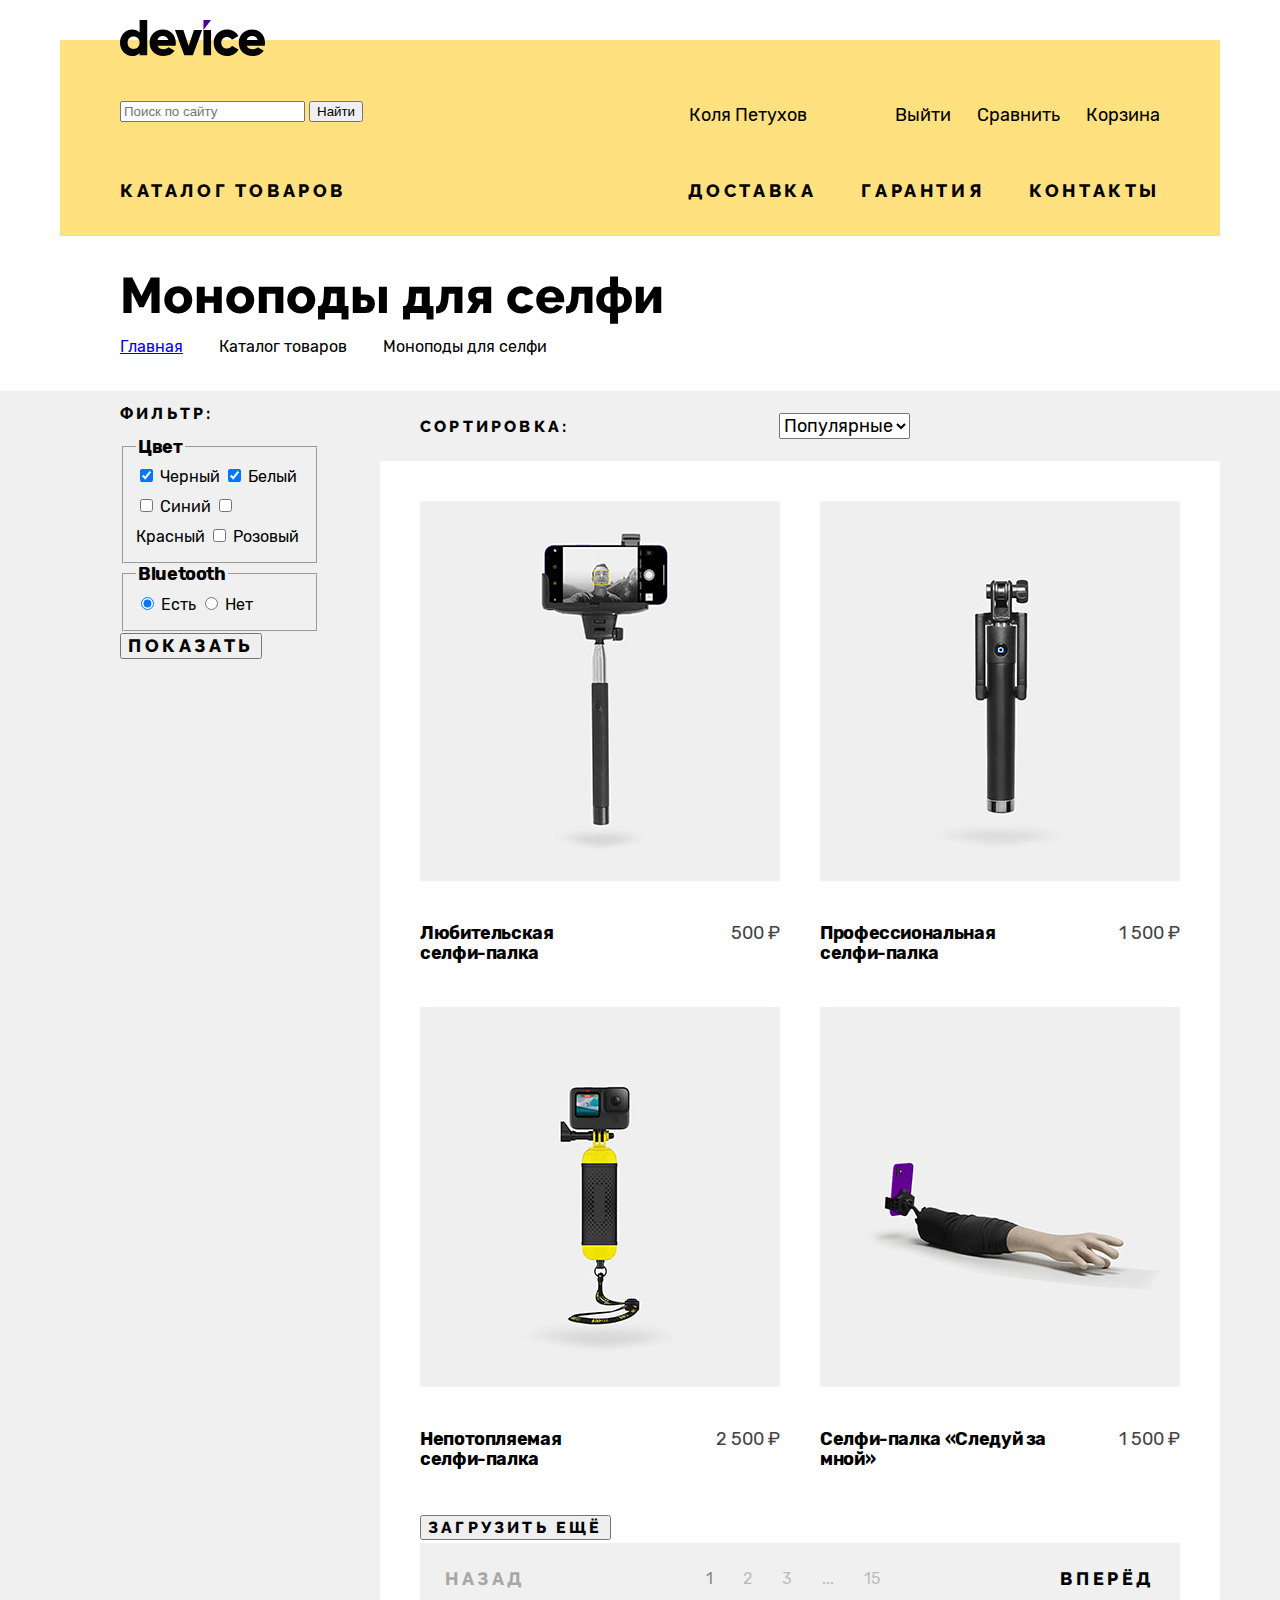
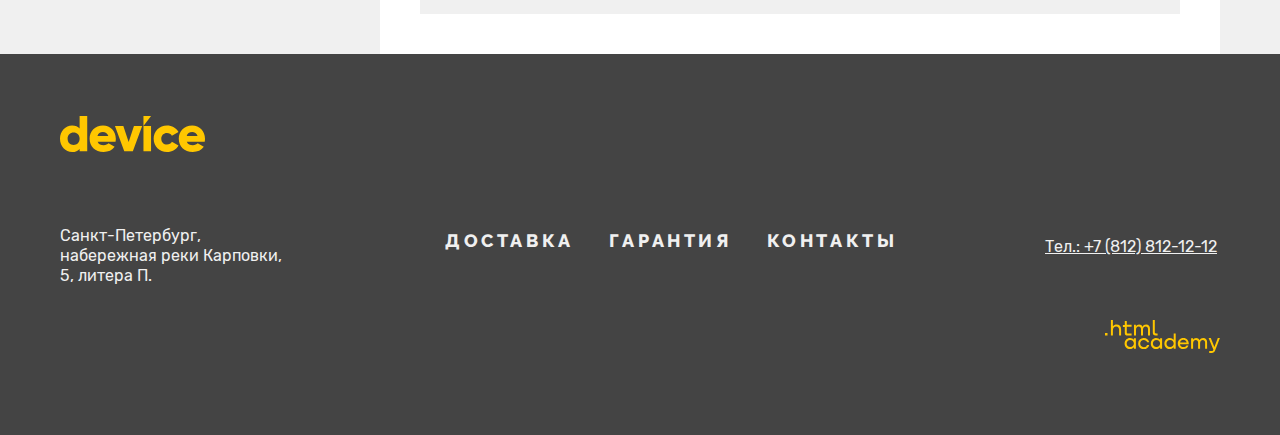
==== catalog.html @ eb932bf7 "Добавляет отступ слева у цены" ====
<!DOCTYPE html>
<html lang="ru">

  <head>
    <meta charset="utf-8">
    <title>Каталог</title>

    <link rel="stylesheet" href="styles/styles.css">
  </head>

  <body>
    <header class="page-header catalog-header">
      <div class="header-container">
        <a class="header-logo" href="index.html">
          <img class="logo" src="images/logo.svg" width="145" height="36" alt="Логотип интернет магазина Девайс.">
        </a>
        <div class="header-top-container">
          <form class="search-form" action="https://echo.htmlacademy.ru/" method="post">
            <input class="search-form-input" type="text" name="find" placeholder="Поиск по сайту">
            <button class="search-form-button" type="submit">Найти</button>
          </form>
          <nav class="navigation">
            <ul class="navigation-user">
              <li class="navigation-user-item position-left">
                <a class="navigation-user-link" href="#">Коля Петухов</a>
              </li>
              <li class="navigation-user-item">
                <a class="navigation-user-link exit-button " href="#">Выйти</a>
              </li>
              <li class="navigation-user-item">
                <a class="navigation-user-link compare-button" href="#">Сравнить</a>
              </li>
              <li class="navigation-user-item">
                <a class="navigation-user-link" href="#">Корзина</a>
              </li>
            </ul>
          </nav>
        </div>
        <nav class="navigation">
          <ul class="navigation-list">
            <li class="navigation-list-item item-left">
              <a class="navigation-list-link" href="catalog.html">Каталог товаров</a>
            </li>
            <li class="navigation-list-item">
              <a class="navigation-list-link" href="#">Доставка</a>
            </li>
            <li class="navigation-list-item">
              <a class="navigation-list-link" href="#">Гарантия</a>
            </li>
            <li class="navigation-list-item">
              <a class="navigation-list-link" href="#">Контакты</a>
            </li>
          </ul>
        </nav>
    </header>
    <main class="main-container main-inner">

      <header class="inner-header">
        <div class="inner-header-container">
          <div class="inner-header-align">
            <h1 class="catalog-title title">Моноподы для селфи</h1>
            <ul class="breadcrumbs">
              <li class="breadcrumbs-item">
                <a class="breadcrumbs-link" href="index.html">Главная</a>
              </li>
              <li class="breadcrumbs-item">
                <a class="breadcrumbs-link">Каталог товаров</a>
              </li>
              <li class="breadcrumbs-item">
                <a class="breadcrumbs-link">Моноподы для селфи</a>
              </li>
            </ul>
          </div>
        </div>
      </header>
      <div class="page-container">
        <section class="catalog-products">
          <div class="catalog-filter-container">
            <h2 class="catalog-adjustment-heading">Фильтр:</h2>
            <form class="catalog-filter" action="https://echo.htmlacademy.ru/" method="get">
              <fieldset class="catalog-filter-group">
                <legend class="catalog-filter-title">Цвет</legend>
                <label class="control">
                  <input class="control-input" type="checkbox" name="black" checked>
                  Черный
                </label>
                <label class="control">
                  <input class="control-input" type="checkbox" name="white" checked>
                  Белый
                </label>
                <label class="control">
                  <input class="control-input" type="checkbox" name="blue">
                  Синий
                </label>
                <label class="control">
                  <input class="control-input" type="checkbox" name="red">
                  Красный
                </label>
                <label class="control">
                  <input class="control-input" type="checkbox" name="pink">
                  Розовый
                </label>
              </fieldset>
              <fieldset class="catalog-filter-group">
                <legend class="catalog-filter-title">Bluetooth</legend>
                <label class="control">
                  <input class="control-input" type="radio" name="product-group" checked>
                  Есть
                </label>
                <label class="control">
                  <input class="control-input" type="radio" name="product-group">
                  Нет
                </label>
              </fieldset>
              <button class="filter-button button" type="submit">Показать</button>
            </form>
          </div>
          <div class="catalog-right-column">
            <div class="sort-order-container">
              <h2 class="catalog-adjustment-heading sort-filter">Cортировка:</h2>
              <select class="select-control">
                <option value="popular">Популярные</option>
                <option value="price">Цена</option>
              </select>
              <ul class="sort-order">
                <li class="sort-order-item">
                  <a class="sort-order-link" href="#">
                    <span class="visually-hidden">По-убыванию</span>
                  </a>
                </li>
                <li class="sort-order-item"><a class="sort-order-link" href="#">
                    <span class="visually-hidden">По-возрастанию</span>
                  </a>
                </li>
              </ul>
            </div>

            <div class="products-column">
              <ul class="product-list">
                <li class="product-card">
                  <a class="product-card-image-link" href="product.html">
                    <img class="product-card-image" src="images/catalog/product-2.jpg" width="360" height="380" alt="Любительская
              селфи-палка.">
                  </a>
                  <a class="product-card-title-link title-left" href="">
                    <h3 class="product-card-title">Любительская <br>
                      селфи-палка</h3>
                  </a>
                  <b class="product-card-price">500 ₽</b>
                </li>
                <li class="product-card">
                  <a class="product-card-image-link" href="product.html">
                    <img class="product-card-image" src="images/catalog/product-2-1.jpg" width="360" height="380"
                      alt="Профессиональная селфи-палка.">
                  </a>
                  <a class="product-card-title-link title-left" href="">
                    <h3 class="product-card-title">Профессиональная <br> селфи-палка </h3>
                  </a>
                  <b class="product-card-price">1 500 ₽</b>
                </li>
                <li class="product-card">
                  <a class="product-card-image-link" href="product.html">
                    <img class="product-card-image" src="images/catalog/product-2-2.jpg" width="360" height="380" alt="Непотопляемая
              селфи-палка.">
                  </a>
                  <a class="product-card-title-link title-left" href="">
                    <h3 class="product-card-title">Непотопляемая <br>
                      селфи-палка</h3>
                  </a>
                  <b class="product-card-price">2 500 ₽</b>
                </li>
                <li class="product-card">
                  <a class="product-card-image-link" href="product.html">
                    <img class="product-card-image" src="images/catalog/product-2-3.jpg" width="360" height="380"
                      alt="Селфи-палка «Следуй за мной».">
                  </a>
                  <a class="product-card-title-link title-left" href="">
                    <h3 class="product-card-title">Селфи-палка «Следуй за мной»</h3>
                  </a>
                  <b class="product-card-price">1 500 ₽</b>
                </li>
              </ul>

              <button class="catalog-adjustment-heading show-more" type="button">Загрузить ещё</button>

              <ul class="pagination">
                <li class="pagination-item pagination-prev">
                  <a class="pagination-link-button pagination-disabled">Назад</a>
                </li>
                <li class="pagination-item">
                  <a class="pagination-link pagination-current">1</a>
                </li>
                <li class="pagination-item">
                  <a class="pagination-link" href="#">2</a>
                </li>
                <li class="pagination-item">
                  <a class="pagination-link" href="#">3</a>
                </li>
                <li class="pagination-item">
                  <a class="pagination-link" href="#">...</a>
                </li>
                <li class="pagination-item">
                  <a class="pagination-link" href="#">15</a>
                </li>
                <li class="pagination-item pagination-next">
                  <a class="pagination-link-button" href="#">Вперёд</a>
                </li>
              </ul>
            </div>
          </div>
        </section>
      </div>
      </div>
    </main>
    <footer class="page-footer">
      <div class="footer-container">
        <div class="footer-logo-wrapper">
          <a class="footer-logo" href="index.html">
            <img class="logo" src="images/footer-logo.svg" width="145" height="36"
              alt="Логотип интернет магазина Девайс.">
          </a>
        </div>
        <div class="footer-elements-wrapper">
          <div class="footer-left-column">
            <address class="footer-contacts">
              <p class="footer-contacts-address">Санкт-Петербург, набережная реки Карповки, 5, литера П. </p>
            </address>
          </div>
          <div class="footer-center-column">
            <nav class="footer-navigation">
              <ul class="footer-navigation-list">
                <li class="footer-navigation-list-item">
                  <a class="footer-navigation-list-link" href="#">Доставка</a>
                </li>
                <li class="footer-navigation-list-item">
                  <a class="footer-navigation-list-link" href="#">Гарантия</a>
                </li>
                <li class="footer-navigation-list-item">
                  <a class="footer-navigation-list-link" href="#">Контакты</a>
                </li>
              </ul>
            </nav>
            <section class="footer-social">
              <h2 class="visually-hidden">Ссылки на социальные сети</h2>
              <ul class="footer-social-list">
                <li class="footer-social-item">
                  <a class="social-button" href="https://t.me/htmlacademy">
                    <span class="visually-hidden">Телеграм</span>
                  </a>
                </li>
                <li class="footer-social-item">
                  <a class="social-button" href="https://www.youtube.com/user/htmlacademyru">
                    <span class="visually-hidden">Youtube</span>
                  </a>
                </li>
                <li class="footer-social-item">
                  <a class="social-button" href="https://twitter.com/htmlacademy_ru">
                    <span class="visually-hidden">Твиттер</span>
                  </a>
                </li>
              </ul>
            </section>
          </div>
          <div class="footer-right-column">
            <address class="footer-contacts">
              <a class="footer-contacts-phone" href="tel:+78128121212">Тел.: +7 (812) 812-12-12</a>
            </address>

            <a class="htmlacademy-link" href="https://htmlacademy.ru/">
              <img class="htmlacademy-logo" src="images/html-academy-logo.svg" width="115" height="33"
                alt="Логотип html-academy.">
              <span class="visually-hidden">Ссылка на html-academy</span>
            </a>
          </div>
        </div>

      </div>

    </footer>


  </body>

</html>
---- styles/styles.css ----
@font-face {

  font-family: Rubik;
  font-style: normal;
  font-weight: 400;
  src: url("../fonts/rubik/rubik-400.woff2") format("woff2");

  font-display: swap;
}

@font-face {

  font-family: Rubik;
  font-style: normal;
  font-weight: 700;
  src: url("../fonts/rubik/rubik-700.woff2") format("woff2");

  font-display: swap;
}

@font-face {

  font-family: Raleway;
  font-style: normal;
  font-weight: 800;
  src: url("../fonts/raleway/raleway-800.woff2") format("woff2");

  font-display: swap;
}

html {
  height: 100%;
}

body {
  margin: 0;
  margin-top: 40px;
  display: flex;
  flex-direction: column;
  min-height: 100%;
  font-family: "Rubik", sans-serif;
  font-size: 18px;
  line-height: 30px;
  color: #444444;
  background-color: #FFFFFF;
}

.visually-hidden {
  position: absolute;
  width: 1px;
  height: 1px;
  margin: -1px;
  border: 0;
  padding: 0;
  white-space: nowrap;
  clip-path: inset(100%);
  clip: rect(0 0 0 0);
  overflow: hidden;
}

.title {
  font-family: 'Raleway', sans-serif;
  font-weight: 800;
  font-size: 50px;
  line-height: 50px;
  color: #000000;
}

.button {
  font-family: "Raleway", sans-serif;
  font-size: 18px;
  line-height: 20px;
  letter-spacing: 0.2em;
  font-weight: 800;
  text-align: center;
  text-transform: uppercase;
  color: #000000;
  text-decoration: none;
}

.page-header {
  display: flex;
  flex-direction: column;
  width: 1160px;
  margin: 0 auto;
  padding: 0 60px 134px;
  box-sizing: border-box;
  color: #000000;
  background-color: #FFE17F;
}

.header-container {
  margin-top: -20px;
}

.logo {
  margin-bottom: 30px;
}


.header-top-container{
  display: flex;
  flex-wrap: wrap;
  margin-bottom: 30px;
}

.search-form {
  width: 517px;
  margin-right: 26px;
}

.navigation-user {
  display: flex;
  flex-wrap: wrap;
  width: 497px;
  list-style-type: none;
  margin: 0;
  padding: 0;
}



.navigation-user-link {
  display: block;
  padding: 5px 0;
  font-weight: 400;
  color: inherit;
  background-color: inherit;
  text-decoration: none;
}

.position-left {
  margin: 0;
  margin-right: auto;
}

.navigation-user-item {
  margin-left: 26px;
}


.navigation-list {
  display: flex;
  list-style-type: none;
  padding: 0;
  margin: 0;
  font-family: "Raleway", sans-serif;
  line-height: 21px;
  letter-spacing: 0.2em;
  font-weight: 800;

}

.navigation-list-item {
  margin-right: 45px;
}

.navigation-list  li:last-child {
  margin-right: 0;
}

.navigation-list-link {
  display: block;
  padding-top: 15px;
  padding-bottom: 15px;
  color: inherit;
  background-color: inherit;
  text-decoration: none;
  text-transform: uppercase;
}

.item-left {
  margin-right: auto;
}

.main-container {
  flex-grow: 1;
}

.page-container {
  width: 1160px;
  margin: 0 auto;
}

.slider-container {
  margin-bottom: 70px;
}

.main-page-promo-slider {
  display: flex;
  flex-wrap: wrap;
  justify-content: space-between;
}

.slider-image-container {
  width: 560px;
}

.slider-img-text {
  width: 560px;
  margin-bottom: 38px;
}

.slider-number-wrapper {
  text-align: right;
  margin-right: 49px;
}

.slider-number-decoration {
  font-size: 180px;
  font-weight: 700;
  text-align: right;
  color: #FFFFFF
}

.slider-promo-title {
  margin: 0;
  margin-bottom: 29px;
}

.slider-promo-description {
  margin: 0;
  margin-bottom: 50px;
}

.slider-promo-link {
  display: block;
  padding: 10px 5px;
  margin-bottom: 50px;
  width: 220px;
  box-sizing: border-box;
}

.product-features-table {
  display: grid;
  grid-template-columns: auto auto;
  grid-template-areas:
    "price price-2"
    "name name-2";
  gap:12px 20px;
  width: 307px;
  margin: 0;
}

.product-features-description {
  margin: 0;
}

.left-column {
  grid-area: name;
}

.left-column-price {
  grid-area: price;
}

.right-column {
  grid-area: name-2;
}

.right-column-price {
  grid-area: price-2;
}

.product-features-name {
  font-size: 16px;
}


.product-features-description b {
  font-size: 36px;
  font-weight: 400;
  color: #000000;
}

.slider-pagination {
  display: flex;
  margin: 0 auto;
  padding: 0;
  list-style-type: none;
}


.main-page-popular-categories {
  margin-bottom: 70px;
}

.popular-categories-list {
  display: flex;
  justify-content: space-between;
  flex-wrap: wrap;
  margin: 0;
  padding: 0;
  list-style-type: none;
  font-family: 'Raleway';
  font-weight: 800;
  font-size: 18px;
  line-height: 24px;
  letter-spacing: -0.02em;
}

.popular-categories-item {
  width: 160px;
}

.popular-category-link {
  display: block;
  color: #000000;
  text-decoration: none;
}

.image-wrapper {
  margin-bottom: 33px;
  height: 160px;
  background-color:#FFE17F;
}

.popular-categories-list span {
  display: block;
  min-height: 60px;
}

.main-page-servises {
  background-color: #F0F0F0;
  margin-bottom: 70px;
}

.servises-container {
  display: flex;
  width: 1160px;
  margin: 0 auto;
  padding-right: 63px;
  box-sizing: border-box;
}

.services-buttons-wrapper {
  margin: 64px 0 65px;
  padding: 0;
  list-style-type: none;
  width: 287px;
  margin-right: 116px;
  box-sizing: border-box;
}

.buttons-wrapper-item {
  margin-bottom: 35px;
}

.services-controls-button {
  padding-top: 10px;
  padding-bottom: 10px;
  min-height: 40px;
  width: 160px;
  box-sizing: border-box;
  border: 0;
}

.button-current {
  width: 280px;
  text-align: center;
  padding-right: 120px;
  padding-top: 9px;
  padding-bottom: 11px;
  box-sizing:border-box;
}

.services-buttons-wrapper li:last-child {
  margin-bottom: 0;
}

.services-description-list {
  margin: 0;
  margin-top:auto;
  margin-bottom:auto;
  padding: 0;
  width: 452px;
  box-sizing: border-box;
}

.services-description-title {
  margin-bottom: 34px;
}

.services-description {
  margin: 0;
}

.main-page-delivery-order {
  background-color: #F0F0F0;
  width: 1160px;
}

.delivery-link {
  display: block;
  margin-bottom: 70px;
  padding-top: 40px;
  padding-bottom: 40px;
}


.delivery-text {
  margin: 0;
  font-size: 20px;
}


.index-column {
  display: flex;
  justify-content: space-between;
  margin-bottom: 70px;
  padding-top: 47px;
}

.company-section-title {
  margin: 0;
  margin-bottom: 47px;
}

.main-page-about-company {
  width: 520px;
  padding-right: 23px;
  box-sizing: border-box;
}

.about-company {
  margin: 0;
  margin-bottom: 30px;
}

.contacts {
  width: 532px;
  box-sizing: border-box;
}

.about-company-list {
  margin: 0;
  margin-bottom: 30px;
  padding: 0;
  padding-left: 34px;
  line-height: 20px;
  letter-spacing: -0.02em;
  font-weight: 700;
  color: #000000;
}

.about-company-list-item {
  margin-bottom: 19px;
}

.about-company-list li:last-child {
  margin-bottom: 0;
}

.about-company-link {
  display: block;
  padding-top: 10px;
  padding-bottom: 10px;
  width: 270px;
  box-sizing: border-box;

}

.contacts-title {
  margin: 0 0 48px;
  color: #000000;
}

.contacts-text {
  margin: 0 0 30px;
}

.contacts-subtitle {
  margin: 0 0 15px;
}

.contacts-address {
  margin-bottom: 30px;
  font-style: normal;
}

.contacts-address-text {
  margin: 0;
}

.contacts-subtitle {
  font-size: 24px;
  font-weight: 700;
}

.contacts-phone {
  text-decoration-line: underline;
  color: #444444;
}

.contacts-schedule {
  margin: 0;
  margin-bottom: 30px;
  padding: 0;
  list-style-type: none;
}

.contacts-link {
  display: block;
  width: 259px;
  padding-top: 10px;
  padding-bottom: 10px;
}

.subscription-form {
  background-color: #F0F0F0;
}

.subscription-container {
  display: flex;
  flex-wrap: wrap;
  width: 1160px;
  margin: 0 auto;
}

.subscription-title {
  margin: 64px 252px 144px 0;
  width: 348px;
}

.subscription-top-text {
  margin: 0;
  margin-top: 74px;
  width: 560px;
}

.subscription-bottom-wrapper {
  display: flex;
  margin-bottom: 56px;
  box-sizing: border-box;
}

.subscription-bottom-text {
  margin: 0;
}

.page-footer {
  background-color: #444444;
  color: #F0F0F0;
}

.footer-container {
  margin: 0 auto;
  padding-top: 62px;
  padding-bottom: 62px;
  width: 1160px;
}

.footer-logo-wrapper {
  width: 100%;
  margin-bottom: 35px;
}

.footer-elements-wrapper {
  display: flex;
  justify-content: space-between;
}

.footer-left-column {
  width: 239px;
}

.footer-contacts {
  font-size: 16px;
  line-height: 20px;
  font-style: normal;
}

.footer-contacts-address {
  margin: 0;
}

.footer-center-column {
  width: 454px;
}

.footer-navigation-list {
  display: flex;
  flex-wrap: wrap;
  list-style-type: none;
  margin: 0;
  margin-bottom: 62px;
  padding: 0;
}

.footer-navigation-list-item {
  margin-right: 35px;
}

.footer-navigation-list li:nth-child(3n) {
  margin-right: 0;
}

.footer-navigation-list-link {
  font-family: "Raleway", sans-serif;
  line-height: 21px;
  font-weight: 800;
  text-align: center;
  letter-spacing: 0.2em;
  color: inherit;
  background-color: inherit;
  text-decoration: none;
  text-transform: uppercase;
}

.footer-social-list {
  display: flex;
  flex-wrap: wrap;
  justify-content: flex-start;
  margin: 0 auto;
  padding: 0;
  width: 150px;
  list-style-type: none;
}

.footer-social-item {
  min-width: 40px;
  min-height: 40px;
  margin-right: 15px;
  margin-bottom: 15px;
}

.footer-social-list li:nth-child(3n) {
  margin-right: 0;
}

.footer-right-column {
  width: 175px;
  align-self: center;
}

.footer-contacts-phone {
  display: block;
  margin-bottom: 63px;
  color: inherit;
  text-decoration-line: underline;
}

.htmlacademy-link {
  display: block;
  text-align: right;
}


/* Каталог */

.catalog-header {
  padding-bottom: 20px;
}

.user-name {
  margin-right: 28px;
}

/* Main каталога */

.main-inner {
  font-size: 16px;
  background-color: #F0F0F0;
}

.inner-header {
  background-color: #FFFFFF;
}

.inner-header-container{
  width: 1160px;
  margin: 0 auto;

}

.inner-header-align{
  padding: 35px 60px 34px;
}

.catalog-title {
  margin: 0;
  margin-bottom: 16px;
}

.breadcrumbs {
  display: flex;
  margin: 0;
  padding: 0;
  list-style-type: none;
  line-height: 20px;
  color: #000000;
}

.breadcrumbs-item {
  margin-right: 36px;
}

.catalog-products {
  display: flex;
}

.catalog-filter-container{
  width: 320px;
  padding-left: 60px;
  padding-right: 60px;
  box-sizing: border-box;
}

.catalog-adjustment-heading {
  font-family: "Raleway", sans-serif;
  font-weight: 800;
  font-size: 16px;
  line-height: 19px;
  letter-spacing: 0.2em;
  text-transform: uppercase;
  color: #000000;
}

.catalog-filter-title {
  font-size: 18px;
  line-height: 20px;
  font-weight: 700;
  letter-spacing: -0.02em;
  color: #000000;
}

.catalog-right-column {
  width: 840px;
}

.sort-order-container {
  display: flex;
  justify-content: space-between;
  align-items: center;
  padding: 20px 40px;
}

.sort-filter {
  margin: 0;
}

.sort-order {
  display: flex;
  margin: 0;
  padding: 0;
  list-style-type: none;
}

.sort-order-link {
  display: block;
  min-width: 30px;
  min-height: 30px;
}

.products-column {
  padding: 40px;
  box-sizing: border-box;
  background-color: #FFFFFF;
}

.control {
  color: #000000;
}

.select-control {
  font-family: "Rubik", sans-serif;
  font-style: normal;
  font-weight: 400;
  font-size: 18px;
  line-height: 30px;
}

.catalog-column {
  background-color: #FFFFFF;
}


.product-list {
  display: grid;
  grid-template-columns: 360px 360px;
  gap: 44px 40px;
  margin: 0;
  margin-bottom: 44px;
  padding: 0;
  list-style-type: none;

}

.product-card {
  display: grid;
  grid-template-columns: auto auto;
  grid-template-rows: auto auto;
  row-gap: 32px;
}

.product-card-image {
  object-fit: contain;
}

.product-card-image-link {
  grid-column: 1/ -1;
}

.product-card-title-link {
  grid-column: 1/ 2;
  text-decoration: none;
  color: #000000;
}

.product-card-title {
  margin: 0;
  font-size: 18px;
  line-height: 20px;
  letter-spacing: -0.02em;
  font-weight: 700;
}

.product-card-price {
  margin-left: 20px;
  font-size: 18px;
  line-height: 21px;
  font-weight: 400;
  text-align: right;
  color: #444444;
}

.show-more {
  text-align: center;
}


.pagination {
  display: flex;
  align-items: center;
  margin: 0;
  padding: 0;
  list-style-type: none;
  background-color: #F0F0F0;
}

.pagination-prev {
  margin-right: auto;
}

.pagination-next {
  margin-left: auto;
}

.pagination-link {
  /* min-width: 40px; */
  display: block;
  padding: 10px 15px;
 /*  min-height: 40px; */
  line-height: 20px;
  text-align: center;
  color: #444444;
  text-decoration: none;
  opacity: 0.3;
}

.pagination-disabled {
  color: #444444;
  opacity: 0.3;
}

.pagination-current {
  color: #444444;
  opacity: 0.6;
}

.pagination-link-button {
  display: block;
  padding: 25px;
  font-family: 'Raleway';
  font-weight: 800;
  font-size: 18px;
  line-height: 21px;
  letter-spacing: 0.2em;
  color: #000000;
  text-transform: uppercase;
  text-decoration: none;
}
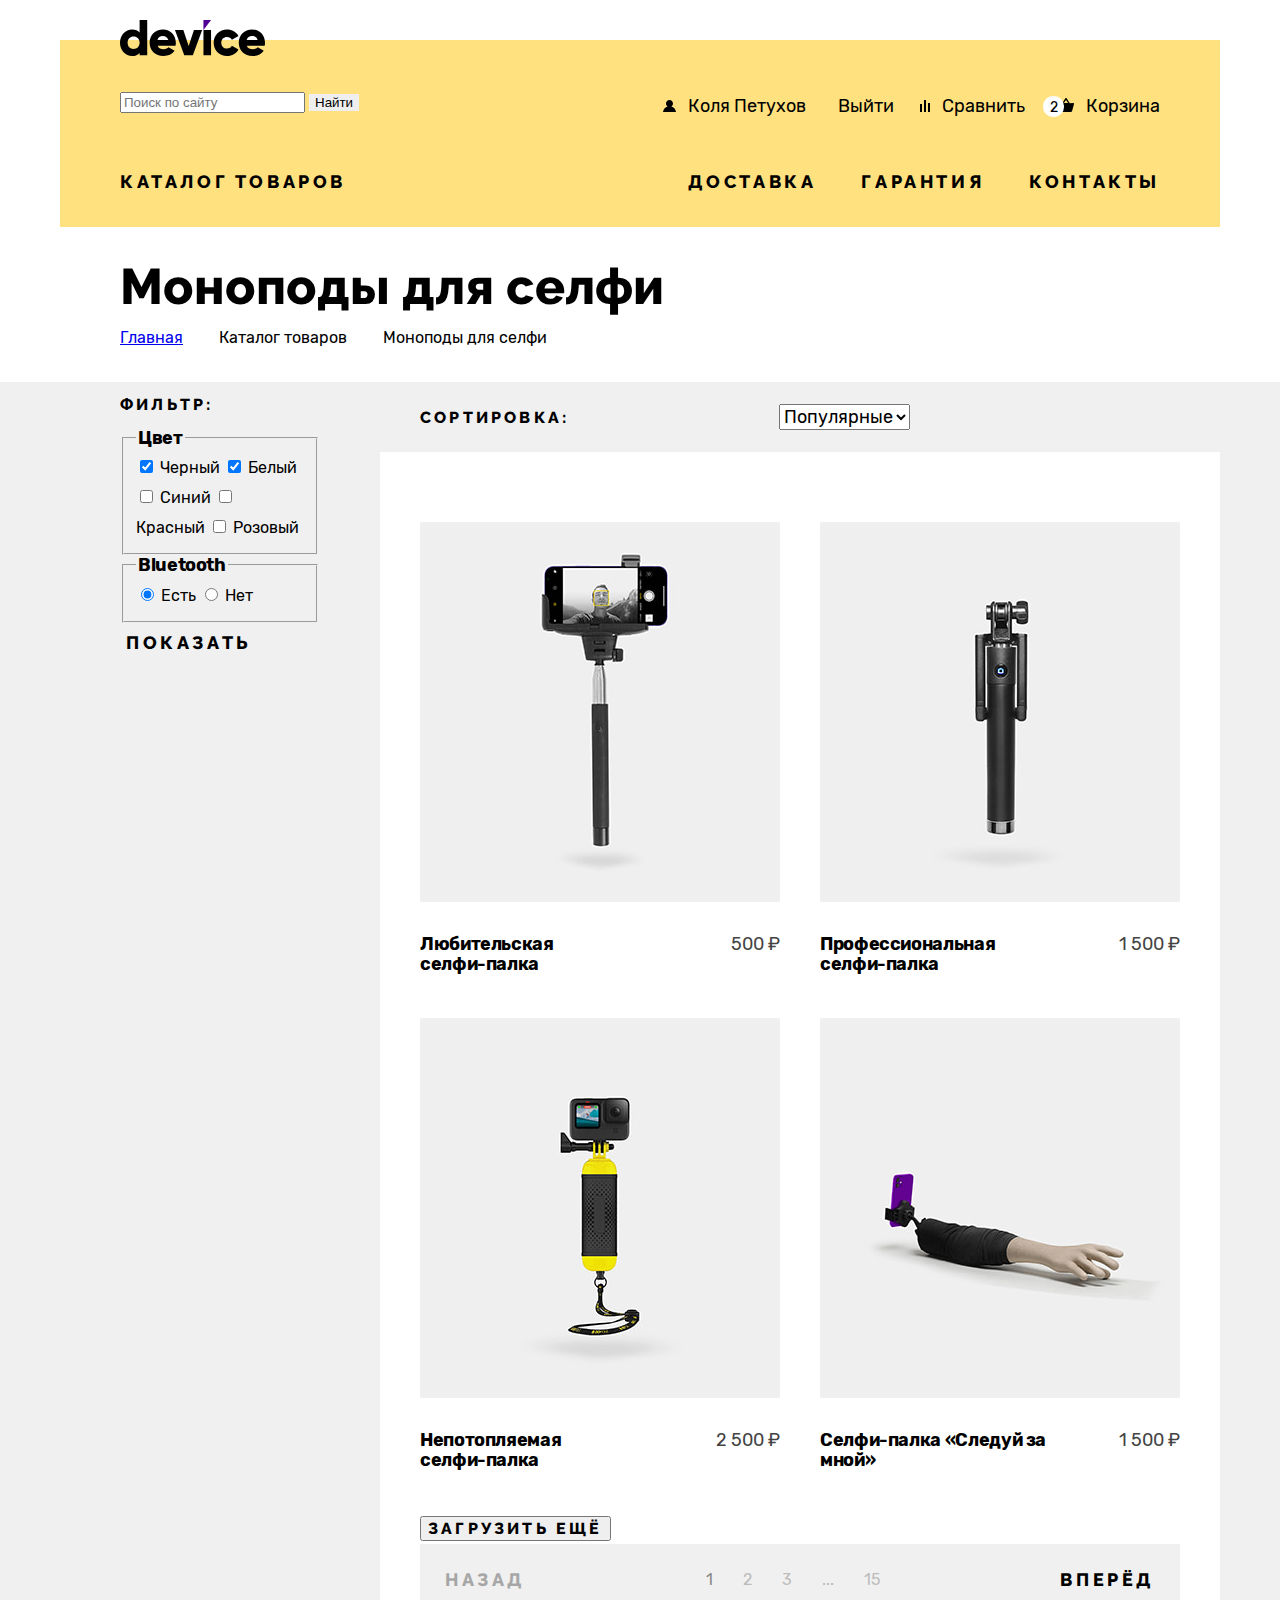
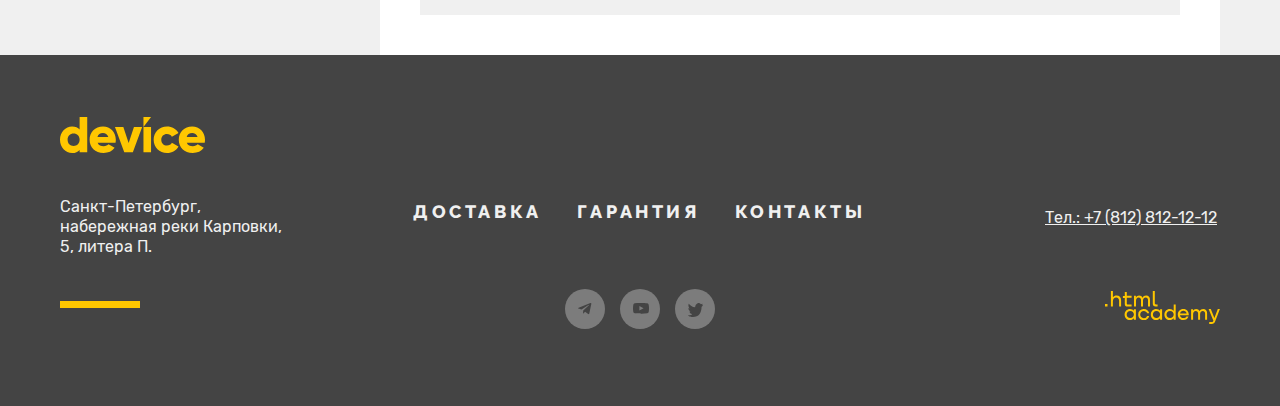
==== commit d2a1bb2c: "Иконки главная страница" ====
--- a/catalog.html
+++ b/catalog.html
@@ -12,7 +12,11 @@
     <header class="page-header catalog-header">
       <div class="header-container">
         <a class="header-logo" href="index.html">
-          <img class="logo" src="images/logo.svg" width="145" height="36" alt="Логотип интернет магазина Девайс.">
+          <svg class="logo" aria-hidden="true" focusable="false" xmlns="http://www.w3.org/2000/svg" width="145"
+            height="36" fill="none" viewBox="0 0 145 36">
+            <path fill="#000"
+              d="M27.22 0v35.3h-7.6v-2.4c-1.7 1.9-4.1 3.1-7.51 3.1C5.5 36 0 30.2 0 22.7 0 15.2 5.5 9.4 12.1 9.4c3.41 0 5.91 1.2 7.51 3.1V0h7.6Zm-7.6 22.7c0-3.8-2.5-6.2-6.01-6.2-3.5 0-6 2.4-6 6.2 0 3.8 2.5 6.2 6 6.2 3.5-.1 6-2.4 6-6.2ZM43.73 29.2c2.1 0 3.8-.8 4.8-1.9l6.1 3.5c-2.5 3.4-6.2 5.2-11 5.2-8.6 0-14.01-5.8-14.01-13.3 0-7.5 5.4-13.3 13.4-13.3 7.41 0 12.82 5.7 12.82 13.3 0 1.1-.1 2.1-.3 3H37.63c1 2.6 3.3 3.5 6.1 3.5Zm4.6-9.1c-.8-2.9-3.1-4-5.4-4-2.9 0-4.8 1.4-5.5 4h10.9ZM82.16 10.1l-9.31 25.2h-8.6l-9.31-25.2h8.4l5.3 16 5.31-16h8.2ZM83.46 10.1h7.6v25.2h-7.6V10.1ZM93.67 22.7c0-7.5 5.7-13.3 13.4-13.3 4.9 0 9.21 2.6 11.41 6.5l-6.6 3.8c-.9-1.8-2.7-2.8-4.9-2.8-3.3 0-5.71 2.4-5.71 5.8 0 3.5 2.4 5.8 5.7 5.8 2.2 0 4.1-1.1 4.9-2.8l6.61 3.8c-2.1 3.9-6.4 6.5-11.4 6.5-7.71 0-13.41-5.8-13.41-13.3ZM132.9 29.2c2.1 0 3.8-.8 4.8-1.9l6.1 3.5c-2.5 3.4-6.2 5.2-11 5.2-8.61 0-14.02-5.8-14.02-13.3 0-7.5 5.5-13.3 13.41-13.3 7.4 0 12.81 5.7 12.81 13.3 0 1.1-.1 2.1-.3 3h-17.91c1 2.6 3.3 3.5 6.1 3.5Zm4.7-9.1c-.8-2.9-3.1-4-5.4-4-2.91 0-4.81 1.4-5.51 4h10.9Z" />
+            <path fill="#510094" d="M83.46 0v10.1L91.06 0h-7.6Z" /></svg>
         </a>
         <div class="header-top-container">
           <form class="search-form" action="https://echo.htmlacademy.ru/" method="post">
@@ -22,16 +26,32 @@
           <nav class="navigation">
             <ul class="navigation-user">
               <li class="navigation-user-item position-left">
-                <a class="navigation-user-link" href="#">Коля Петухов</a>
+                <a class="navigation-user-link" href="#">
+                  <svg class="navigation-icon" aria-hidden="true" focusable="false" xmlns="http://www.w3.org/2000/svg"
+                    width="13" height="12" viewBox="0 0 13 12" fill="currentColor">
+                    <path
+                      d="M0 12h13c-.2-2.6-2.1-4.8-4.7-5.5 1-.6 1.7-1.7 1.7-3C10 1.6 8.4 0 6.5 0S3 1.6 3 3.5c0 1.3.7 2.4 1.7 3C2.1 7.2.2 9.4 0 12Z" />
+                  </svg>
+                  Коля Петухов</a>
               </li>
               <li class="navigation-user-item">
                 <a class="navigation-user-link exit-button " href="#">Выйти</a>
               </li>
               <li class="navigation-user-item">
-                <a class="navigation-user-link compare-button" href="#">Сравнить</a>
-              </li>
-              <li class="navigation-user-item">
-                <a class="navigation-user-link" href="#">Корзина</a>
+                <a class="navigation-user-link compare-button" href="#">
+                  <svg class="navigation-icon" aria-hidden="true" focusable="false" xmlns="http://www.w3.org/2000/svg"
+                    aria-hidden="true" focusable="false" width="10" height="12" viewBox="0 0 10 12" fill="currentColor">
+                    <path d="M6 0H4v12h2V0ZM2 4H0v8h2V4ZM10 3H8v9h2V3Z" /></svg>
+                  Сравнить</a>
+              </li>
+              <li class="navigation-user-item basket-link">
+                <a class="navigation-user-link" href="#"><span class="basket-counter">2</span>
+                  <svg class="navigation-icon" aria-hidden="true" focusable="false" xmlns="http://www.w3.org/2000/svg"
+                    width="16" height="14" viewBox="0 0 16 14" fill="currentColor">
+                    <path
+                      d="m15.3 5-3.5.2L8.6.3C8.5.1 8.2 0 8 0c-.2 0-.5.1-.6.3L4.2 5.2H.7c-.4 0-.7.3-.7.7v.2l1.9 6.8c.2.7.7 1.1 1.4 1.1h9.4c.7 0 1.2-.4 1.4-1.1L16 6v-.2c0-.4-.3-.8-.7-.8ZM8 1.9l2.2 3.2H5.9L8 1.9Z" />
+                  </svg>
+                  Корзина</a>
               </li>
             </ul>
           </nav>
@@ -60,11 +80,11 @@
           <div class="inner-header-align">
             <h1 class="catalog-title title">Моноподы для селфи</h1>
             <ul class="breadcrumbs">
-              <li class="breadcrumbs-item">
+              <li class="breadcrumbs-item breadcrumbs-icon">
                 <a class="breadcrumbs-link" href="index.html">Главная</a>
               </li>
-              <li class="breadcrumbs-item">
-                <a class="breadcrumbs-link">Каталог товаров</a>
+              <li class="breadcrumbs-item breadcrumbs-icon">
+                <a class="breadcrumbs-link breadcrumbs-icon">Каталог товаров</a>
               </li>
               <li class="breadcrumbs-item">
                 <a class="breadcrumbs-link">Моноподы для селфи</a>
@@ -141,12 +161,16 @@
                   <a class="product-card-image-link" href="product.html">
                     <img class="product-card-image" src="images/catalog/product-2.jpg" width="360" height="380" alt="Любительская
               селфи-палка.">
+                    <div class="product-description-link-wrapper">
+                      <a href="#" class="product-description-link button">Подробнее</a>
+                    </div>
                   </a>
                   <a class="product-card-title-link title-left" href="">
                     <h3 class="product-card-title">Любительская <br>
                       селфи-палка</h3>
                   </a>
                   <b class="product-card-price">500 ₽</b>
+
                 </li>
                 <li class="product-card">
                   <a class="product-card-image-link" href="product.html">
@@ -215,17 +239,16 @@
     <footer class="page-footer">
       <div class="footer-container">
         <div class="footer-logo-wrapper">
-          <a class="footer-logo" href="index.html">
-            <img class="logo" src="images/footer-logo.svg" width="145" height="36"
-              alt="Логотип интернет магазина Девайс.">
-          </a>
+          <svg class="footer-logo" aria-hidden="true" focusable="false" xmlns="http://www.w3.org/2000/svg" width="145"
+            height="36" fill="none" viewBox="0 0 145 36">
+            <path fill="#FFC700"
+              d="M27.22 0v35.3h-7.6v-2.4c-1.7 1.9-4.1 3.1-7.51 3.1C5.5 36 0 30.2 0 22.7 0 15.2 5.5 9.4 12.1 9.4c3.41 0 5.91 1.2 7.51 3.1V0h7.6Zm-7.6 22.7c0-3.8-2.5-6.2-6.01-6.2-3.5 0-6 2.4-6 6.2 0 3.8 2.5 6.2 6 6.2 3.5-.1 6-2.4 6-6.2ZM43.73 29.2c2.1 0 3.8-.8 4.8-1.9l6.1 3.5c-2.5 3.4-6.2 5.2-11 5.2-8.6 0-14.01-5.8-14.01-13.3 0-7.5 5.4-13.3 13.41-13.3 7.4 0 12.8 5.7 12.8 13.3 0 1.1-.1 2.1-.3 3h-17.9c1 2.6 3.3 3.5 6.1 3.5Zm4.6-9.1c-.8-2.9-3.1-4-5.4-4-2.9 0-4.8 1.4-5.5 4h10.9ZM82.16 10.1l-9.31 25.2h-8.6l-9.31-25.2h8.4l5.3 16 5.31-16h8.2ZM83.46 10.1h7.6v25.2h-7.6V10.1ZM93.66 22.7c0-7.5 5.7-13.3 13.41-13.3 4.9 0 9.21 2.6 11.41 6.5l-6.6 3.8c-.9-1.8-2.7-2.8-4.9-2.8-3.3 0-5.71 2.4-5.71 5.8 0 3.5 2.4 5.8 5.7 5.8 2.2 0 4.1-1.1 4.9-2.8l6.61 3.8c-2.1 3.9-6.4 6.5-11.4 6.5-7.71 0-13.42-5.8-13.42-13.3ZM132.9 29.2c2.1 0 3.8-.8 4.8-1.9l6.1 3.5c-2.5 3.4-6.2 5.2-11 5.2-8.61 0-14.02-5.8-14.02-13.3 0-7.5 5.5-13.3 13.41-13.3 7.4 0 12.81 5.7 12.81 13.3 0 1.1-.1 2.1-.3 3h-17.91c1 2.6 3.3 3.5 6.1 3.5Zm4.7-9.1c-.8-2.9-3.1-4-5.4-4-2.91 0-4.81 1.4-5.51 4h10.9ZM83.46 0v10.1L91.06 0h-7.6Z" />
+          </svg>
         </div>
         <div class="footer-elements-wrapper">
-          <div class="footer-left-column">
-            <address class="footer-contacts">
-              <p class="footer-contacts-address">Санкт-Петербург, набережная реки Карповки, 5, литера П. </p>
-            </address>
-          </div>
+          <address class="footer-contacts footer-yellow-line">
+            <p class="footer-contacts-address">Санкт-Петербург, набережная реки Карповки, 5, литера П. </p>
+          </address>
           <div class="footer-center-column">
             <nav class="footer-navigation">
               <ul class="footer-navigation-list">
@@ -245,16 +268,32 @@
               <ul class="footer-social-list">
                 <li class="footer-social-item">
                   <a class="social-button" href="https://t.me/htmlacademy">
+                    <svg class="social-button-icon" aria-hidden="true" focusable="false"
+                      xmlns="http://www.w3.org/2000/svg" width="14" height="12" viewBox="0 0 14 12" fill="currentColor">
+                      <path
+                        d="M12.44.07.62 4.63c-.8.33-.8.78-.14.98l3.03.94 7.02-4.43c.33-.2.64-.09.39.13l-5.7 5.13-.2 3.13c.3 0 .44-.14.61-.3l1.48-1.44 3.06 2.27c.57.31.97.15 1.12-.53l2-9.48c.21-.83-.3-1.2-.85-.96Z" />
+                    </svg>
                     <span class="visually-hidden">Телеграм</span>
                   </a>
                 </li>
                 <li class="footer-social-item">
                   <a class="social-button" href="https://www.youtube.com/user/htmlacademyru">
+                    <svg xmlns="http://www.w3.org/2000/svg" width="16" height="11" viewBox="0 0 16 11"
+                      fill="currentColor">
+                      <path
+                        d="M15.67 1.67c-.1-.32-.27-.61-.51-.84-.25-.24-.56-.41-.9-.5C13.01 0 8 0 8 0 5.9-.02 3.8.08 1.74.32 1.4.4 1.1.58.84.82c-.24.24-.42.53-.51.85A19.4 19.4 0 0 0 0 5.34C0 6.56.1 7.79.33 9c.09.32.27.61.51.85.25.23.56.4.9.5 1.27.32 6.26.32 6.26.32 2.09.02 4.18-.08 6.26-.31.34-.09.65-.26.9-.5.24-.23.42-.52.5-.84.24-1.21.35-2.44.34-3.67.02-1.23-.1-2.46-.33-3.68ZM6.4 7.62V3.05l4.18 2.29L6.4 7.62Z" />
+                    </svg>
+
                     <span class="visually-hidden">Youtube</span>
                   </a>
                 </li>
                 <li class="footer-social-item">
                   <a class="social-button" href="https://twitter.com/htmlacademy_ru">
+                    <svg xmlns="http://www.w3.org/2000/svg" width="15" height="15" viewBox="0 0 15 15"
+                      fill="currentColor">
+                      <path
+                        d="M9.7.16c1.5-.5 2.6.3 3.2 1.1.5-.2 1.1-.4 1.7-.6 0 .8-.5 1.4-.8 1.6.7.2 1.2-.4 1.2-.4-.1.9-.9 1.7-1.4 1.9-.2 6.3-2.8 10.4-8.9 10.3h-.4c-.3 0-3.7-.4-4.3-1.8 2 .2 3.4-.4 4.1-1.1-.8-.3-2.4-.4-2.6-2.8.3.2.5.3 1.1.2-1.1-.8-2.3-1.5-2.2-3.5.3.3.9.5 1.2.4C1 5.26-.2 2.36.8.86c1.6 1.7 3.3 3.4 6.3 3.5.2-2.1 1-3.5 2.6-4.2Z" />
+                    </svg>
                     <span class="visually-hidden">Твиттер</span>
                   </a>
                 </li>
--- a/styles/styles.css
+++ b/styles/styles.css
@@ -42,7 +42,6 @@
   font-size: 18px;
   line-height: 30px;
   color: #444444;
-  background-color: #FFFFFF;
 }
 
 .visually-hidden {
@@ -74,8 +73,24 @@
   font-weight: 800;
   text-align: center;
   text-transform: uppercase;
+  padding-top: 10px;
+  padding-bottom: 10px;
   color: #000000;
   text-decoration: none;
+  border: none;
+  cursor: pointer;
+  position: relative;
+}
+
+.button::before {
+  content: "";
+  position: absolute;
+  top: 15px;
+  right: 0;
+  z-index: -1;
+  width: 100%;
+  height: 8px;
+  background-color:#FFE17F;
 }
 
 .page-header {
@@ -95,6 +110,7 @@
 
 .logo {
   margin-bottom: 30px;
+  display: block;
 }
 
 
@@ -107,6 +123,11 @@
 .search-form {
   width: 517px;
   margin-right: 26px;
+}
+
+.search-form-button {
+  cursor: pointer;
+  border: none;
 }
 
 .navigation-user {
@@ -127,17 +148,44 @@
   color: inherit;
   background-color: inherit;
   text-decoration: none;
-}
-
-.position-left {
-  margin: 0;
-  margin-right: auto;
-}
+  position: relative;
+}
+
 
 .navigation-user-item {
   margin-left: 26px;
 }
 
+.position-left {
+  margin: 0;
+  margin-right: auto;
+}
+
+.navigation-icon {
+  margin-right: 8px;
+}
+
+.basket-link {
+  padding-left: 15px;
+  margin-left: 18px;
+}
+
+.basket-counter {
+  display: block;
+  position: absolute;
+  top: 10px;
+  left: -15px;
+  z-index: 1;
+  min-width: 21px;
+  height: 21px;
+  padding: 1px;
+  border-radius: 10px;
+  font-size: 14px;
+  line-height: 21px;
+  text-align: center;
+  background-color: #FFFFFF;
+  box-sizing: border-box;
+}
 
 .navigation-list {
   display: flex;
@@ -148,7 +196,6 @@
   line-height: 21px;
   letter-spacing: 0.2em;
   font-weight: 800;
-
 }
 
 .navigation-list-item {
@@ -182,30 +229,83 @@
   margin: 0 auto;
 }
 
-.slider-container {
-  margin-bottom: 70px;
-}
+  /* Слайдер */
+
+/* .slider-container {
+  position: relative;
+  top: -50px;
+  z-index: 1;
+
+} */
 
 .main-page-promo-slider {
   display: flex;
   flex-wrap: wrap;
+  position: relative;
+  z-index: 1;
+  /* top: -153px; */
   justify-content: space-between;
+  margin-top: -151px;
+  margin-bottom: 10px;
 }
 
 .slider-image-container {
   width: 560px;
 }
 
+.slider-image {
+  display: block;
+  object-fit: contain;
+}
+
+.slider-button-wrapper {
+  position: relative;
+  left: 30px;
+  bottom: 349px;
+  display: flex;
+  justify-content: space-between;
+  width: 530px;
+}
+
+.slider-button {
+  width: 20px;
+  height: 60px;
+  cursor: pointer;
+  border: none;
+  background-color: #FFFFFF;
+}
+
+.slider-button-prev {
+  background-image: url("../images/sliger-image/slider-button-prev.svg");
+  background-repeat: no-repeat;
+  background-size: 20px 60px;
+}
+
+.slider-button-next {
+  background-image: url("../images/sliger-image/slider-button-next.svg");
+  background-repeat: no-repeat;
+  background-size: 20px 60px;
+}
+
 .slider-img-text {
   width: 560px;
-  margin-bottom: 38px;
+  margin-bottom: 90px;
+  align-self: flex-end;
 }
 
 .slider-number-wrapper {
+  position: relative;
+  z-index: -1;
+  top: 43px;
   text-align: right;
   margin-right: 49px;
 }
 
+/* .promo-text-wrapper {
+  position: relative;
+  z-index: 1;
+}
+ */
 .slider-number-decoration {
   font-size: 180px;
   font-weight: 700;
@@ -276,13 +376,37 @@
 .slider-pagination {
   display: flex;
   margin: 0 auto;
-  padding: 0;
-  list-style-type: none;
+  margin-top: -87px;
+  padding: 0;
+  list-style-type: none;
+}
+
+.slider-pagination-item {
+  margin-right: 20px;
+}
+
+.slider-pagination li:last-child {
+  margin-right: 0;
+}
+
+
+.slider-pagination-button {
+  width: 12px;
+  height: 12px;
+  padding: 0;
+  background-color: #FFFFFF;
+  border-radius: 50%;
+  border: 2px solid #000000;
+  cursor: pointer;
+}
+
+.slider-button-current {
+  background-color: #000000;
 }
 
 
 .main-page-popular-categories {
-  margin-bottom: 70px;
+  margin-bottom: 172px;
 }
 
 .popular-categories-list {
@@ -313,6 +437,21 @@
   margin-bottom: 33px;
   height: 160px;
   background-color:#FFE17F;
+  position: relative;
+}
+
+.popular-categories-icon {
+  position: absolute;
+  top: 0;
+  right: 0;
+  bottom: 0;
+  left: 0;
+  margin: auto;
+  fill: #363636;
+}
+
+.monopod-icon {
+  top: 43px;
 }
 
 .popular-categories-list span {
@@ -321,11 +460,21 @@
 }
 
 .main-page-servises {
+  margin-bottom: 7px;
+}
+
+.main-page-servises::before {
+  content: "";
+  position: absolute;
+  z-index: -2;
+  width: 100%;
+  height: 289px;
   background-color: #F0F0F0;
-  margin-bottom: 70px;
 }
 
 .servises-container {
+  position: relative;
+  top: -120px;
   display: flex;
   width: 1160px;
   margin: 0 auto;
@@ -334,34 +483,37 @@
 }
 
 .services-buttons-wrapper {
-  margin: 64px 0 65px;
-  padding: 0;
-  list-style-type: none;
-  width: 287px;
+  padding-left: 0;
+  padding-top: 64px;
+  padding-bottom: 64px;
+  list-style-type: none;
+  width: 280px;
   margin-right: 116px;
-  box-sizing: border-box;
+  border-right: 7px solid #000000;
+  /* outline: 5px solid #ff6347; */
 }
 
 .buttons-wrapper-item {
   margin-bottom: 35px;
 }
 
-.services-controls-button {
-  padding-top: 10px;
-  padding-bottom: 10px;
+.services-control-button {
+  background-color: rgba(240, 240, 240, 0);
   min-height: 40px;
   width: 160px;
   box-sizing: border-box;
-  border: 0;
-}
+}
+
 
 .button-current {
   width: 280px;
+  color :#FFE17F;
   text-align: center;
   padding-right: 120px;
   padding-top: 9px;
   padding-bottom: 11px;
   box-sizing:border-box;
+  background-color: #000000;
 }
 
 .services-buttons-wrapper li:last-child {
@@ -373,8 +525,12 @@
   margin-top:auto;
   margin-bottom:auto;
   padding: 0;
-  width: 452px;
-  box-sizing: border-box;
+  width: 694px;
+  box-sizing: border-box;
+  background-image: url("../images/servises-description-item/delivery.svg");
+  background-repeat: no-repeat;
+  background-size: 136px 167px;
+  background-position: center right;
 }
 
 .services-description-title {
@@ -383,32 +539,69 @@
 
 .services-description {
   margin: 0;
+
 }
 
 .main-page-delivery-order {
   background-color: #F0F0F0;
   width: 1160px;
+  margin-bottom: 70px;
 }
 
 .delivery-link {
   display: block;
-  margin-bottom: 70px;
   padding-top: 40px;
   padding-bottom: 40px;
-}
-
+  position: relative;
+  font-family: 'Raleway', sans-serif;
+  font-weight: 800;
+  font-size: 20px;
+  line-height: 23px;
+  text-align: center;
+  letter-spacing: 0.2em;
+  text-transform: uppercase;
+  color: #000000;
+  text-decoration: none;
+}
+
+.delivery-block-logo-wrapper {
+  position: absolute;
+  top: 0;
+  height: 100%;
+  width: 125px;
+  background-color: #FFE17F;
+}
+
+.delivery-block-logo {
+  position: relative;
+  top: 35px;
+}
 
 .delivery-text {
   margin: 0;
   font-size: 20px;
 }
 
+.i-icon-wrapper {
+  height: 40px;
+  width: 40px;
+  background-color: #DCDCDC80;
+  border-radius: 50%;
+  position: absolute;
+  right: 43px;
+  top: 30px;
+}
+
+.i-icon {
+  position: relative;
+  top: 10px;
+}
 
 .index-column {
   display: flex;
   justify-content: space-between;
   margin-bottom: 70px;
-  padding-top: 47px;
+  padding-top: 43px;
 }
 
 .company-section-title {
@@ -420,6 +613,17 @@
   width: 520px;
   padding-right: 23px;
   box-sizing: border-box;
+  position: relative;
+}
+
+
+.title-decoration-line::before {
+  content: "";
+  width: 84px;
+  height: 7px;
+  background-color: #000000;
+  position: absolute;
+  top: -47px;
 }
 
 .about-company {
@@ -430,6 +634,7 @@
 .contacts {
   width: 532px;
   box-sizing: border-box;
+  position: relative;
 }
 
 .about-company-list {
@@ -441,6 +646,8 @@
   letter-spacing: -0.02em;
   font-weight: 700;
   color: #000000;
+  list-style-type: none;
+  position: relative;
 }
 
 .about-company-list-item {
@@ -449,6 +656,17 @@
 
 .about-company-list li:last-child {
   margin-bottom: 0;
+}
+
+.about-company-list-item::before {
+  content: "";
+  width: 8px;
+  height: 8px;
+  border-radius: 50%;
+  position: absolute;
+  margin-top: 5px;
+  left: 0;
+  background-color:#FFC700;
 }
 
 .about-company-link {
@@ -457,7 +675,6 @@
   padding-bottom: 10px;
   width: 270px;
   box-sizing: border-box;
-
 }
 
 .contacts-title {
@@ -531,11 +748,24 @@
 .subscription-bottom-wrapper {
   display: flex;
   margin-bottom: 56px;
-  box-sizing: border-box;
-}
+  padding-right: 3px;
+  box-sizing: border-box;
+  align-items: center;
+  width: 1160px;
+}
+
 
 .subscription-bottom-text {
   margin: 0;
+  margin-left: auto;
+  position: relative;
+}
+
+.subscription-bottom-text::before {
+  content: url("../images/tick-green.svg");
+  position: absolute;
+  left: -32px;
+  top: 2px;
 }
 
 .page-footer {
@@ -558,11 +788,9 @@
 .footer-elements-wrapper {
   display: flex;
   justify-content: space-between;
-}
-
-.footer-left-column {
-  width: 239px;
-}
+  position: relative;
+}
+
 
 .footer-contacts {
   font-size: 16px;
@@ -570,7 +798,17 @@
   font-style: normal;
 }
 
+.footer-yellow-line::after {
+  content: "";
+  width: 80px;
+  height: 7px;
+  background-color: #FFC700;
+  position: absolute;
+  top: 104px;
+}
+
 .footer-contacts-address {
+  width: 239px;
   margin: 0;
 }
 
@@ -618,10 +856,21 @@
 }
 
 .footer-social-item {
-  min-width: 40px;
-  min-height: 40px;
   margin-right: 15px;
   margin-bottom: 15px;
+}
+
+.social-button {
+  display: block;
+  width: 40px;
+  height: 40px;
+  padding: 14px 13px;
+  background-color: #FFFFFF4D;
+  border-radius: 50px;
+  color: #444444;
+  box-sizing: border-box;
+  font-size: 0;
+  line-height: 0;
 }
 
 .footer-social-list li:nth-child(3n) {
@@ -631,6 +880,7 @@
 .footer-right-column {
   width: 175px;
   align-self: center;
+  margin-left: 64px;
 }
 
 .footer-contacts-phone {
@@ -694,6 +944,11 @@
 .breadcrumbs-item {
   margin-right: 36px;
 }
+
+.breadcrumbs-link {
+  display: block;
+}
+
 
 .catalog-products {
   display: flex;
@@ -724,6 +979,10 @@
   color: #000000;
 }
 
+.filter-button {
+  background-color: rgba(240, 240, 240, 0);
+}
+
 .catalog-right-column {
   width: 840px;
 }
@@ -754,6 +1013,7 @@
 
 .products-column {
   padding: 40px;
+  padding-top: 70px;
   box-sizing: border-box;
   background-color: #FFFFFF;
 }
@@ -789,16 +1049,20 @@
 .product-card {
   display: grid;
   grid-template-columns: auto auto;
-  grid-template-rows: auto auto;
+  grid-template-rows: min-content auto;
   row-gap: 32px;
-}
+  position: relative;
+}
+
 
 .product-card-image {
+  display: block;
   object-fit: contain;
 }
 
 .product-card-image-link {
   grid-column: 1/ -1;
+  position: relative;
 }
 
 .product-card-title-link {
@@ -824,8 +1088,28 @@
   color: #444444;
 }
 
+.product-description-link-wrapper {
+  visibility: hidden;
+  position: absolute;
+  /* z-index: -1; */
+  width: 360px;
+  height: 380px;
+  background-color:  rgba(240, 240, 240, 0.8);
+}
+
+.product-description-link {
+position: absolute;
+left: 75px;
+top: 180px;
+}
+
+.product-card-image-link:hover.product-description-link-wrapper {
+  visibility: visible;
+}
+
 .show-more {
   text-align: center;
+  cursor: pointer;
 }
 
 
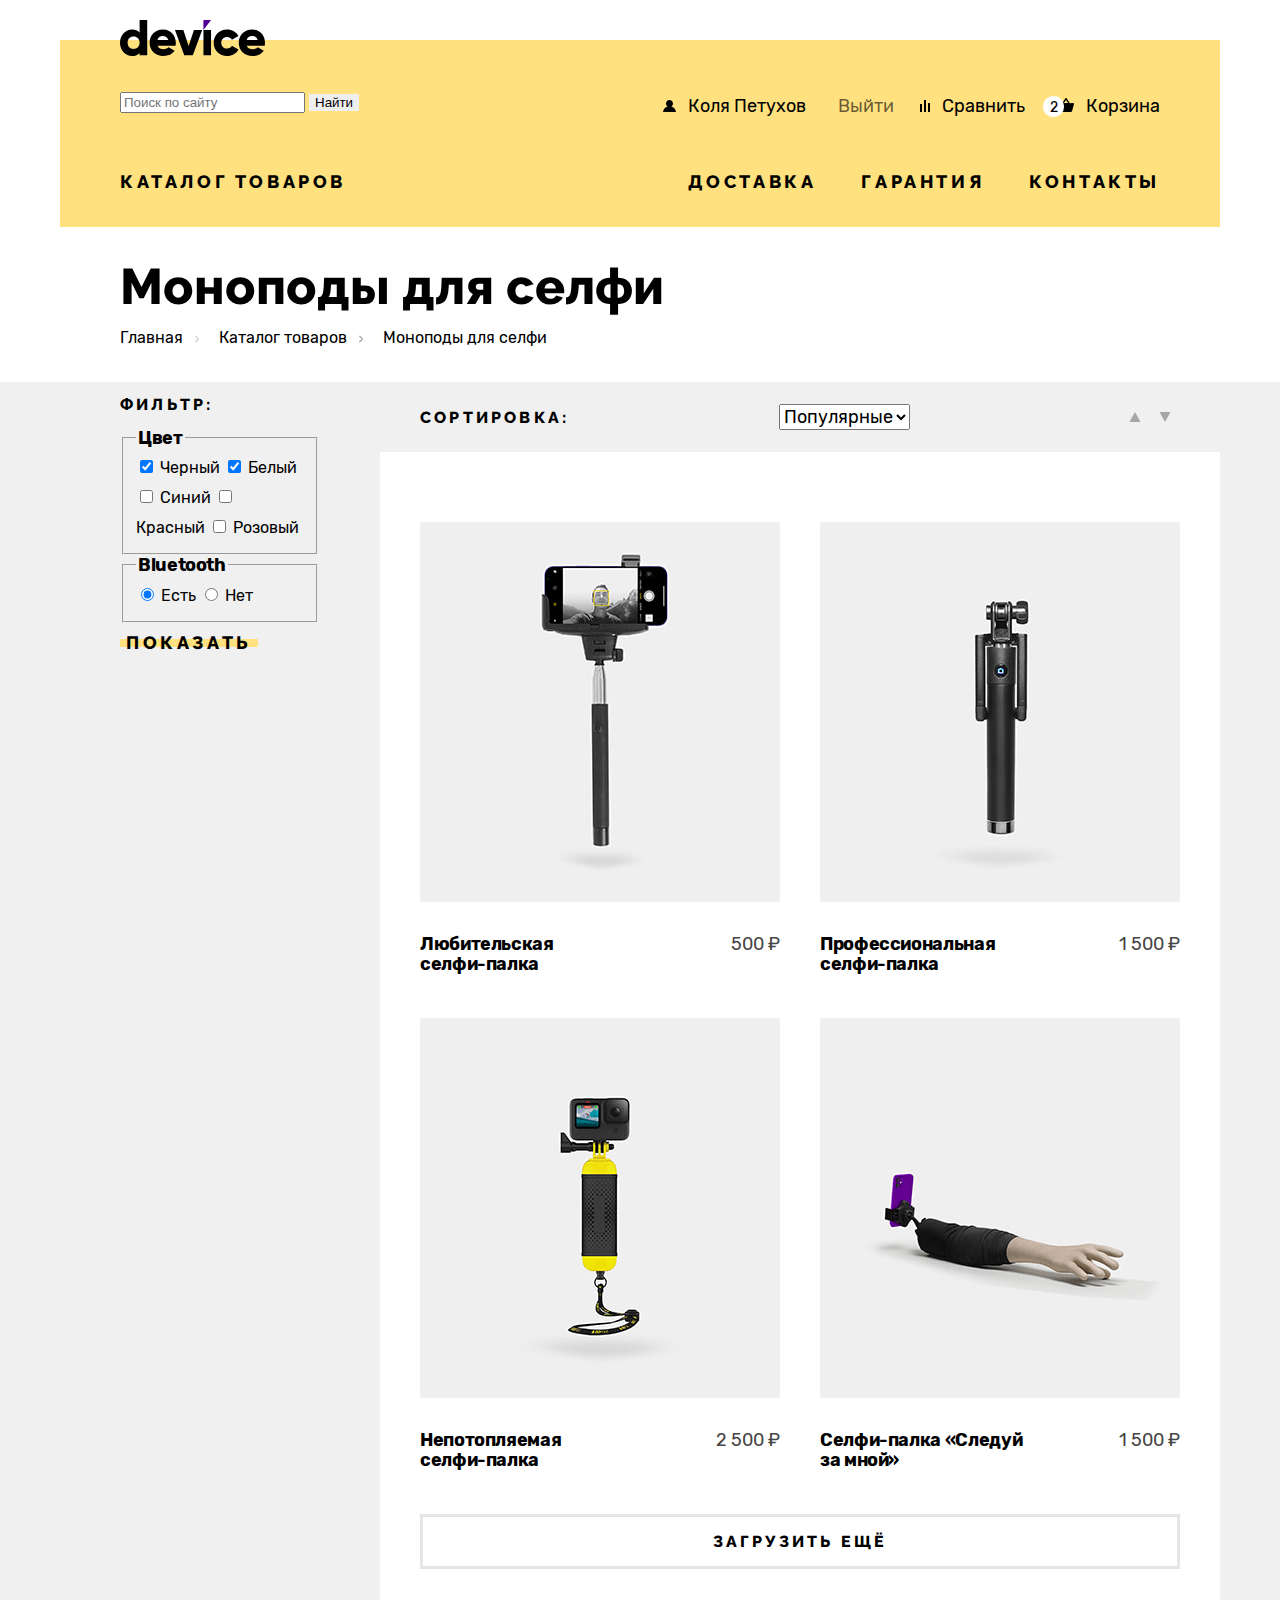
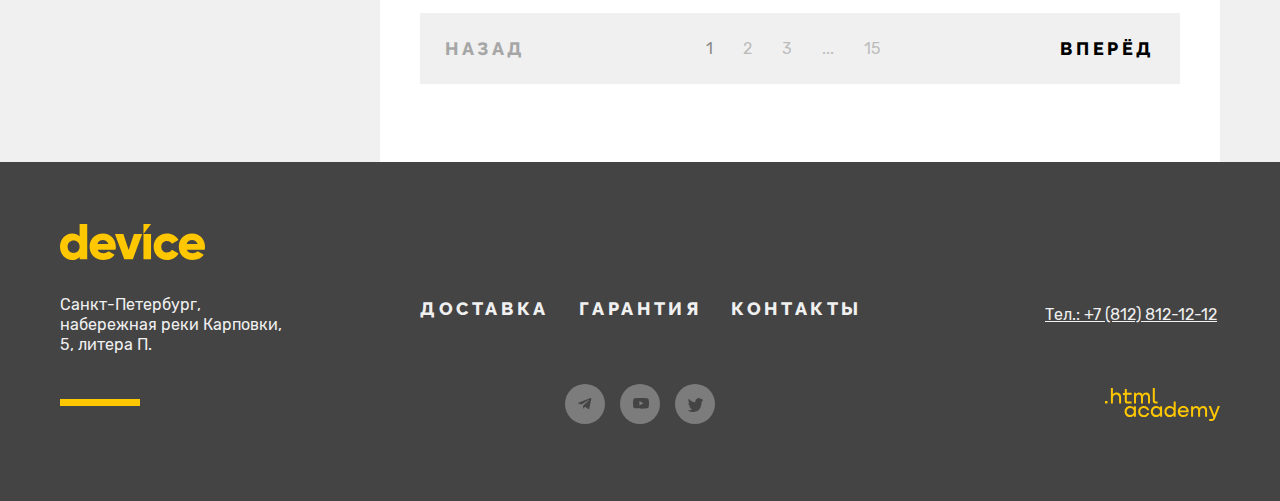
==== commit 24fe201a: "Иконки кнопки и их состояния" ====
--- a/catalog.html
+++ b/catalog.html
@@ -44,8 +44,8 @@
                     <path d="M6 0H4v12h2V0ZM2 4H0v8h2V4ZM10 3H8v9h2V3Z" /></svg>
                   Сравнить</a>
               </li>
-              <li class="navigation-user-item basket-link">
-                <a class="navigation-user-link" href="#"><span class="basket-counter">2</span>
+              <li class="navigation-user-item basket-item">
+                <a class="navigation-user-link basket-link" href="#"><span class="basket-counter">2</span>
                   <svg class="navigation-icon" aria-hidden="true" focusable="false" xmlns="http://www.w3.org/2000/svg"
                     width="16" height="14" viewBox="0 0 16 14" fill="currentColor">
                     <path
@@ -84,10 +84,10 @@
                 <a class="breadcrumbs-link" href="index.html">Главная</a>
               </li>
               <li class="breadcrumbs-item breadcrumbs-icon">
-                <a class="breadcrumbs-link breadcrumbs-icon">Каталог товаров</a>
+                <a class="breadcrumbs-link breadcrumbs-icon" href="#">Каталог товаров</a>
               </li>
               <li class="breadcrumbs-item">
-                <a class="breadcrumbs-link">Моноподы для селфи</a>
+                <a class="breadcrumbs-link" href="#">Моноподы для селфи</a>
               </li>
             </ul>
           </div>
@@ -132,7 +132,7 @@
                   Нет
                 </label>
               </fieldset>
-              <button class="filter-button button" type="submit">Показать</button>
+              <button class="filter-button button button-yellow" type="submit">Показать</button>
             </form>
           </div>
           <div class="catalog-right-column">
@@ -145,10 +145,13 @@
               <ul class="sort-order">
                 <li class="sort-order-item">
                   <a class="sort-order-link" href="#">
+                    <svg class="sort-order-icon" aria-hidden="true" focusable="false" xmlns="http://www.w3.org/2000/svg" width="12" height="10" viewBox="0 0 12 10" fill="currentColor">
+                      <path d="m6 0 5.5 10H.5" /></svg>
                     <span class="visually-hidden">По-убыванию</span>
                   </a>
                 </li>
                 <li class="sort-order-item"><a class="sort-order-link" href="#">
+                  <svg class="sort-order-icon" aria-hidden="true" focusable="false" xmlns="http://www.w3.org/2000/svg" width="12" height="10" viewBox="0 0 12 10" fill="currentColor"><path d="M6 10 .5 0h11"/></svg>
                     <span class="visually-hidden">По-возрастанию</span>
                   </a>
                 </li>
@@ -161,9 +164,9 @@
                   <a class="product-card-image-link" href="product.html">
                     <img class="product-card-image" src="images/catalog/product-2.jpg" width="360" height="380" alt="Любительская
               селфи-палка.">
-                    <div class="product-description-link-wrapper">
+                   <!--  <div class="product-description-link-wrapper">
                       <a href="#" class="product-description-link button">Подробнее</a>
-                    </div>
+                    </div> -->
                   </a>
                   <a class="product-card-title-link title-left" href="">
                     <h3 class="product-card-title">Любительская <br>
@@ -199,13 +202,13 @@
                       alt="Селфи-палка «Следуй за мной».">
                   </a>
                   <a class="product-card-title-link title-left" href="">
-                    <h3 class="product-card-title">Селфи-палка «Следуй за мной»</h3>
+                    <h3 class="product-card-title">Селфи-палка «Следуй <br> за  мной»</h3>
                   </a>
                   <b class="product-card-price">1 500 ₽</b>
                 </li>
               </ul>
 
-              <button class="catalog-adjustment-heading show-more" type="button">Загрузить ещё</button>
+              <button class="show-more button button-grey-border" type="button">Загрузить ещё</button>
 
               <ul class="pagination">
                 <li class="pagination-item pagination-prev">
@@ -239,11 +242,13 @@
     <footer class="page-footer">
       <div class="footer-container">
         <div class="footer-logo-wrapper">
+          <a class="footer-logo-link" href="index.html">
           <svg class="footer-logo" aria-hidden="true" focusable="false" xmlns="http://www.w3.org/2000/svg" width="145"
             height="36" fill="none" viewBox="0 0 145 36">
             <path fill="#FFC700"
               d="M27.22 0v35.3h-7.6v-2.4c-1.7 1.9-4.1 3.1-7.51 3.1C5.5 36 0 30.2 0 22.7 0 15.2 5.5 9.4 12.1 9.4c3.41 0 5.91 1.2 7.51 3.1V0h7.6Zm-7.6 22.7c0-3.8-2.5-6.2-6.01-6.2-3.5 0-6 2.4-6 6.2 0 3.8 2.5 6.2 6 6.2 3.5-.1 6-2.4 6-6.2ZM43.73 29.2c2.1 0 3.8-.8 4.8-1.9l6.1 3.5c-2.5 3.4-6.2 5.2-11 5.2-8.6 0-14.01-5.8-14.01-13.3 0-7.5 5.4-13.3 13.41-13.3 7.4 0 12.8 5.7 12.8 13.3 0 1.1-.1 2.1-.3 3h-17.9c1 2.6 3.3 3.5 6.1 3.5Zm4.6-9.1c-.8-2.9-3.1-4-5.4-4-2.9 0-4.8 1.4-5.5 4h10.9ZM82.16 10.1l-9.31 25.2h-8.6l-9.31-25.2h8.4l5.3 16 5.31-16h8.2ZM83.46 10.1h7.6v25.2h-7.6V10.1ZM93.66 22.7c0-7.5 5.7-13.3 13.41-13.3 4.9 0 9.21 2.6 11.41 6.5l-6.6 3.8c-.9-1.8-2.7-2.8-4.9-2.8-3.3 0-5.71 2.4-5.71 5.8 0 3.5 2.4 5.8 5.7 5.8 2.2 0 4.1-1.1 4.9-2.8l6.61 3.8c-2.1 3.9-6.4 6.5-11.4 6.5-7.71 0-13.42-5.8-13.42-13.3ZM132.9 29.2c2.1 0 3.8-.8 4.8-1.9l6.1 3.5c-2.5 3.4-6.2 5.2-11 5.2-8.61 0-14.02-5.8-14.02-13.3 0-7.5 5.5-13.3 13.41-13.3 7.4 0 12.81 5.7 12.81 13.3 0 1.1-.1 2.1-.3 3h-17.91c1 2.6 3.3 3.5 6.1 3.5Zm4.7-9.1c-.8-2.9-3.1-4-5.4-4-2.91 0-4.81 1.4-5.51 4h10.9ZM83.46 0v10.1L91.06 0h-7.6Z" />
           </svg>
+        </a>
         </div>
         <div class="footer-elements-wrapper">
           <address class="footer-contacts footer-yellow-line">
@@ -306,8 +311,10 @@
             </address>
 
             <a class="htmlacademy-link" href="https://htmlacademy.ru/">
-              <img class="htmlacademy-logo" src="images/html-academy-logo.svg" width="115" height="33"
-                alt="Логотип html-academy.">
+              <svg class="htmlacademy-link-icon" aria-hidden="true" focusable="false" xmlns="http://www.w3.org/2000/svg" width="115" height="33" viewBox="0 0 115 33" fill="currentColor">
+                <path
+                  d="M0 12.9v2.6h2.5v-2.6H0ZM11.6 4.5c-1.6 0-2.8.7-3.6 1.7h-.1V0h-2v15.5h2v-5.3c0-2.1 1.3-3.6 3.3-3.6 1.8 0 2.9 1.4 2.9 3.2v5.7h2V9.4c.1-3-1.8-4.9-4.5-4.9ZM26.6 4.8h-4.8V1.1h-2v3.8h-1.9v2h1.9v6c0 1.7 1 2.7 2.7 2.7h4.1v-2h-3.7c-.7 0-1.1-.4-1.1-1.1V6.8h4.8v-2ZM41.1 4.6c-1.6 0-2.9.8-3.5 2.1h-.1c-.6-1.2-1.8-2.1-3.4-2.1-1.4 0-2.5.8-3.1 1.8h-.1V4.8H29v10.6h2V10c0-2 1-3.5 2.6-3.5 1.5 0 2.4 1 2.4 2.6v6.3h2V9.8c0-2.4 1.4-3.3 2.6-3.3 1.5 0 2.4 1 2.4 2.6v6.3h2V8.9c.1-2.5-1.4-4.3-3.9-4.3ZM47.8 12.7c0 1.7 1 2.7 2.8 2.7h2v-2h-1.7c-.7 0-1.1-.4-1.1-1.1V0h-2v12.7ZM28.9 19.7c-.9-1.1-2.2-1.8-3.9-1.8-3.1 0-5.4 2.3-5.4 5.6s2.3 5.6 5.4 5.6c1.8 0 3-.8 3.8-1.9h.1v1.6h2V18.2h-2v1.5Zm-3.6 7.4c-2.2 0-3.6-1.6-3.6-3.6s1.4-3.6 3.6-3.6 3.6 1.6 3.6 3.6c0 1.9-1.4 3.6-3.6 3.6ZM44.2 22c-.5-2.4-2.6-4.1-5.4-4.1a5.4 5.4 0 0 0-5.6 5.6c0 3.1 2.2 5.6 5.6 5.6 2.8 0 4.9-1.8 5.4-4.2h-2.1a3.4 3.4 0 0 1-3.3 2.3c-2.2 0-3.6-1.6-3.6-3.6s1.4-3.6 3.6-3.6c1.6 0 2.8 1 3.3 2.2h2.1V22ZM55.1 19.7c-.9-1.1-2.2-1.8-3.9-1.8-3.1 0-5.4 2.3-5.4 5.6s2.3 5.6 5.4 5.6c1.8 0 3-.8 3.8-1.9h.1v1.6h2V18.2h-2v1.5Zm-3.6 7.4c-2.2 0-3.6-1.6-3.6-3.6s1.4-3.6 3.6-3.6 3.6 1.6 3.6 3.6c0 1.9-1.5 3.6-3.6 3.6ZM68.7 19.8c-.9-1.1-2.2-1.9-3.9-1.9-3.1 0-5.4 2.3-5.4 5.6s2.2 5.6 5.4 5.6c1.7 0 3-.8 3.8-1.8h.1v1.5h2V13.4h-2v6.4Zm-3.6 7.3c-2.2 0-3.6-1.6-3.6-3.6s1.4-3.6 3.6-3.6 3.6 1.6 3.6 3.6c-.1 2-1.5 3.6-3.6 3.6ZM78.3 17.9c-3.3 0-5.5 2.5-5.5 5.6 0 3 2.1 5.6 5.5 5.6 2.5 0 4.5-1.3 5.2-3.6h-2.1c-.5 1-1.6 1.6-3 1.6-1.9 0-3.3-1.3-3.4-2.9h8.8c.2-3.6-2-6.3-5.5-6.3Zm0 1.9c1.7 0 3 1 3.3 2.6h-6.5c.3-1.5 1.5-2.6 3.2-2.6ZM98.2 17.9c-1.6 0-2.9.8-3.6 2h-.1c-.6-1.2-1.8-2-3.4-2-1.4 0-2.5.7-3.1 1.8v-1.5h-1.9v10.6h2v-5.4c0-2 1-3.4 2.6-3.5 1.5 0 2.4 1 2.4 2.6v6.3h2v-5.6c0-2.4 1.4-3.3 2.6-3.3 1.5 0 2.4 1 2.4 2.6v6.3h2v-6.5c.1-2.6-1.4-4.4-3.9-4.4ZM109.4 27l-3.6-8.9h-2.2l4.8 11.6c-.3.9-.7 1.2-1.7 1.2h-2.5v2h2.5c1.8 0 2.8-.8 3.5-2.6l4.7-12.2h-2.1l-3.4 8.9Z" />
+                </svg>
               <span class="visually-hidden">Ссылка на html-academy</span>
             </a>
           </div>
--- a/styles/styles.css
+++ b/styles/styles.css
@@ -80,17 +80,58 @@
   border: none;
   cursor: pointer;
   position: relative;
-}
-
-.button::before {
-  content: "";
-  position: absolute;
-  top: 15px;
-  right: 0;
-  z-index: -1;
-  width: 100%;
-  height: 8px;
-  background-color:#FFE17F;
+  z-index: 2;
+}
+
+
+.button-yellow {
+  background-image: url(../images/yellow-block.svg);
+  background-repeat: repeat-x;
+  background-position: center;
+}
+
+.button-yellow:hover {
+  background-color: #FFE17F;
+}
+
+
+.button-yellow:active {
+  background-color: #FFCC33;
+  background-image: none;
+}
+
+.button:focus {
+  outline: 2px solid #AF4FFF;
+}
+
+@supports selector(:focus-visible) {
+
+  .button:focus {
+    outline: none;
+  }
+
+  .button:focus-visible {
+    outline: 2px solid #AF4FFF;
+  }
+}
+
+.button-yellow:disabled {
+  opacity: 0.3;
+}
+
+.button-grey-border {
+  font-family: "Raleway", sans-serif;
+  font-size: 18px;
+  line-height: 20px;
+  letter-spacing: 0.2em;
+  font-weight: 800;
+  text-align: center;
+  text-transform: uppercase;
+  background-color: #FFFFFF;
+  border: 3px solid #E5E5E5;
+  padding-top: 15px;
+  padding-bottom: 15px;
+  cursor: pointer;
 }
 
 .page-header {
@@ -139,11 +180,8 @@
   padding: 0;
 }
 
-
-
 .navigation-user-link {
   display: block;
-  padding: 5px 0;
   font-weight: 400;
   color: inherit;
   background-color: inherit;
@@ -151,9 +189,32 @@
   position: relative;
 }
 
+.navigation-user-link:hover {
+  opacity: 0.8;
+}
+
+.navigation-user-link:active {
+  opacity: 0.3;
+}
+
+.navigation-user-link:focus {
+  outline: 2px solid #AF4FFF;
+}
+
+@supports selector(:focus-visible) {
+
+  .navigation-user-link:focus {
+    outline: none;
+  }
+
+  .navigation-user-link:focus-visible {
+    outline: 2px solid #AF4FFF;
+  }
+}
 
 .navigation-user-item {
   margin-left: 26px;
+  padding: 5px 0;
 }
 
 .position-left {
@@ -165,16 +226,22 @@
   margin-right: 8px;
 }
 
+.basket-item {
+  margin-left: 18px;
+}
+
 .basket-link {
   padding-left: 15px;
-  margin-left: 18px;
+  position: relative;
 }
 
 .basket-counter {
   display: block;
   position: absolute;
-  top: 10px;
-  left: -15px;
+  top: 0;
+  bottom: 0;
+  margin: auto;
+  left: 0;
   z-index: 1;
   min-width: 21px;
   height: 21px;
@@ -216,6 +283,29 @@
   text-transform: uppercase;
 }
 
+.navigation-list-link:hover {
+  opacity: 0.8;
+}
+
+.navigation-list-link:active {
+  opacity: 0.3;
+}
+
+.navigation-list-link:focus {
+  outline: 2px solid #AF4FFF;
+}
+
+@supports selector(:focus-visible) {
+
+  .navigation-list-link:focus {
+    outline: none;
+  }
+
+  .navigation-list-link:focus-visible {
+    outline: 2px solid #AF4FFF;
+  }
+}
+
 .item-left {
   margin-right: auto;
 }
@@ -287,30 +377,51 @@
   background-size: 20px 60px;
 }
 
+.slider-button:hover {
+  opacity: 0.6;
+}
+
+.slider-button:active {
+  opacity: 0.3;
+}
+
+.slider-buttonfocus {
+  outline: 2px solid #AF4FFF;
+}
+
+@supports selector(:focus-visible) {
+
+  .slider-button:focus {
+    outline: none;
+  }
+
+  .slider-button:focus-visible {
+    outline: 2px solid #AF4FFF;
+  }
+}
+
+.slider-button:disabled {
+  opacity: 0.1;
+}
+
 .slider-img-text {
   width: 560px;
+  margin-top: 121px;
   margin-bottom: 90px;
-  align-self: flex-end;
-}
-
-.slider-number-wrapper {
-  position: relative;
-  z-index: -1;
-  top: 43px;
-  text-align: right;
-  margin-right: 49px;
-}
-
-/* .promo-text-wrapper {
-  position: relative;
-  z-index: 1;
-}
- */
+  position: relative;
+}
+
+
+
 .slider-number-decoration {
   font-size: 180px;
   font-weight: 700;
   text-align: right;
-  color: #FFFFFF
+  color: #FFFFFF;
+  position: absolute;
+  z-index: -1;
+  right: 49px;
+  top: -37px;
 }
 
 .slider-promo-title {
@@ -330,6 +441,11 @@
   width: 220px;
   box-sizing: border-box;
 }
+
+
+
+
+
 
 .product-features-table {
   display: grid;
@@ -344,6 +460,7 @@
 
 .product-features-description {
   margin: 0;
+  height: 30px;
 }
 
 .left-column {
@@ -400,8 +517,46 @@
   cursor: pointer;
 }
 
+.slider-pagination-button:hover {
+  border: 2px solid rgba(0, 0, 0, 0.6);
+}
+
+.slider-pagination-button:active {
+  border: 2px solid rgba(0, 0, 0, 0.3);
+}
+
+.slider-pagination-button:disabled {
+  border: 2px solid rgba(0, 0, 0, 0.1);
+}
+
 .slider-button-current {
   background-color: #000000;
+  border: none;
+}
+
+.slider-button-current:hover {
+  background-color: rgba(0, 0, 0, 0.6);
+  border: none;
+}
+
+.slider-button-current:active {
+  background-color: rgba(0, 0, 0, 0.3);
+  border: none;
+}
+
+.slider-pagination-button:focus {
+  outline: 2px solid #AF4FFF;
+}
+
+@supports selector(:focus-visible) {
+
+  .slider-pagination-button:focus {
+    outline: none;
+  }
+
+  .slider-pagination-button:focus-visible {
+    outline: 2px solid #AF4FFF;
+  }
 }
 
 
@@ -425,12 +580,6 @@
 
 .popular-categories-item {
   width: 160px;
-}
-
-.popular-category-link {
-  display: block;
-  color: #000000;
-  text-decoration: none;
 }
 
 .image-wrapper {
@@ -454,6 +603,35 @@
   top: 43px;
 }
 
+.popular-category-link {
+  display: block;
+  color: #000000;
+  text-decoration: none;
+}
+
+.popular-category-link:hover .image-wrapper {
+  background-color:#FFC700;
+}
+
+.popular-category-link:active {
+  opacity: 0.3;
+}
+
+.popular-category-link:focus {
+  outline: 2px solid #AF4FFF;
+}
+
+@supports selector(:focus-visible) {
+
+  .popular-category-link:focus {
+    outline: none;
+  }
+
+  .popular-category-link:focus-visible {
+    outline: 2px solid #AF4FFF;
+  }
+}
+
 .popular-categories-list span {
   display: block;
   min-height: 60px;
@@ -466,7 +644,7 @@
 .main-page-servises::before {
   content: "";
   position: absolute;
-  z-index: -2;
+  z-index: -1;
   width: 100%;
   height: 289px;
   background-color: #F0F0F0;
@@ -498,7 +676,6 @@
 }
 
 .services-control-button {
-  background-color: rgba(240, 240, 240, 0);
   min-height: 40px;
   width: 160px;
   box-sizing: border-box;
@@ -516,6 +693,32 @@
   background-color: #000000;
 }
 
+.button-current:hover {
+  padding-right: 102px;
+  padding-left: 35px;
+}
+
+.button-current:active {
+  padding-right: 102px;
+  padding-left: 35px;
+}
+
+.button-current:focus {
+  outline: 2px solid #AF4FFF;
+}
+
+@supports selector(:focus-visible) {
+
+  .button-current:focus {
+    outline: none;
+  }
+
+  .button-current:focus-visible {
+    outline: 2px solid #AF4FFF;
+    outline-offset: 3px;
+  }
+}
+
 .services-buttons-wrapper li:last-child {
   margin-bottom: 0;
 }
@@ -564,6 +767,7 @@
   text-decoration: none;
 }
 
+
 .delivery-block-logo-wrapper {
   position: absolute;
   top: 0;
@@ -573,8 +777,12 @@
 }
 
 .delivery-block-logo {
-  position: relative;
-  top: 35px;
+  position: absolute;
+  top: 0;
+  bottom: 0;
+  right: 0;
+  left: 0;
+  margin: auto;
 }
 
 .delivery-text {
@@ -589,12 +797,45 @@
   border-radius: 50%;
   position: absolute;
   right: 43px;
-  top: 30px;
+  top: 50%;
+  transform: translateY(-50%);
 }
 
 .i-icon {
-  position: relative;
-  top: 10px;
+  position: absolute;
+  top: 0;
+  bottom: 0;
+  right: 0;
+  left: 0;
+  margin: auto;
+  fill: rgba(0, 0, 0, 0.3);
+}
+
+.delivery-link:hover .delivery-block-logo-wrapper {
+  background-color: #FFC700;
+}
+
+.delivery-link:hover .i-icon {
+  fill: rgba(0, 0, 0, 1);
+}
+
+.delivery-link:active {
+  opacity: 0.3;
+}
+
+.delivery-link:focus {
+  outline: 2px solid #AF4FFF;
+}
+
+@supports selector(:focus-visible) {
+
+  .delivery-link:focus {
+    outline: none;
+  }
+
+  .delivery-link:focus-visible {
+    outline: 2px solid #AF4FFF;
+  }
 }
 
 .index-column {
@@ -709,6 +950,21 @@
   color: #444444;
 }
 
+.contacts-phone:focus {
+  outline: 2px solid #AF4FFF;
+}
+
+@supports selector(:focus-visible) {
+
+  .contacts-phone:focus {
+    outline: none;
+  }
+
+  .contacts-phone:focus-visible {
+    outline: 2px solid #AF4FFF;
+  }
+}
+
 .contacts-schedule {
   margin: 0;
   margin-bottom: 30px;
@@ -743,6 +999,10 @@
   margin: 0;
   margin-top: 74px;
   width: 560px;
+}
+
+.subscription-button {
+  background-color: #F0F0F0;
 }
 
 .subscription-bottom-wrapper {
@@ -783,6 +1043,10 @@
 .footer-logo-wrapper {
   width: 100%;
   margin-bottom: 35px;
+}
+
+.footer-logo {
+  display: block;
 }
 
 .footer-elements-wrapper {
@@ -813,11 +1077,14 @@
 }
 
 .footer-center-column {
-  width: 454px;
-}
+  width: 444px;
+}
+
+
 
 .footer-navigation-list {
   display: flex;
+  justify-content: space-between;
   flex-wrap: wrap;
   list-style-type: none;
   margin: 0;
@@ -825,12 +1092,13 @@
   padding: 0;
 }
 
-.footer-navigation-list-item {
-  margin-right: 35px;
-}
 
 .footer-navigation-list li:nth-child(3n) {
   margin-right: 0;
+}
+
+.footer-navigation-list-item {
+  padding-top: 3px;
 }
 
 .footer-navigation-list-link {
@@ -843,6 +1111,37 @@
   background-color: inherit;
   text-decoration: none;
   text-transform: uppercase;
+  display: block;
+  padding-bottom: 3px;
+  padding-left: 2px;
+}
+
+.footer-navigation-list-link:hover{
+  color: #FFC700;
+  border-bottom: 3px solid #FFC700;
+  padding-bottom: 0;
+}
+
+.footer-navigation-list-link:active {
+  color: #FFC700;
+  border-bottom: 3px solid #FFC700;
+  opacity: 0.3;
+  padding-bottom: 0;
+}
+
+.footer-navigation-list-link:focus {
+  outline: 2px solid #AF4FFF;
+}
+
+@supports selector(:focus-visible) {
+
+  .footer-navigation-list-link:focus {
+    outline: none;
+  }
+
+  .footer-navigation-list-link:focus-visible {
+    outline: 2px solid #AF4FFF;
+  }
 }
 
 .footer-social-list {
@@ -871,16 +1170,53 @@
   box-sizing: border-box;
   font-size: 0;
   line-height: 0;
+  position: relative;
+}
+
+.social-button-icon {
+  position: absolute;
+  top: 0;
+  bottom: 0;
+  right: 0;
+  left: 0;
+  margin: auto;
 }
 
 .footer-social-list li:nth-child(3n) {
   margin-right: 0;
 }
 
+.social-button:hover {
+  background-color: #FFC700;
+}
+
+.social-button:active {
+  background-color: #FFC700;
+}
+
+.social-button:active svg {
+  opacity: 0.3;
+}
+
+.social-button:focus {
+  outline: 2px solid #AF4FFF;
+}
+
+@supports selector(:focus-visible) {
+
+  .social-button:focus {
+    outline: none;
+  }
+
+  .social-button:focus-visible {
+    outline: 2px solid #AF4FFF;
+  }
+}
+
 .footer-right-column {
   width: 175px;
+  margin-left: 64px;
   align-self: center;
-  margin-left: 64px;
 }
 
 .footer-contacts-phone {
@@ -890,11 +1226,61 @@
   text-decoration-line: underline;
 }
 
+.footer-contacts-phone:hover {
+  color: #FFC700;
+}
+
+.footer-contacts-phone:active {
+  opacity: 0.3;
+}
+
+.footer-contacts-phone:focus {
+  outline: 2px solid #AF4FFF;
+}
+
+@supports selector(:focus-visible) {
+
+  .footer-contacts-phone:focus {
+    outline: none;
+  }
+
+  .footer-contacts-phone:focus-visible {
+    outline: 2px solid #AF4FFF;
+  }
+}
+
 .htmlacademy-link {
   display: block;
   text-align: right;
 }
 
+.htmlacademy-link-icon {
+  fill: #FFC700;
+}
+
+.htmlacademy-link:hover svg {
+  fill: #FFFFFF;
+}
+
+.htmlacademy-link:active svg {
+  fill: #FFFFFF;
+  opacity: 0.3;
+}
+
+.htmlacademy-link:focus {
+  outline: 2px solid #AF4FFF;
+}
+
+@supports selector(:focus-visible) {
+
+  .htmlacademy-link:focus {
+    outline: none;
+  }
+
+  .htmlacademy-link:focus-visible {
+    outline: 2px solid #AF4FFF;
+  }
+}
 
 /* Каталог */
 
@@ -902,8 +1288,35 @@
   padding-bottom: 20px;
 }
 
+.header-logo:hover svg {
+  opacity: 0.8;
+}
+
+.header-logo:active svg {
+  opacity: 0.3;
+}
+
+.header-logo:focus {
+  outline: 2px solid #AF4FFF;
+}
+
+@supports selector(:focus-visible) {
+
+  .header-logo:focus {
+    outline: none;
+  }
+
+  .header-logo:focus-visible {
+    outline: 2px solid #AF4FFF;
+  }
+}
+
 .user-name {
   margin-right: 28px;
+}
+
+.exit-button {
+  color: rgba(0, 0, 0, 0.6);
 }
 
 /* Main каталога */
@@ -943,12 +1356,46 @@
 
 .breadcrumbs-item {
   margin-right: 36px;
+  position: relative;
+}
+
+.breadcrumbs-icon::after {
+  content: url("../images/breadcrumbs.svg");
+  position: absolute;
+  right: -16px;
+  top: 0;
+  bottom: 0;
+  margin: auto;
 }
 
 .breadcrumbs-link {
   display: block;
-}
-
+  color: #000000;
+  text-decoration: none;
+}
+
+.breadcrumbs-link:hover {
+  opacity: 0.8;
+}
+
+.breadcrumbs-link:active {
+  opacity: 0.3;
+}
+
+.breadcrumbs-link:focus {
+  outline: 2px solid #AF4FFF;
+}
+
+@supports selector(:focus-visible) {
+
+  .breadcrumbs-link:focus {
+    outline: none;
+  }
+
+  .breadcrumbs-link:focus-visible {
+    outline: 2px solid #AF4FFF;
+  }
+}
 
 .catalog-products {
   display: flex;
@@ -1009,11 +1456,45 @@
   display: block;
   min-width: 30px;
   min-height: 30px;
+  position: relative;
+}
+
+.sort-order-icon {
+  position: absolute;
+  top: 0;
+  right: 0;
+  bottom: 0;
+  left: 0;
+  margin: auto;
+  fill: #000000;
+  opacity: 0.3;
+}
+
+.sort-order-link:hover svg {
+  opacity: 0.6;
+}
+
+.sort-order-link:active svg {
+  opacity: 1;
+}
+
+.sort-order-link:focus {
+  outline: 2px solid #AF4FFF;
+}
+
+@supports selector(:focus-visible) {
+
+  .sort-order-link:focus {
+    outline: none;
+  }
+
+  .sort-order-link:focus-visible {
+    outline: 2px solid #AF4FFF;
+  }
 }
 
 .products-column {
-  padding: 40px;
-  padding-top: 70px;
+  padding: 70px 40px;
   box-sizing: border-box;
   background-color: #FFFFFF;
 }
@@ -1088,35 +1569,70 @@
   color: #444444;
 }
 
-.product-description-link-wrapper {
-  visibility: hidden;
+/* .product-description-link-wrapper {
+  display: none;
   position: absolute;
-  /* z-index: -1; */
+  z-index: 1;
   width: 360px;
   height: 380px;
   background-color:  rgba(240, 240, 240, 0.8);
 }
 
 .product-description-link {
-position: absolute;
-left: 75px;
-top: 180px;
-}
-
-.product-card-image-link:hover.product-description-link-wrapper {
-  visibility: visible;
-}
+  display: block;
+  position: relative;
+  width: 220px;
+  top: 175px;
+  left: 75px;
+  background-image: url(../images/yellow-block.svg);
+  background-repeat: repeat-x;
+  background-position: center;
+  margin: 0;
+} */
+
+
+
 
 .show-more {
+  font-size: 16px;
+  line-height: 19px;
   text-align: center;
-  cursor: pointer;
-}
+  width: 760px;
+  margin-bottom: 44px;
+}
+
+.show-more:hover {
+  border: 3px solid #000000;
+}
+
+.show-more:active {
+  border: 3px solid rgba(0, 0, 0, 0.6);
+  color: rgba(0, 0, 0, 0.6);
+}
+
+.show-more:focus {
+  outline: 2px solid #AF4FFF;
+}
+
+@supports selector(:focus-visible) {
+
+  .show-more:focus {
+    outline: none;
+  }
+
+  .show-more:focus-visible {
+    outline: 2px solid #AF4FFF;
+    outline-offset: 3px;
+  }
+}
+
 
 
 .pagination {
   display: flex;
   align-items: center;
   margin: 0;
+  margin-bottom: 8px;
   padding: 0;
   list-style-type: none;
   background-color: #F0F0F0;
@@ -1131,15 +1647,36 @@
 }
 
 .pagination-link {
-  /* min-width: 40px; */
   display: block;
   padding: 10px 15px;
- /*  min-height: 40px; */
   line-height: 20px;
   text-align: center;
   color: #444444;
   text-decoration: none;
   opacity: 0.3;
+}
+
+.pagination-link:hover {
+  opacity: 0.8;
+}
+
+.pagination-link:active {
+  opacity: 0.1;
+}
+
+.pagination-link:focus {
+  outline: 2px solid #AF4FFF;
+}
+
+@supports selector(:focus-visible) {
+
+  .pagination-link:focus {
+    outline: none;
+  }
+
+  .pagination-link:focus-visible {
+    outline: 2px solid #AF4FFF;
+  }
 }
 
 .pagination-disabled {
@@ -1164,3 +1701,53 @@
   text-transform: uppercase;
   text-decoration: none;
 }
+
+
+.pagination-link-button:hover {
+  background-color: #DCDCDC;
+}
+
+
+.pagination-link-button:active {
+  background-color: #DCDCDC;
+  color: rgba(0, 0, 0, 0.6);
+}
+
+.pagination-link-button:focus {
+  outline: 2px solid #AF4FFF;
+}
+
+@supports selector(:focus-visible) {
+
+  .pagination-link-button:focus {
+    outline: none;
+  }
+
+  .pagination-link-button:focus-visible {
+    outline: 2px solid #AF4FFF;
+  }
+}
+
+
+.footer-logo-link:hover svg {
+  opacity: 0.8;
+}
+
+.footer-logo-link:active svg {
+  opacity: 0.3;
+}
+
+.footer-logo-link:focus {
+  outline: 2px solid #AF4FFF;
+}
+
+@supports selector(:focus-visible) {
+
+  .footer-logo-link:focus {
+    outline: none;
+  }
+
+  .footer-logo-link:focus-visible {
+    outline: 2px solid #AF4FFF;
+  }
+}
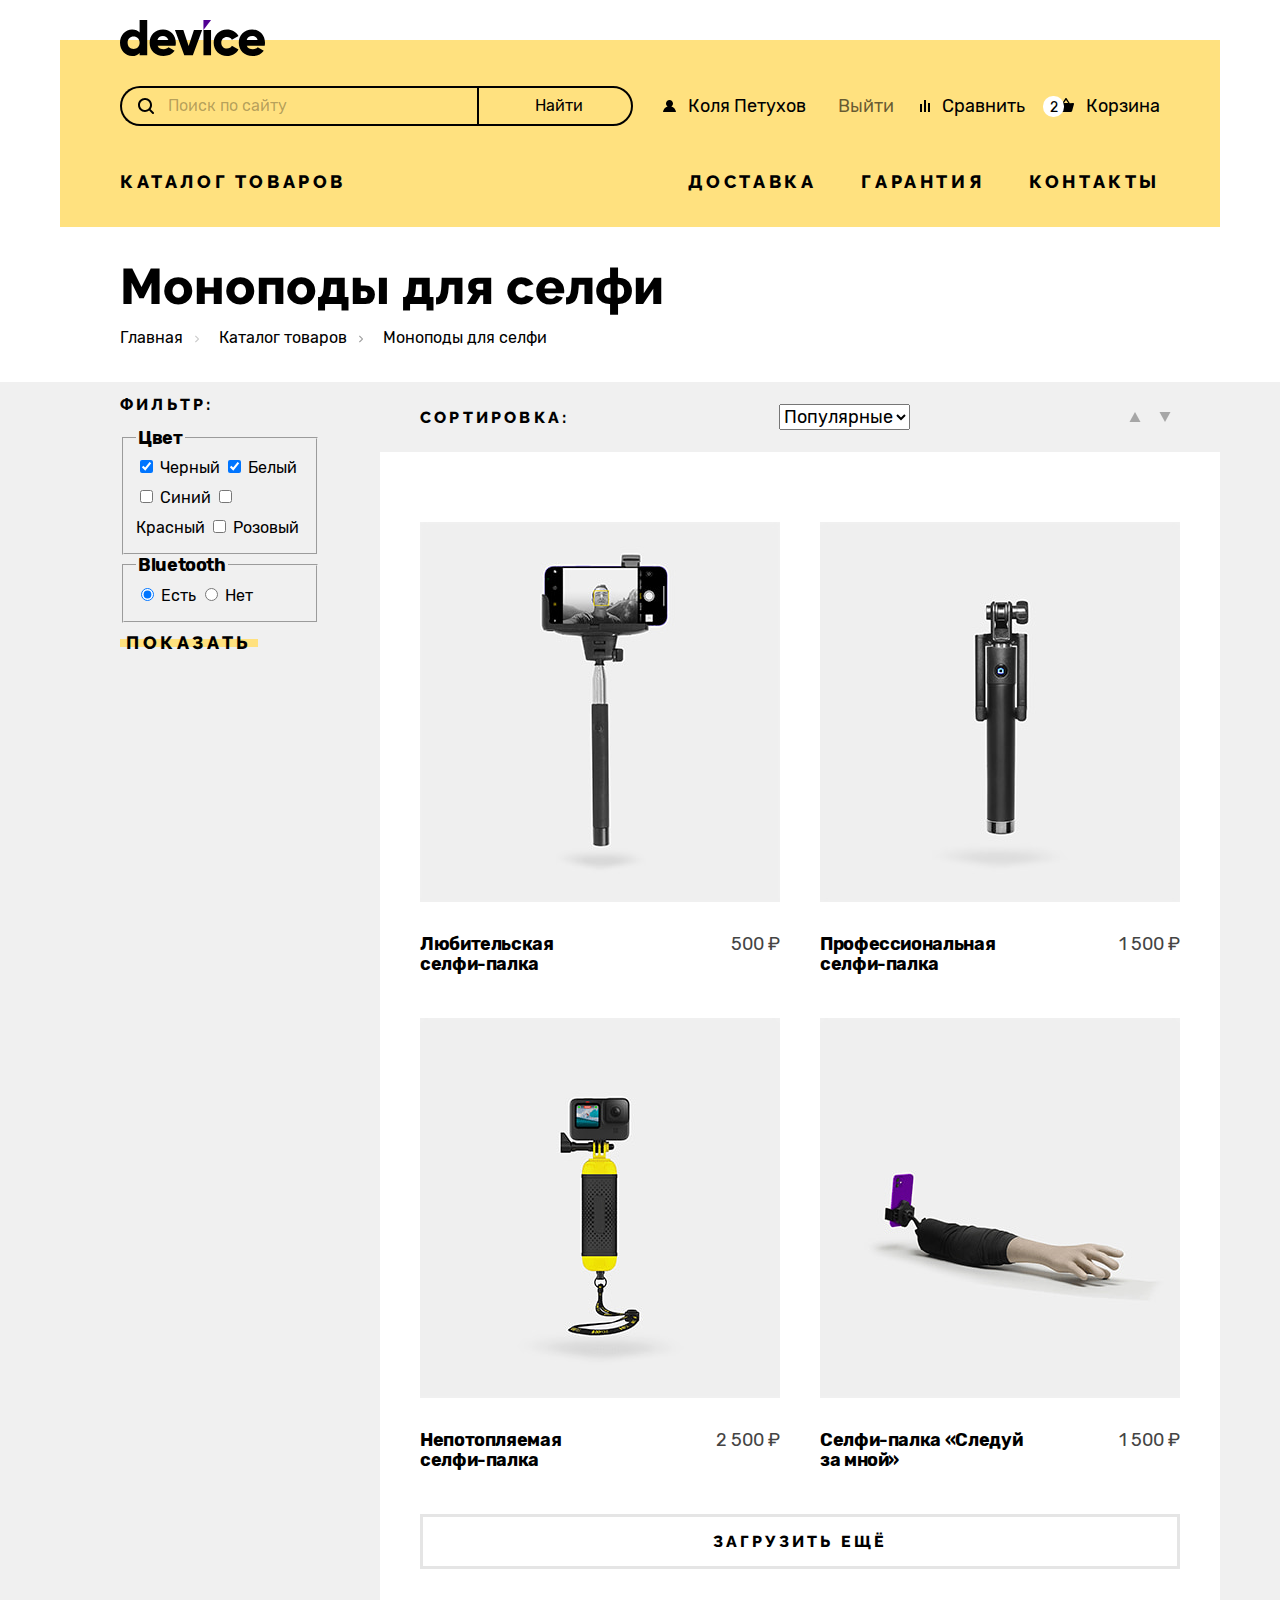
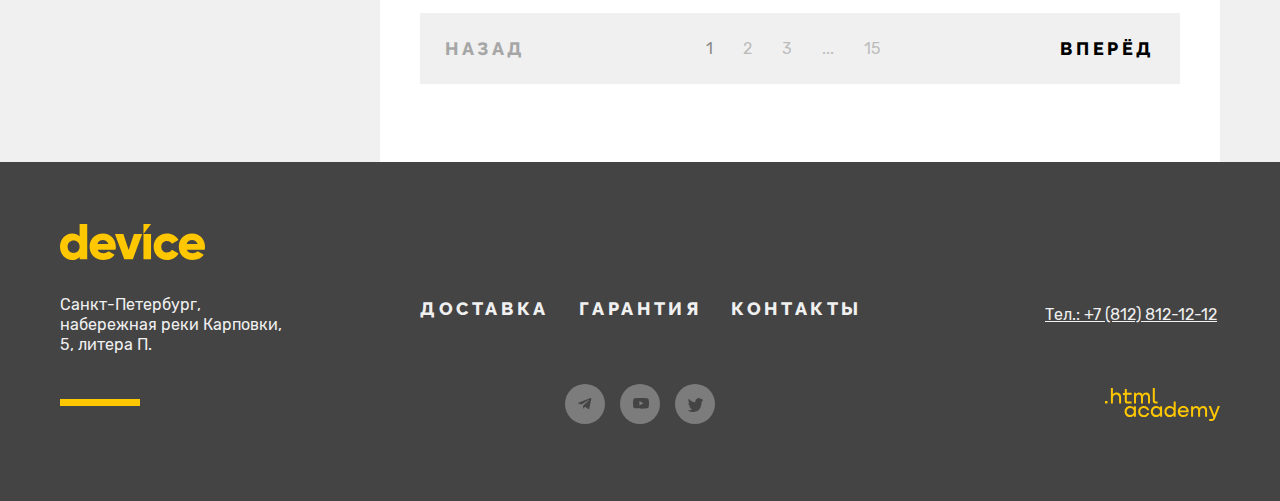
==== commit 6d9514ac: "Merge pull request #9 from TamaraGeddert/master" ====
--- a/catalog.html
+++ b/catalog.html
@@ -20,6 +20,7 @@
         </a>
         <div class="header-top-container">
           <form class="search-form" action="https://echo.htmlacademy.ru/" method="post">
+            <label class="visually-hidden" for="search">Поиск по сайту</label>
             <input class="search-form-input" type="text" name="find" placeholder="Поиск по сайту">
             <button class="search-form-button" type="submit">Найти</button>
           </form>
--- a/styles/styles.css
+++ b/styles/styles.css
@@ -164,11 +164,99 @@
 .search-form {
   width: 517px;
   margin-right: 26px;
-}
+  display: flex;
+}
+
+.search-form-input {
+  font-family: 'Rubik', sans-serif;
+  font-style: normal;
+  font-weight: 400;
+  font-size: 16px;
+  line-height: 20px;
+  color: #000000;
+  width: 357px;
+  padding: 8px 10px 8px 46px;
+  box-sizing: border-box;
+  border: 2px solid #000000;
+  border-radius: 50px 0 0 50px;
+  border-right: none;
+  background-color: #FFE17F;
+  background-image: url("../images/search-icon.svg");
+  background-repeat: no-repeat;
+  background-size: 16px 16px;
+  background-position: 16px 10px;
+
+}
+
+
+.search-form-input:focus {
+  outline: 2px solid #AF4FFF;
+}
+
+@supports selector(:focus-visible) {
+
+  .search-form-input:focus {
+    outline: none;
+  }
+
+  .search-form-input:focus-visible {
+    outline: 2px solid #AF4FFF;
+  }
+}
+
+.search-form-input:disabled {
+  opacity: 0.3;
+}
+
+.search-form-input::placeholder {
+  color: rgba(0, 0, 0, 0.3);
+}
+
+.search-form-input:disabled {
+  opacity: 0.3;
+}
+
+
 
 .search-form-button {
+  font-family: 'Rubik';
+  font-style: normal;
+  font-weight: 400;
+  font-size: 16px;
+  line-height: 20px;
+  text-align: center;
+  color: #000000;
   cursor: pointer;
-  border: none;
+  width: 156px;
+  padding: 8px 56px;
+  border: 2px solid #000000;
+  border-radius: 0 50px 50px 0;
+  background-color: #FFE17F;
+}
+
+.search-form-button:hover  {
+  background-color: #000000;
+  color: #FFFFFF;
+}
+
+.search-form-button:active {
+  background-color: #000000;
+  color: rgba(255, 255, 255, 0.3);
+}
+
+.search-form-button:focus {
+  outline: 2px solid #AF4FFF;
+}
+
+@supports selector(:focus-visible) {
+
+  .search-form-button:focus {
+    outline: none;
+  }
+
+  .search-form-button:focus-visible {
+    outline: 2px solid #AF4FFF;
+  }
 }
 
 .navigation-user {
@@ -211,6 +299,7 @@
     outline: 2px solid #AF4FFF;
   }
 }
+
 
 .navigation-user-item {
   margin-left: 26px;
@@ -267,6 +356,8 @@
 
 .navigation-list-item {
   margin-right: 45px;
+  padding-top: 15px;
+  padding-bottom: 15px;
 }
 
 .navigation-list  li:last-child {
@@ -275,8 +366,6 @@
 
 .navigation-list-link {
   display: block;
-  padding-top: 15px;
-  padding-bottom: 15px;
   color: inherit;
   background-color: inherit;
   text-decoration: none;
@@ -320,13 +409,6 @@
 }
 
   /* Слайдер */
-
-/* .slider-container {
-  position: relative;
-  top: -50px;
-  z-index: 1;
-
-} */
 
 .main-page-promo-slider {
   display: flex;
@@ -336,11 +418,12 @@
   /* top: -153px; */
   justify-content: space-between;
   margin-top: -151px;
-  margin-bottom: 10px;
+  margin-bottom: 70px;
 }
 
 .slider-image-container {
   width: 560px;
+  position: relative;
 }
 
 .slider-image {
@@ -349,9 +432,9 @@
 }
 
 .slider-button-wrapper {
-  position: relative;
+  position: absolute;
   left: 30px;
-  bottom: 349px;
+  bottom: 289px;;
   display: flex;
   justify-content: space-between;
   width: 530px;
@@ -363,18 +446,14 @@
   cursor: pointer;
   border: none;
   background-color: #FFFFFF;
-}
-
-.slider-button-prev {
   background-image: url("../images/sliger-image/slider-button-prev.svg");
   background-repeat: no-repeat;
   background-size: 20px 60px;
+  background-position: center;
 }
 
 .slider-button-next {
-  background-image: url("../images/sliger-image/slider-button-next.svg");
-  background-repeat: no-repeat;
-  background-size: 20px 60px;
+  transform: rotate(180deg);
 }
 
 .slider-button:hover {
@@ -407,7 +486,7 @@
 .slider-img-text {
   width: 560px;
   margin-top: 121px;
-  margin-bottom: 90px;
+  margin-bottom: 38px;
   position: relative;
 }
 
@@ -492,8 +571,9 @@
 
 .slider-pagination {
   display: flex;
+  flex-wrap: wrap;
   margin: 0 auto;
-  margin-top: -87px;
+  margin-top: -28px;
   padding: 0;
   list-style-type: none;
 }
@@ -561,7 +641,7 @@
 
 
 .main-page-popular-categories {
-  margin-bottom: 172px;
+  margin-bottom: 185px;
 }
 
 .popular-categories-list {
@@ -632,9 +712,8 @@
   }
 }
 
-.popular-categories-list span {
-  display: block;
-  min-height: 60px;
+.popular-category-link-text {
+  display: block;
 }
 
 .main-page-servises {
@@ -1001,9 +1080,93 @@
   width: 560px;
 }
 
+.subscription-input {
+  font-family: 'Rubik', sans-serif;
+  font-style: normal;
+  font-weight: 400;
+  font-size: 18px;
+  line-height: 30px;
+  color: #000000;
+  width: 557px;
+  padding-top: 11px;
+  padding-left: 16px;
+  padding-bottom: 11px;
+  padding-right: 16px;
+  align-self: flex-end;
+  background-color: #F0F0F0;
+  border: none;
+  border-bottom: 3px solid #C4C4C4;
+}
+
+ .subscription-input:focus {
+  background-color: #DCDCDC;
+  border: none;
+ }
+
+ .subscription-input:focus {
+  outline: none;
+}
+
+@supports selector(:focus-visible) {
+
+  .subscription-input:focus {
+    outline: none;
+  }
+
+  .subscription-input:focus-visible {
+    outline: none;
+  }
+}
+
+
+ .subscription-input:disabled {
+   opacity: 0.1;
+ }
+
+
+ .subscription-input:invalid {
+  border-color: #FF3D3D;
+ }
+
+ .subscription-input::placeholder {
+  color: rgba(68, 68, 68, 0.5);
+ }
+
 .subscription-button {
   background-color: #F0F0F0;
-}
+  border: 3px solid #C4C4C4;
+  line-height: 21px;
+}
+
+.subscription-button:hover {
+  color: #FFFFFF;
+  background-color: #000000;
+  border: 3px solid #000000;
+}
+
+.subscription-button:active {
+  color: rgba(255, 255, 255, 0.3);;
+  background-color: #000000;
+  border: 3px solid #000000;
+}
+
+.subscription-button:focus {
+  outline: 2px solid #AF4FFF;
+}
+
+@supports selector(:focus-visible) {
+
+  .subscription-button:focus {
+    outline: none;
+  }
+
+  .subscription-button:focus-visible {
+    outline: 2px solid #AF4FFF;
+    outline-offset: 3px;
+  }
+}
+
+
 
 .subscription-bottom-wrapper {
   display: flex;
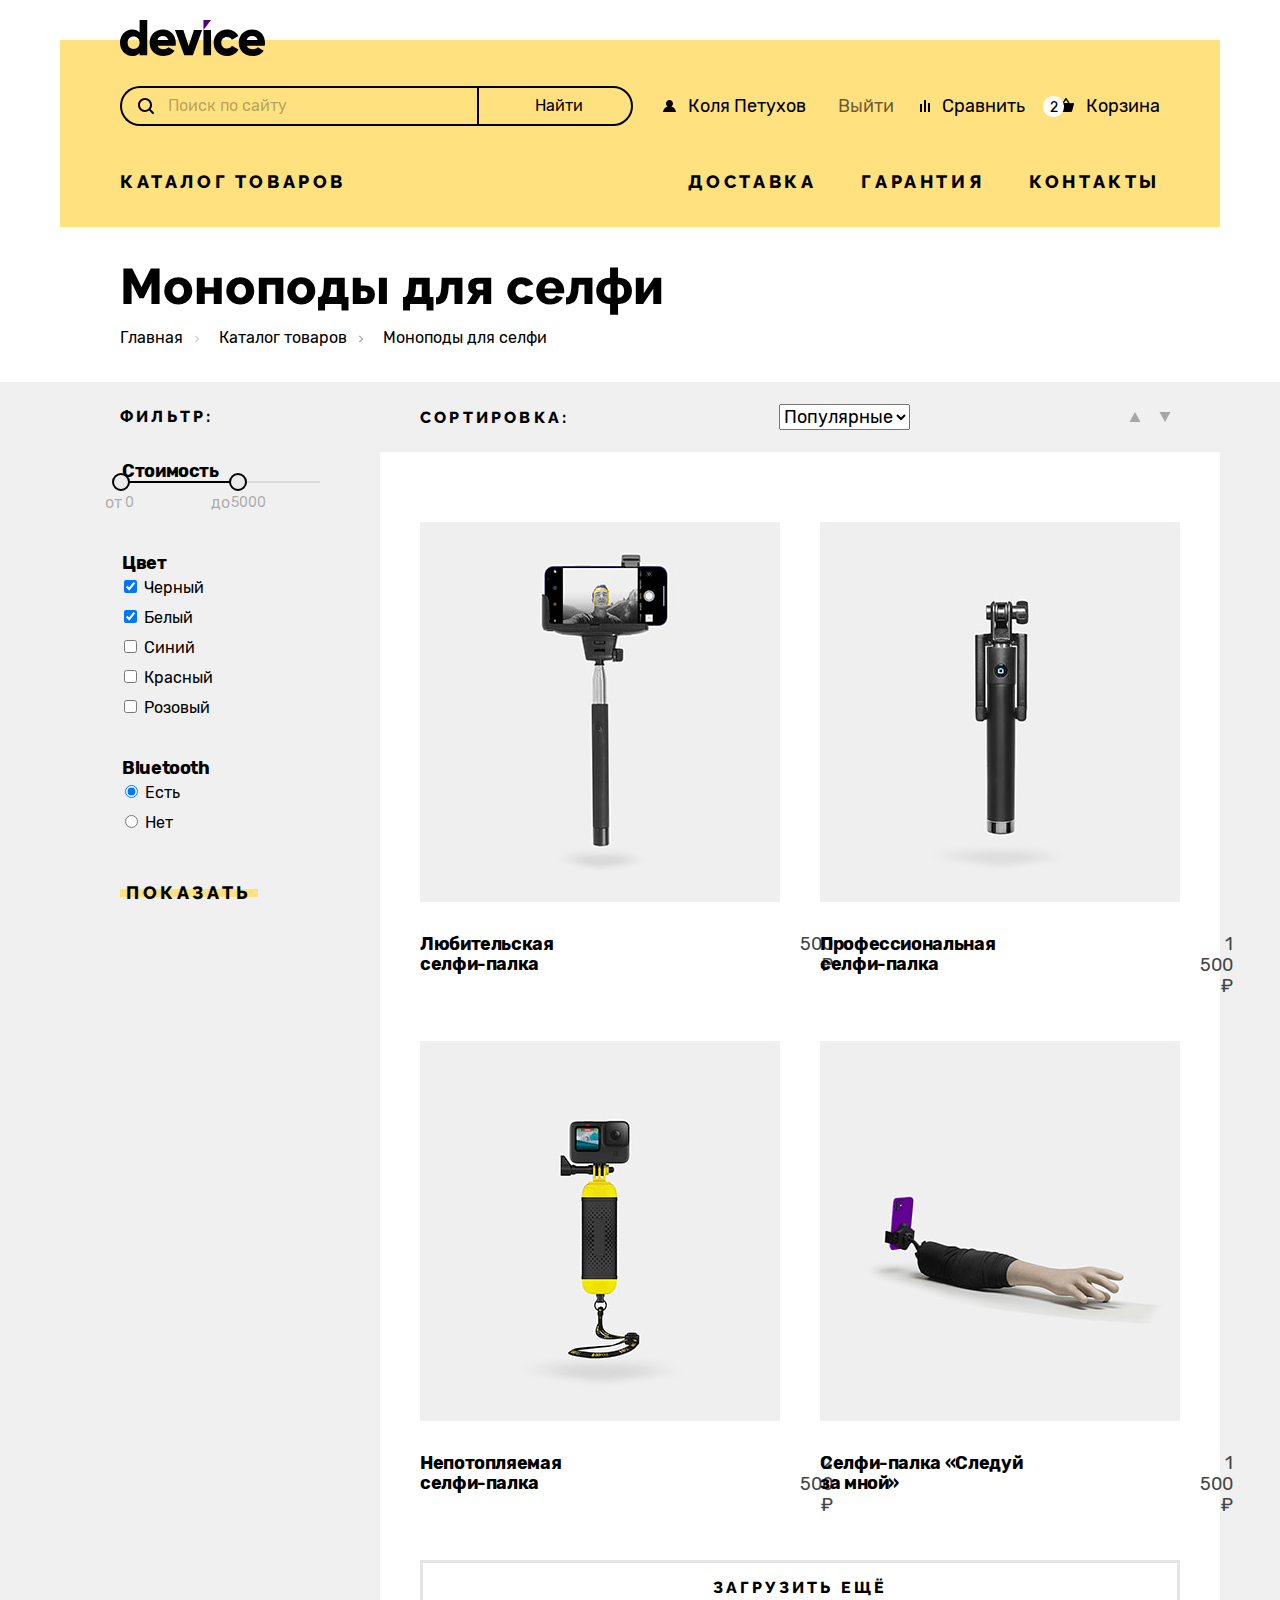
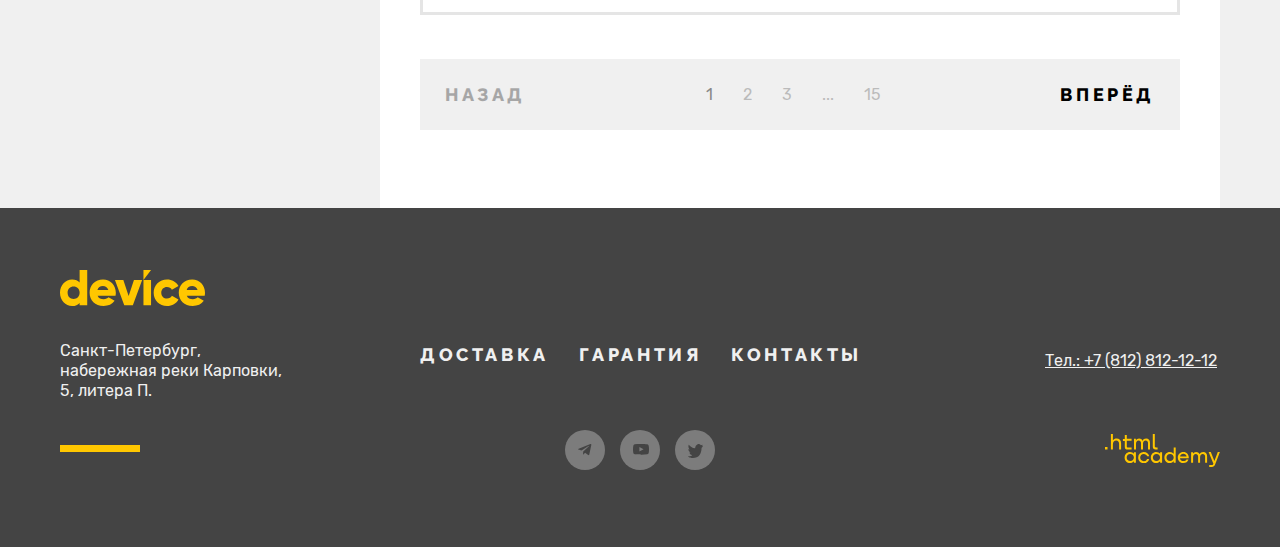
==== commit 08616e9c: "Форма в каталоге" ====
--- a/catalog.html
+++ b/catalog.html
@@ -97,8 +97,35 @@
       <div class="page-container">
         <section class="catalog-products">
           <div class="catalog-filter-container">
-            <h2 class="catalog-adjustment-heading">Фильтр:</h2>
+            <h2 class="catalog-adjustment-heading filter-heading">Фильтр:</h2>
             <form class="catalog-filter" action="https://echo.htmlacademy.ru/" method="get">
+
+              <fieldset class="catalog-filter-group">
+                <legend class="catalog-filter-title price-title">Стоимость</legend>
+
+                <div class="range">
+                  <div class="range-scale">
+                    <div class="range-bar" style="left: 0; width: 119px">
+                      <button class="range-toggle toggle-min">
+                        <span class="visually-hidden">Изменить минимальную цену.</span>
+                      </button>
+                      <button class="range-toggle toggle-max">
+                        <span class="visually-hidden">Изменить максимальную цену.</span>
+                      </button>
+                    </div>
+                  </div>
+
+                  <div class="range-wrapper-inputs">
+                    <label class="catalog-filter-label">
+                      от <input class="range-input" type="number" value="0" name="min-price">
+                    </label>
+                    <label class="catalog-filter-label">
+                      до <input class="range-input" type="number" value="5000" name="max-price" style="width: 37px">
+                    </label>
+                  </div>
+                </div>
+              </fieldset>
+
               <fieldset class="catalog-filter-group">
                 <legend class="catalog-filter-title">Цвет</legend>
                 <label class="control">
@@ -146,13 +173,16 @@
               <ul class="sort-order">
                 <li class="sort-order-item">
                   <a class="sort-order-link" href="#">
-                    <svg class="sort-order-icon" aria-hidden="true" focusable="false" xmlns="http://www.w3.org/2000/svg" width="12" height="10" viewBox="0 0 12 10" fill="currentColor">
+                    <svg class="sort-order-icon" aria-hidden="true" focusable="false" xmlns="http://www.w3.org/2000/svg"
+                      width="12" height="10" viewBox="0 0 12 10" fill="currentColor">
                       <path d="m6 0 5.5 10H.5" /></svg>
                     <span class="visually-hidden">По-убыванию</span>
                   </a>
                 </li>
                 <li class="sort-order-item"><a class="sort-order-link" href="#">
-                  <svg class="sort-order-icon" aria-hidden="true" focusable="false" xmlns="http://www.w3.org/2000/svg" width="12" height="10" viewBox="0 0 12 10" fill="currentColor"><path d="M6 10 .5 0h11"/></svg>
+                    <svg class="sort-order-icon" aria-hidden="true" focusable="false" xmlns="http://www.w3.org/2000/svg"
+                      width="12" height="10" viewBox="0 0 12 10" fill="currentColor">
+                      <path d="M6 10 .5 0h11" /></svg>
                     <span class="visually-hidden">По-возрастанию</span>
                   </a>
                 </li>
@@ -165,7 +195,7 @@
                   <a class="product-card-image-link" href="product.html">
                     <img class="product-card-image" src="images/catalog/product-2.jpg" width="360" height="380" alt="Любительская
               селфи-палка.">
-                   <!--  <div class="product-description-link-wrapper">
+                    <!--  <div class="product-description-link-wrapper">
                       <a href="#" class="product-description-link button">Подробнее</a>
                     </div> -->
                   </a>
@@ -203,7 +233,7 @@
                       alt="Селфи-палка «Следуй за мной».">
                   </a>
                   <a class="product-card-title-link title-left" href="">
-                    <h3 class="product-card-title">Селфи-палка «Следуй <br> за  мной»</h3>
+                    <h3 class="product-card-title">Селфи-палка «Следуй <br> за мной»</h3>
                   </a>
                   <b class="product-card-price">1 500 ₽</b>
                 </li>
@@ -244,12 +274,12 @@
       <div class="footer-container">
         <div class="footer-logo-wrapper">
           <a class="footer-logo-link" href="index.html">
-          <svg class="footer-logo" aria-hidden="true" focusable="false" xmlns="http://www.w3.org/2000/svg" width="145"
-            height="36" fill="none" viewBox="0 0 145 36">
-            <path fill="#FFC700"
-              d="M27.22 0v35.3h-7.6v-2.4c-1.7 1.9-4.1 3.1-7.51 3.1C5.5 36 0 30.2 0 22.7 0 15.2 5.5 9.4 12.1 9.4c3.41 0 5.91 1.2 7.51 3.1V0h7.6Zm-7.6 22.7c0-3.8-2.5-6.2-6.01-6.2-3.5 0-6 2.4-6 6.2 0 3.8 2.5 6.2 6 6.2 3.5-.1 6-2.4 6-6.2ZM43.73 29.2c2.1 0 3.8-.8 4.8-1.9l6.1 3.5c-2.5 3.4-6.2 5.2-11 5.2-8.6 0-14.01-5.8-14.01-13.3 0-7.5 5.4-13.3 13.41-13.3 7.4 0 12.8 5.7 12.8 13.3 0 1.1-.1 2.1-.3 3h-17.9c1 2.6 3.3 3.5 6.1 3.5Zm4.6-9.1c-.8-2.9-3.1-4-5.4-4-2.9 0-4.8 1.4-5.5 4h10.9ZM82.16 10.1l-9.31 25.2h-8.6l-9.31-25.2h8.4l5.3 16 5.31-16h8.2ZM83.46 10.1h7.6v25.2h-7.6V10.1ZM93.66 22.7c0-7.5 5.7-13.3 13.41-13.3 4.9 0 9.21 2.6 11.41 6.5l-6.6 3.8c-.9-1.8-2.7-2.8-4.9-2.8-3.3 0-5.71 2.4-5.71 5.8 0 3.5 2.4 5.8 5.7 5.8 2.2 0 4.1-1.1 4.9-2.8l6.61 3.8c-2.1 3.9-6.4 6.5-11.4 6.5-7.71 0-13.42-5.8-13.42-13.3ZM132.9 29.2c2.1 0 3.8-.8 4.8-1.9l6.1 3.5c-2.5 3.4-6.2 5.2-11 5.2-8.61 0-14.02-5.8-14.02-13.3 0-7.5 5.5-13.3 13.41-13.3 7.4 0 12.81 5.7 12.81 13.3 0 1.1-.1 2.1-.3 3h-17.91c1 2.6 3.3 3.5 6.1 3.5Zm4.7-9.1c-.8-2.9-3.1-4-5.4-4-2.91 0-4.81 1.4-5.51 4h10.9ZM83.46 0v10.1L91.06 0h-7.6Z" />
-          </svg>
-        </a>
+            <svg class="footer-logo" aria-hidden="true" focusable="false" xmlns="http://www.w3.org/2000/svg" width="145"
+              height="36" fill="none" viewBox="0 0 145 36">
+              <path fill="#FFC700"
+                d="M27.22 0v35.3h-7.6v-2.4c-1.7 1.9-4.1 3.1-7.51 3.1C5.5 36 0 30.2 0 22.7 0 15.2 5.5 9.4 12.1 9.4c3.41 0 5.91 1.2 7.51 3.1V0h7.6Zm-7.6 22.7c0-3.8-2.5-6.2-6.01-6.2-3.5 0-6 2.4-6 6.2 0 3.8 2.5 6.2 6 6.2 3.5-.1 6-2.4 6-6.2ZM43.73 29.2c2.1 0 3.8-.8 4.8-1.9l6.1 3.5c-2.5 3.4-6.2 5.2-11 5.2-8.6 0-14.01-5.8-14.01-13.3 0-7.5 5.4-13.3 13.41-13.3 7.4 0 12.8 5.7 12.8 13.3 0 1.1-.1 2.1-.3 3h-17.9c1 2.6 3.3 3.5 6.1 3.5Zm4.6-9.1c-.8-2.9-3.1-4-5.4-4-2.9 0-4.8 1.4-5.5 4h10.9ZM82.16 10.1l-9.31 25.2h-8.6l-9.31-25.2h8.4l5.3 16 5.31-16h8.2ZM83.46 10.1h7.6v25.2h-7.6V10.1ZM93.66 22.7c0-7.5 5.7-13.3 13.41-13.3 4.9 0 9.21 2.6 11.41 6.5l-6.6 3.8c-.9-1.8-2.7-2.8-4.9-2.8-3.3 0-5.71 2.4-5.71 5.8 0 3.5 2.4 5.8 5.7 5.8 2.2 0 4.1-1.1 4.9-2.8l6.61 3.8c-2.1 3.9-6.4 6.5-11.4 6.5-7.71 0-13.42-5.8-13.42-13.3ZM132.9 29.2c2.1 0 3.8-.8 4.8-1.9l6.1 3.5c-2.5 3.4-6.2 5.2-11 5.2-8.61 0-14.02-5.8-14.02-13.3 0-7.5 5.5-13.3 13.41-13.3 7.4 0 12.81 5.7 12.81 13.3 0 1.1-.1 2.1-.3 3h-17.91c1 2.6 3.3 3.5 6.1 3.5Zm4.7-9.1c-.8-2.9-3.1-4-5.4-4-2.91 0-4.81 1.4-5.51 4h10.9ZM83.46 0v10.1L91.06 0h-7.6Z" />
+            </svg>
+          </a>
         </div>
         <div class="footer-elements-wrapper">
           <address class="footer-contacts footer-yellow-line">
@@ -312,10 +342,11 @@
             </address>
 
             <a class="htmlacademy-link" href="https://htmlacademy.ru/">
-              <svg class="htmlacademy-link-icon" aria-hidden="true" focusable="false" xmlns="http://www.w3.org/2000/svg" width="115" height="33" viewBox="0 0 115 33" fill="currentColor">
+              <svg class="htmlacademy-link-icon" aria-hidden="true" focusable="false" xmlns="http://www.w3.org/2000/svg"
+                width="115" height="33" viewBox="0 0 115 33" fill="currentColor">
                 <path
                   d="M0 12.9v2.6h2.5v-2.6H0ZM11.6 4.5c-1.6 0-2.8.7-3.6 1.7h-.1V0h-2v15.5h2v-5.3c0-2.1 1.3-3.6 3.3-3.6 1.8 0 2.9 1.4 2.9 3.2v5.7h2V9.4c.1-3-1.8-4.9-4.5-4.9ZM26.6 4.8h-4.8V1.1h-2v3.8h-1.9v2h1.9v6c0 1.7 1 2.7 2.7 2.7h4.1v-2h-3.7c-.7 0-1.1-.4-1.1-1.1V6.8h4.8v-2ZM41.1 4.6c-1.6 0-2.9.8-3.5 2.1h-.1c-.6-1.2-1.8-2.1-3.4-2.1-1.4 0-2.5.8-3.1 1.8h-.1V4.8H29v10.6h2V10c0-2 1-3.5 2.6-3.5 1.5 0 2.4 1 2.4 2.6v6.3h2V9.8c0-2.4 1.4-3.3 2.6-3.3 1.5 0 2.4 1 2.4 2.6v6.3h2V8.9c.1-2.5-1.4-4.3-3.9-4.3ZM47.8 12.7c0 1.7 1 2.7 2.8 2.7h2v-2h-1.7c-.7 0-1.1-.4-1.1-1.1V0h-2v12.7ZM28.9 19.7c-.9-1.1-2.2-1.8-3.9-1.8-3.1 0-5.4 2.3-5.4 5.6s2.3 5.6 5.4 5.6c1.8 0 3-.8 3.8-1.9h.1v1.6h2V18.2h-2v1.5Zm-3.6 7.4c-2.2 0-3.6-1.6-3.6-3.6s1.4-3.6 3.6-3.6 3.6 1.6 3.6 3.6c0 1.9-1.4 3.6-3.6 3.6ZM44.2 22c-.5-2.4-2.6-4.1-5.4-4.1a5.4 5.4 0 0 0-5.6 5.6c0 3.1 2.2 5.6 5.6 5.6 2.8 0 4.9-1.8 5.4-4.2h-2.1a3.4 3.4 0 0 1-3.3 2.3c-2.2 0-3.6-1.6-3.6-3.6s1.4-3.6 3.6-3.6c1.6 0 2.8 1 3.3 2.2h2.1V22ZM55.1 19.7c-.9-1.1-2.2-1.8-3.9-1.8-3.1 0-5.4 2.3-5.4 5.6s2.3 5.6 5.4 5.6c1.8 0 3-.8 3.8-1.9h.1v1.6h2V18.2h-2v1.5Zm-3.6 7.4c-2.2 0-3.6-1.6-3.6-3.6s1.4-3.6 3.6-3.6 3.6 1.6 3.6 3.6c0 1.9-1.5 3.6-3.6 3.6ZM68.7 19.8c-.9-1.1-2.2-1.9-3.9-1.9-3.1 0-5.4 2.3-5.4 5.6s2.2 5.6 5.4 5.6c1.7 0 3-.8 3.8-1.8h.1v1.5h2V13.4h-2v6.4Zm-3.6 7.3c-2.2 0-3.6-1.6-3.6-3.6s1.4-3.6 3.6-3.6 3.6 1.6 3.6 3.6c-.1 2-1.5 3.6-3.6 3.6ZM78.3 17.9c-3.3 0-5.5 2.5-5.5 5.6 0 3 2.1 5.6 5.5 5.6 2.5 0 4.5-1.3 5.2-3.6h-2.1c-.5 1-1.6 1.6-3 1.6-1.9 0-3.3-1.3-3.4-2.9h8.8c.2-3.6-2-6.3-5.5-6.3Zm0 1.9c1.7 0 3 1 3.3 2.6h-6.5c.3-1.5 1.5-2.6 3.2-2.6ZM98.2 17.9c-1.6 0-2.9.8-3.6 2h-.1c-.6-1.2-1.8-2-3.4-2-1.4 0-2.5.7-3.1 1.8v-1.5h-1.9v10.6h2v-5.4c0-2 1-3.4 2.6-3.5 1.5 0 2.4 1 2.4 2.6v6.3h2v-5.6c0-2.4 1.4-3.3 2.6-3.3 1.5 0 2.4 1 2.4 2.6v6.3h2v-6.5c.1-2.6-1.4-4.4-3.9-4.4ZM109.4 27l-3.6-8.9h-2.2l4.8 11.6c-.3.9-.7 1.2-1.7 1.2h-2.5v2h2.5c1.8 0 2.8-.8 3.5-2.6l4.7-12.2h-2.1l-3.4 8.9Z" />
-                </svg>
+              </svg>
               <span class="visually-hidden">Ссылка на html-academy</span>
             </a>
           </div>
--- a/styles/styles.css
+++ b/styles/styles.css
@@ -256,6 +256,7 @@
 
   .search-form-button:focus-visible {
     outline: 2px solid #AF4FFF;
+
   }
 }
 
@@ -434,7 +435,7 @@
 .slider-button-wrapper {
   position: absolute;
   left: 30px;
-  bottom: 289px;;
+  top: 211px;;
   display: flex;
   justify-content: space-between;
   width: 530px;
@@ -804,15 +805,14 @@
 
 .services-description-list {
   margin: 0;
-  margin-top:auto;
-  margin-bottom:auto;
+  margin-top:90px;
   padding: 0;
   width: 694px;
   box-sizing: border-box;
   background-image: url("../images/servises-description-item/delivery.svg");
   background-repeat: no-repeat;
   background-size: 136px 167px;
-  background-position: center right;
+  background-position: 100% 0;
 }
 
 .services-description-title {
@@ -1100,11 +1100,11 @@
 
  .subscription-input:focus {
   background-color: #DCDCDC;
-  border: none;
+  outline: none;
  }
 
  .subscription-input:focus {
-  outline: none;
+  background-color: #DCDCDC;
 }
 
 @supports selector(:focus-visible) {
@@ -1114,6 +1114,7 @@
   }
 
   .subscription-input:focus-visible {
+    background-color: #DCDCDC;
     outline: none;
   }
 }
@@ -1571,6 +1572,8 @@
   box-sizing: border-box;
 }
 
+
+
 .catalog-adjustment-heading {
   font-family: "Raleway", sans-serif;
   font-weight: 800;
@@ -1579,15 +1582,130 @@
   letter-spacing: 0.2em;
   text-transform: uppercase;
   color: #000000;
+  margin: 0;
+}
+
+.filter-heading{
+  margin-top: 25px;
+  margin-bottom: 35px;
+}
+
+.catalog-filter-group {
+  margin: 0;
+  margin-bottom: 35px;
+  padding: 0;
+  border: none;
+  display: flex;
+  flex-direction: column;
 }
 
 .catalog-filter-title {
+  margin-top: 10px;
   font-size: 18px;
   line-height: 20px;
   font-weight: 700;
   letter-spacing: -0.02em;
   color: #000000;
 }
+
+.price-title {
+  margin-bottom: 0;
+}
+
+.range-scale {
+  position: relative;
+  height: 2px;
+  margin-bottom: 5px;
+  background-color: #DCDCDC;
+}
+
+.range-bar {
+  position: absolute;
+  height: 2px;
+  background-color: #000000;
+}
+
+.range-toggle {
+  position: absolute;
+  width: 18px;
+  height: 18px;
+  background: #EBEBEB;
+  border: 2px solid #000000;
+  border-radius: 50%;
+  cursor: pointer;
+}
+
+.range-toggle:hover {
+  border: 2px solid rgba(0, 0, 0, 0.3);
+}
+
+.range-toggle:active {
+  border: 2px solid #000000;
+  background: #000000;
+}
+
+.range-toggle:focus {
+  outline: 2px solid #AF4FFF;
+}
+
+@supports selector(:focus-visible) {
+
+  .range-toggle:focus {
+    outline: none;
+  }
+
+  .range-toggle:focus-visible {
+    outline: 2px solid #AF4FFF;
+  }
+}
+
+.toggle-min {
+  top: -8px;
+  left: -8px;
+}
+
+.toggle-max {
+  top: -8px;
+  right: -8px;
+}
+
+.range-wrapper-inputs {
+  display: flex;
+  margin-left: -15px;
+  padding-right: 48px;
+  justify-content: space-between;
+  align-items:center;
+}
+
+.catalog-filter-label {
+  display: flex;
+  margin-right: 5px;
+}
+
+.range-input {
+  width: 15px;
+  padding: 0 0;
+  font-family: 'Rubik', sans-serif;
+  font-size: 14px;
+  line-height: 20px;
+  text-align: center;
+  background-color: transparent;
+  border: none;
+  appearance: textfield;
+  color: rgba(0, 0, 0, 0.3);
+}
+
+.catalog-filter-label {
+  color: rgba(0, 0, 0, 0.3);
+}
+
+.range-input::-webkit-outer-spin-button,
+.range-input::-webkit-inner-spin-button {
+  appearance: none;
+  margin: 0;
+}
+
+
 
 .filter-button {
   background-color: rgba(240, 240, 240, 0);
@@ -1702,12 +1820,10 @@
 .product-card-image {
   display: block;
   object-fit: contain;
-}
-
-.product-card-image-link {
   grid-column: 1/ -1;
   position: relative;
 }
+
 
 .product-card-title-link {
   grid-column: 1/ 2;
@@ -1893,7 +2009,7 @@
 
 
 .footer-logo-link:hover svg {
-  opacity: 0.8;
+  opacity: 0.6;
 }
 
 .footer-logo-link:active svg {
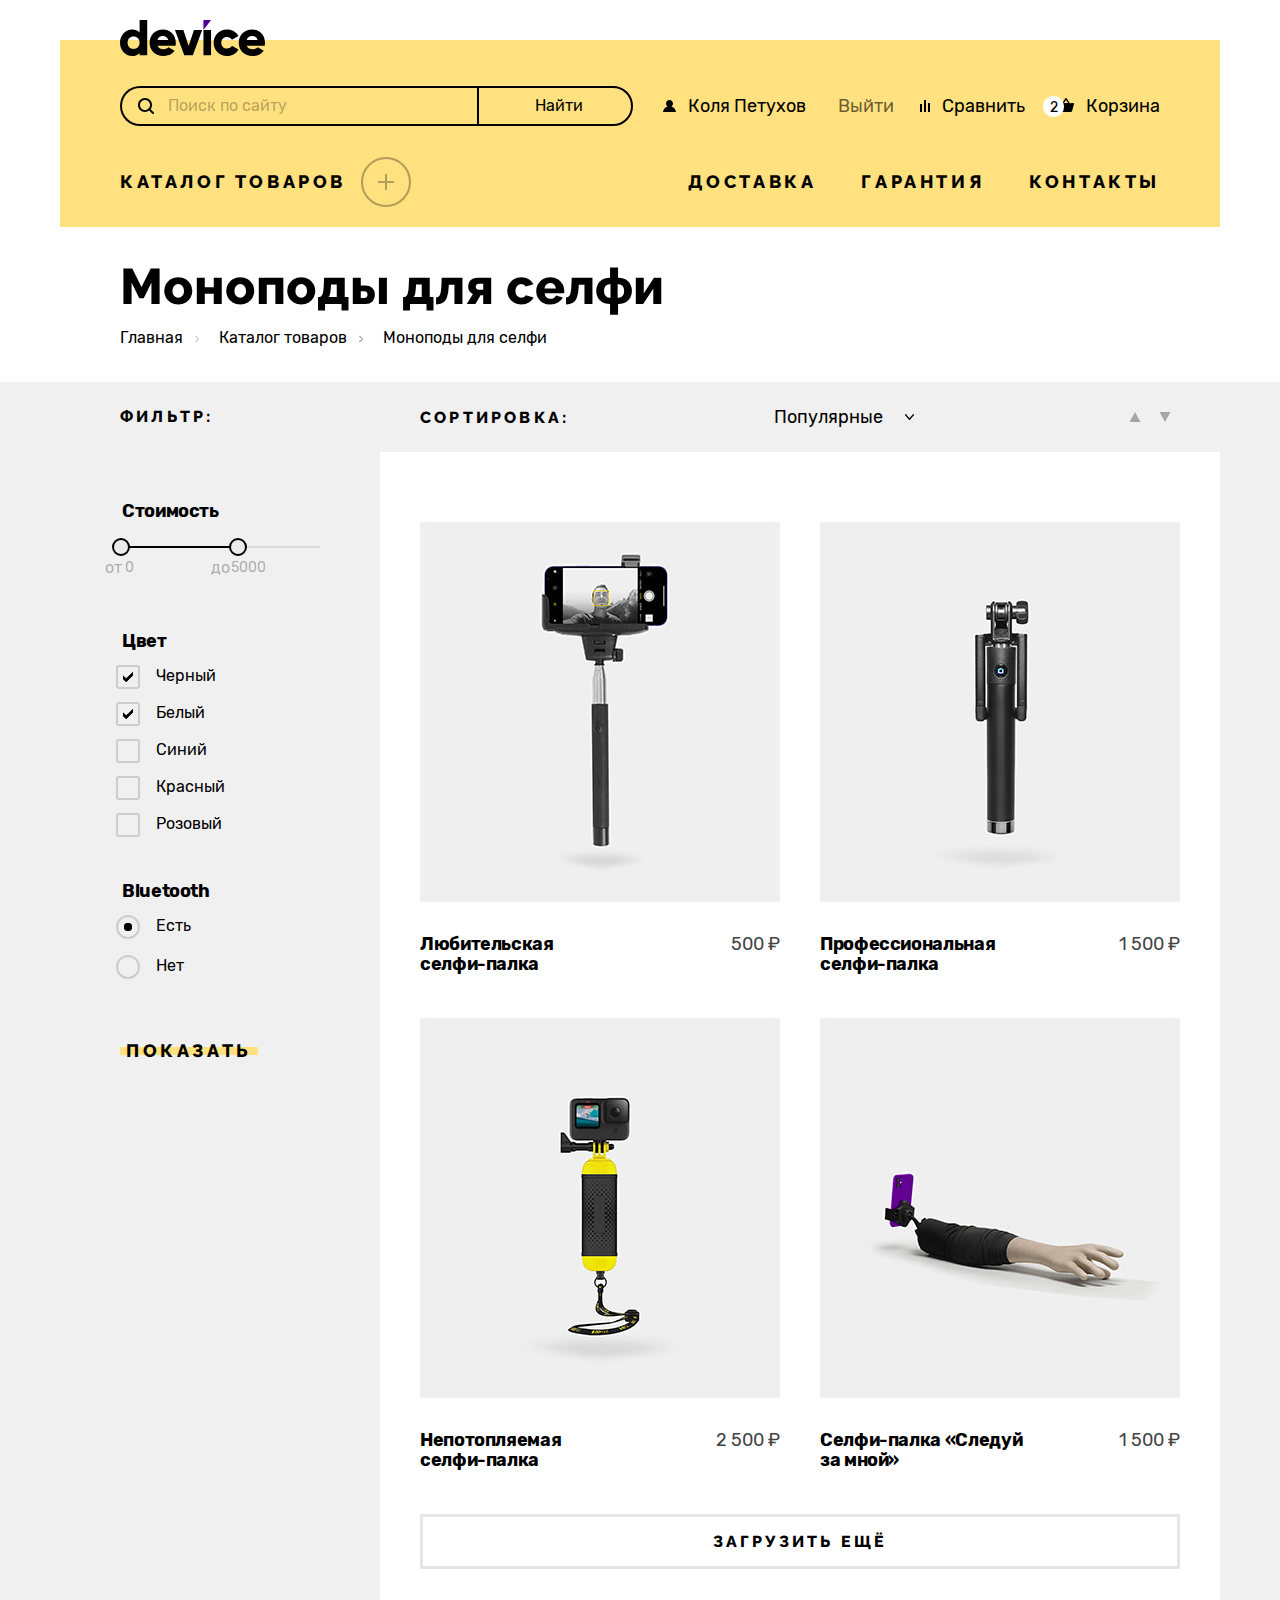
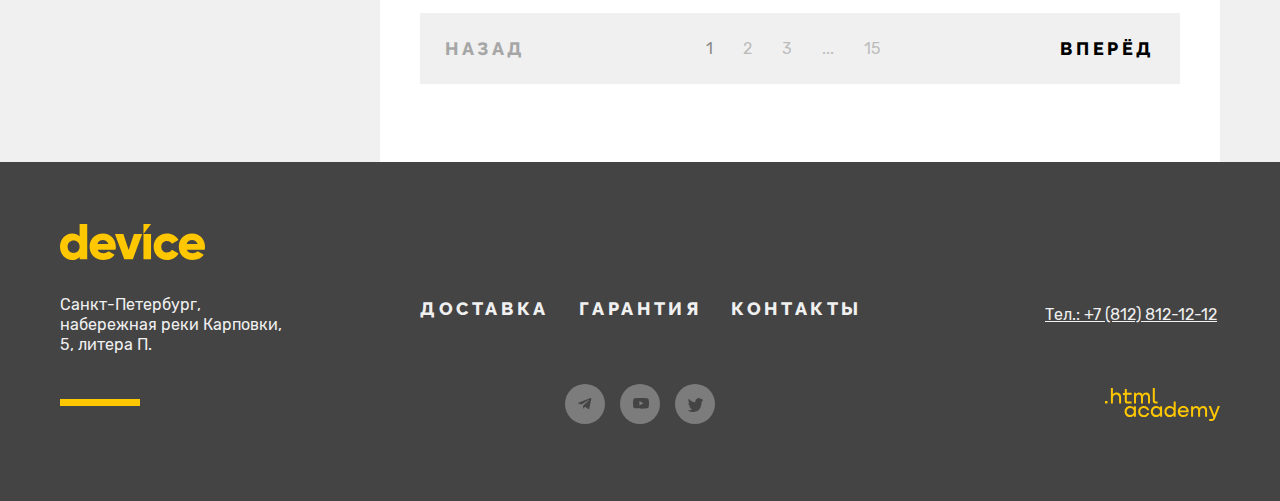
==== commit c869977d: "Merge pull request #10 from TamaraGeddert/master" ====
--- a/catalog.html
+++ b/catalog.html
@@ -60,7 +60,11 @@
         <nav class="navigation">
           <ul class="navigation-list">
             <li class="navigation-list-item item-left">
-              <a class="navigation-list-link" href="catalog.html">Каталог товаров</a>
+              <a class="navigation-list-link " href="catalog.html">Каталог товаров <span class="navigation-list-link-catalog">
+                <svg class="catalog-list-icon" xmlns="http://www.w3.org/2000/svg" width="16" height="16"
+                viewBox="0 0 16 16" fill="currentColor">
+                <path d="M16 7H9V0H7v7H0v2h7v7h2V9h7V7Z" /></svg></span>
+              </a>
             </li>
             <li class="navigation-list-item">
               <a class="navigation-list-link" href="#">Доставка</a>
@@ -88,7 +92,7 @@
                 <a class="breadcrumbs-link breadcrumbs-icon" href="#">Каталог товаров</a>
               </li>
               <li class="breadcrumbs-item">
-                <a class="breadcrumbs-link" href="#">Моноподы для селфи</a>
+                <a class="breadcrumbs-link" aria-current="page" href="catalog.html">Моноподы для селфи</a>
               </li>
             </ul>
           </div>
@@ -100,7 +104,7 @@
             <h2 class="catalog-adjustment-heading filter-heading">Фильтр:</h2>
             <form class="catalog-filter" action="https://echo.htmlacademy.ru/" method="get">
 
-              <fieldset class="catalog-filter-group">
+              <fieldset class="catalog-filter-group range-group">
                 <legend class="catalog-filter-title price-title">Стоимость</legend>
 
                 <div class="range">
@@ -126,38 +130,50 @@
                 </div>
               </fieldset>
 
-              <fieldset class="catalog-filter-group">
+              <fieldset class="catalog-filter-group filter-group-color ">
                 <legend class="catalog-filter-title">Цвет</legend>
-                <label class="control">
-                  <input class="control-input" type="checkbox" name="black" checked>
-                  Черный
-                </label>
-                <label class="control">
-                  <input class="control-input" type="checkbox" name="white" checked>
-                  Белый
-                </label>
-                <label class="control">
-                  <input class="control-input" type="checkbox" name="blue">
-                  Синий
-                </label>
-                <label class="control">
-                  <input class="control-input" type="checkbox" name="red">
-                  Красный
-                </label>
-                <label class="control">
-                  <input class="control-input" type="checkbox" name="pink">
-                  Розовый
+                <label class="control control-color">
+                  <input class="control-input visually-hidden " type="checkbox" name="black" checked>
+                  <span class="control-mark"></span>
+                  <span class="control-label">
+                  Черный</span>
+                </label>
+                <label class="control control-color filter-group-color">
+                  <input class="control-input visually-hidden " type="checkbox" name="white" checked>
+                  <span class="control-mark"></span>
+                  <span class="control-label">
+                  Белый</span>
+                </label>
+                <label class="control control-color filter-group-color">
+                  <input class="control-input visually-hidden " type="checkbox" name="blue">
+                  <span class="control-mark"></span>
+                  <span class="control-label">
+                  Синий</span>
+                </label>
+                <label class="control control-color filter-group-color">
+                  <input class="control-input visually-hidden " type="checkbox" name="red">
+                  <span class="control-mark"></span>
+                  <span class="control-label">
+                  Красный</span>
+                </label>
+                <label class="control control-color filter-group-color">
+                  <input class="control-input visually-hidden" type="checkbox" name="pink">
+                  <span class="control-mark"></span>
+                  <span class="control-label">
+                  Розовый</span>
                 </label>
               </fieldset>
-              <fieldset class="catalog-filter-group">
+              <fieldset class="catalog-filter-group filter-group-bluetooth">
                 <legend class="catalog-filter-title">Bluetooth</legend>
-                <label class="control">
-                  <input class="control-input" type="radio" name="product-group" checked>
-                  Есть
-                </label>
-                <label class="control">
-                  <input class="control-input" type="radio" name="product-group">
-                  Нет
+                <label class="control control-bluetooth">
+                  <input class="control-input visually-hidden" type="radio" name="product-group" checked>
+                  <span class="control-mark-bluetooth"></span>
+                  <span class="control-label-bluetooth">Есть</span>
+                </label>
+                <label class="control control-bluetooth">
+                  <input class="control-input visually-hidden" type="radio" name="product-group">
+                  <span class="control-mark-bluetooth"></span>
+                  <span class="control-label-bluetooth">Нет</span>
                 </label>
               </fieldset>
               <button class="filter-button button button-yellow" type="submit">Показать</button>
@@ -192,81 +208,77 @@
             <div class="products-column">
               <ul class="product-list">
                 <li class="product-card">
-                  <a class="product-card-image-link" href="product.html">
+                  <a class="product-card-link" href="product.html">
                     <img class="product-card-image" src="images/catalog/product-2.jpg" width="360" height="380" alt="Любительская
               селфи-палка.">
-                    <!--  <div class="product-description-link-wrapper">
-                      <a href="#" class="product-description-link button">Подробнее</a>
-                    </div> -->
-                  </a>
-                  <a class="product-card-title-link title-left" href="">
-                    <h3 class="product-card-title">Любительская <br>
-                      селфи-палка</h3>
+                    <div class="product-title-wrapper">
+                      <h3 class="product-card-title">Любительская <br>
+                        селфи-палка</h3>
                   </a>
                   <b class="product-card-price">500 ₽</b>
-
-                </li>
-                <li class="product-card">
-                  <a class="product-card-image-link" href="product.html">
-                    <img class="product-card-image" src="images/catalog/product-2-1.jpg" width="360" height="380"
-                      alt="Профессиональная селфи-палка.">
-                  </a>
-                  <a class="product-card-title-link title-left" href="">
-                    <h3 class="product-card-title">Профессиональная <br> селфи-палка </h3>
-                  </a>
-                  <b class="product-card-price">1 500 ₽</b>
-                </li>
-                <li class="product-card">
-                  <a class="product-card-image-link" href="product.html">
-                    <img class="product-card-image" src="images/catalog/product-2-2.jpg" width="360" height="380" alt="Непотопляемая
+            </div>
+            </li>
+            <li class="product-card">
+              <a class="product-card-link"" href=" product.html">
+                <img class="product-card-image" src="images/catalog/product-2-1.jpg" width="360" height="380"
+                  alt="Профессиональная селфи-палка.">
+                <div class="product-title-wrapper">
+                  <h3 class="product-card-title">Профессиональная <br> селфи-палка </h3>
+              </a>
+              <b class="product-card-price">1 500 ₽</b>
+          </div>
+          </li>
+          <li class="product-card">
+            <a class="product-card-link"" href=" product.html">
+              <img class="product-card-image" src="images/catalog/product-2-2.jpg" width="360" height="380" alt="Непотопляемая
               селфи-палка.">
-                  </a>
-                  <a class="product-card-title-link title-left" href="">
-                    <h3 class="product-card-title">Непотопляемая <br>
-                      селфи-палка</h3>
-                  </a>
-                  <b class="product-card-price">2 500 ₽</b>
-                </li>
-                <li class="product-card">
-                  <a class="product-card-image-link" href="product.html">
-                    <img class="product-card-image" src="images/catalog/product-2-3.jpg" width="360" height="380"
-                      alt="Селфи-палка «Следуй за мной».">
-                  </a>
-                  <a class="product-card-title-link title-left" href="">
-                    <h3 class="product-card-title">Селфи-палка «Следуй <br> за мной»</h3>
-                  </a>
-                  <b class="product-card-price">1 500 ₽</b>
-                </li>
-              </ul>
-
-              <button class="show-more button button-grey-border" type="button">Загрузить ещё</button>
-
-              <ul class="pagination">
-                <li class="pagination-item pagination-prev">
-                  <a class="pagination-link-button pagination-disabled">Назад</a>
-                </li>
-                <li class="pagination-item">
-                  <a class="pagination-link pagination-current">1</a>
-                </li>
-                <li class="pagination-item">
-                  <a class="pagination-link" href="#">2</a>
-                </li>
-                <li class="pagination-item">
-                  <a class="pagination-link" href="#">3</a>
-                </li>
-                <li class="pagination-item">
-                  <a class="pagination-link" href="#">...</a>
-                </li>
-                <li class="pagination-item">
-                  <a class="pagination-link" href="#">15</a>
-                </li>
-                <li class="pagination-item pagination-next">
-                  <a class="pagination-link-button" href="#">Вперёд</a>
-                </li>
-              </ul>
-            </div>
-          </div>
-        </section>
+              <div class="product-title-wrapper">
+                <h3 class="product-card-title">Непотопляемая <br>
+                  селфи-палка</h3>
+            </a>
+            <b class="product-card-price">2 500 ₽</b>
+      </div>
+      </li>
+      <li class="product-card">
+        <a class="product-card-link" href="product.html">
+          <img class="product-card-image" src="images/catalog/product-2-3.jpg" width="360" height="380"
+            alt="Селфи-палка «Следуй за мной».">
+          <div class="product-title-wrapper">
+            <h3 class="product-card-title">Селфи-палка «Следуй <br> за мной»</h3>
+        </a>
+        <b class="product-card-price">1 500 ₽</b>
+        </div>
+      </li>
+      </ul>
+
+      <button class="show-more button button-grey-border" type="button">Загрузить ещё</button>
+
+      <ul class="pagination">
+        <li class="pagination-item pagination-prev">
+          <a class="pagination-link-button pagination-disabled">Назад</a>
+        </li>
+        <li class="pagination-item">
+          <a class="pagination-link pagination-current">1</a>
+        </li>
+        <li class="pagination-item">
+          <a class="pagination-link" href="#">2</a>
+        </li>
+        <li class="pagination-item">
+          <a class="pagination-link" href="#">3</a>
+        </li>
+        <li class="pagination-item">
+          <a class="pagination-link" href="#">...</a>
+        </li>
+        <li class="pagination-item">
+          <a class="pagination-link" href="#">15</a>
+        </li>
+        <li class="pagination-item pagination-next">
+          <a class="pagination-link-button" href="#">Вперёд</a>
+        </li>
+      </ul>
+      </div>
+      </div>
+      </section>
       </div>
       </div>
     </main>
--- a/styles/styles.css
+++ b/styles/styles.css
@@ -371,6 +371,7 @@
   background-color: inherit;
   text-decoration: none;
   text-transform: uppercase;
+  position: relative;
 }
 
 .navigation-list-link:hover {
@@ -394,6 +395,33 @@
   .navigation-list-link:focus-visible {
     outline: 2px solid #AF4FFF;
   }
+}
+
+.navigation-list-link-catalog {
+  position: relative;
+}
+
+.navigation-list-link-catalog {
+  display: block;
+  position: absolute;
+  width: 46px;
+  height: 46px;
+  top: 0;
+  bottom: 0;
+  right: -65px;
+  margin: auto;
+  border-radius: 50%;
+  border: 2px solid rgba(0, 0, 0, 0.3);
+}
+
+.catalog-list-icon {
+  fill: rgba(0, 0, 0, 0.3);
+  position: absolute;
+  top: 0;
+  bottom: 0;
+  left: 0;
+  right: 0;
+  margin: auto;
 }
 
 .item-left {
@@ -521,10 +549,6 @@
   width: 220px;
   box-sizing: border-box;
 }
-
-
-
-
 
 
 .product-features-table {
@@ -1587,16 +1611,28 @@
 
 .filter-heading{
   margin-top: 25px;
-  margin-bottom: 35px;
+  margin-bottom: 120px;
 }
 
 .catalog-filter-group {
   margin: 0;
-  margin-bottom: 35px;
   padding: 0;
   border: none;
   display: flex;
   flex-direction: column;
+  position: relative;
+}
+
+.range-group {
+  margin-bottom: 83px;
+}
+
+.filter-group-color {
+  margin-bottom: 65px;
+}
+
+.filter-group-bluetooth {
+  margin-bottom: 35px;
 }
 
 .catalog-filter-title {
@@ -1606,10 +1642,77 @@
   font-weight: 700;
   letter-spacing: -0.02em;
   color: #000000;
+  position: absolute;
+  top:-45px;
+}
+
+.control-input[type="checkbox"]:checked + .control-mark::before,
+.control-input[type="checkbox"]:checked + .control-mark::after {
+  position: absolute;
+  top: 0;
+  bottom: 0;
+  left: 5px;
+  right: 0;
+  margin: auto;
+  content: url("../images/sort-tick.svg");
+}
+
+.control-mark-bluetooth {
+  position: absolute;
+  top: 0;
+  bottom: -2px;
+  left: -4px;
+  margin: auto;
+  width: 20px;
+  height: 20px;
+  border-radius: 50%;
+  border: 2px solid #CCCCCC;
+}
+
+.control-input[type="radio"]:checked + .control-mark-bluetooth::before,
+.control-input[type="radio"]:checked + .control-mark-bluetooth::after {
+  position: absolute;
+  top: 0;
+  bottom: 0;
+  right: 0;
+  left: 0;
+  margin: auto;
+  width: 8px;
+  height: 8px;
+  content: "";
+  background-color: #000000;
+  border-radius: 50%;
+}
+
+.control:hover {
+  opacity: 0.6;
+}
+
+.control:active {
+  opacity: 0.3;
+}
+
+.control:focus {
+  outline: 2px solid #AF4FFF;
+}
+
+@supports selector(:focus-visible) {
+
+  .control:focus {
+    outline: none;
+  }
+
+  .control:focus-visible {
+    outline: 2px solid #AF4FFF;
+  }
+}
+
+.control:disabled {
+  opacity: 0.1;
 }
 
 .price-title {
-  margin-bottom: 0;
+  margin: 0;
 }
 
 .range-scale {
@@ -1705,7 +1808,32 @@
   margin: 0;
 }
 
-
+.control {
+  color: #000000;
+  line-height: 20px;
+  padding-left: 36px;
+  position: relative;
+}
+
+.control-color {
+  margin-bottom: 17px;
+}
+
+.control-mark {
+  position: absolute;
+  top: 0;
+  bottom: -2px;
+  left: -4px;
+  margin: auto;
+  width: 20px;
+  height: 20px;
+  border: 2px solid #CCCCCC;
+  border-radius: 3px;
+}
+
+.control-bluetooth {
+  margin-bottom: 20px;
+}
 
 .filter-button {
   background-color: rgba(240, 240, 240, 0);
@@ -1713,6 +1841,46 @@
 
 .catalog-right-column {
   width: 840px;
+}
+
+.select-control {
+  width: 141px;
+  background-color: #F0F0F0;
+  border: none;
+  padding-right: 30px;
+  background-image: url(../images/select-arrow.svg);
+  background-repeat: no-repeat;
+  background-position: right;
+  appearance: none;
+}
+
+.select-control:hover {
+  opacity: 0.6;
+}
+
+.select-control:active {
+  opacity: 0.3;
+}
+
+.select-control:focus {
+  outline: 2px solid #AF4FFF;
+  opacity: 1;
+}
+
+@supports selector(:focus-visible) {
+
+  .select-control:focus {
+    outline: none;
+  }
+
+  .select-control:focus-visible {
+    outline: 2px solid #AF4FFF;
+    opacity: 1;
+  }
+}
+
+.select-control:disabled {
+  opacity: 0.1;
 }
 
 .sort-order-container {
@@ -1780,9 +1948,7 @@
   background-color: #FFFFFF;
 }
 
-.control {
-  color: #000000;
-}
+
 
 .select-control {
   font-family: "Rubik", sans-serif;
@@ -1805,30 +1971,45 @@
   margin-bottom: 44px;
   padding: 0;
   list-style-type: none;
-
 }
 
 .product-card {
-  display: grid;
-  grid-template-columns: auto auto;
-  grid-template-rows: min-content auto;
-  row-gap: 32px;
-  position: relative;
-}
-
+  display: flex;
+  flex-direction: column;
+}
+
+.product-card-link {
+  display: block;
+  color: #000000;
+  text-decoration: none;
+}
 
 .product-card-image {
   display: block;
+  margin-bottom: 32px;
+}
+
+.product-title-wrapper {
+  display: flex;
+  justify-content: space-between;
+}
+
+
+
+
+
+.product-card-image-link {
+ /*  display: block;
   object-fit: contain;
   grid-column: 1/ -1;
-  position: relative;
+  position: relative; */
 }
 
 
 .product-card-title-link {
-  grid-column: 1/ 2;
+  /* grid-column: 1/ 2;
   text-decoration: none;
-  color: #000000;
+  color: #000000; */
 }
 
 .product-card-title {
@@ -1847,29 +2028,6 @@
   text-align: right;
   color: #444444;
 }
-
-/* .product-description-link-wrapper {
-  display: none;
-  position: absolute;
-  z-index: 1;
-  width: 360px;
-  height: 380px;
-  background-color:  rgba(240, 240, 240, 0.8);
-}
-
-.product-description-link {
-  display: block;
-  position: relative;
-  width: 220px;
-  top: 175px;
-  left: 75px;
-  background-image: url(../images/yellow-block.svg);
-  background-repeat: repeat-x;
-  background-position: center;
-  margin: 0;
-} */
-
-
 
 
 .show-more {
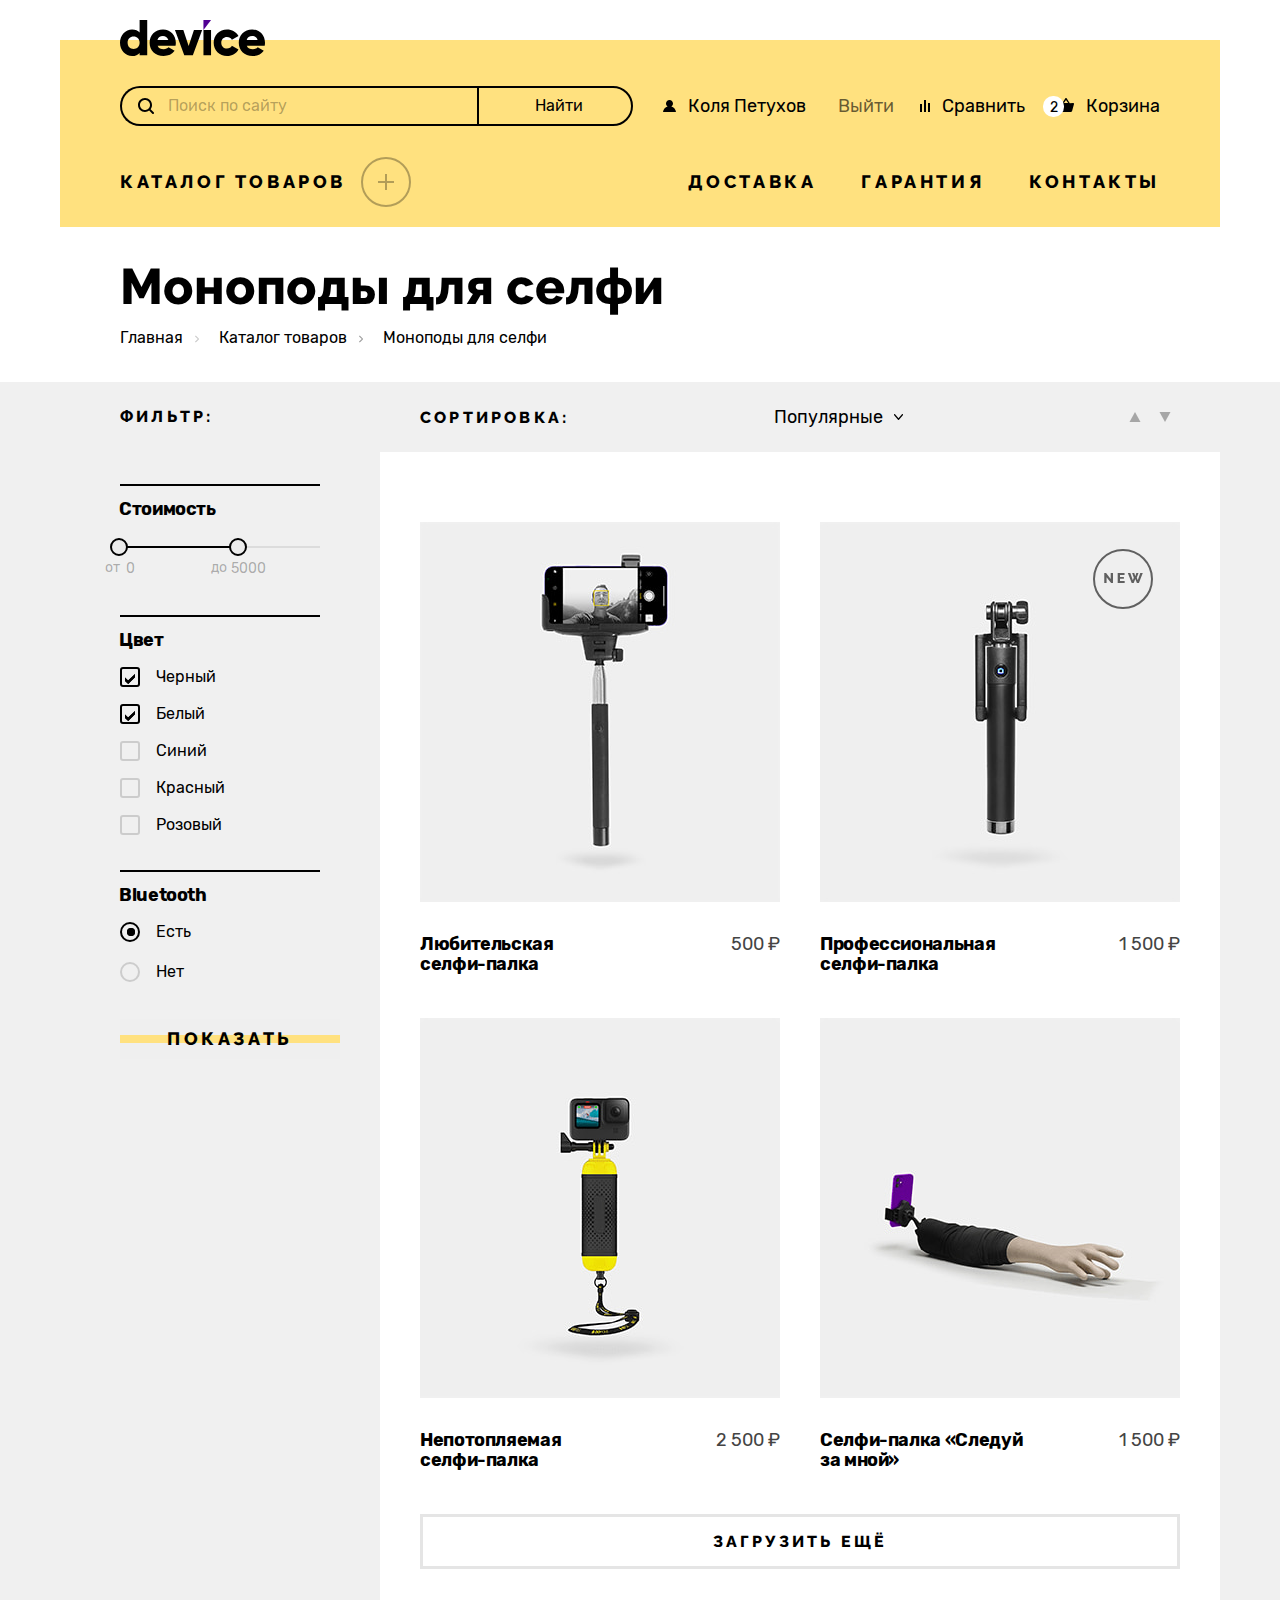
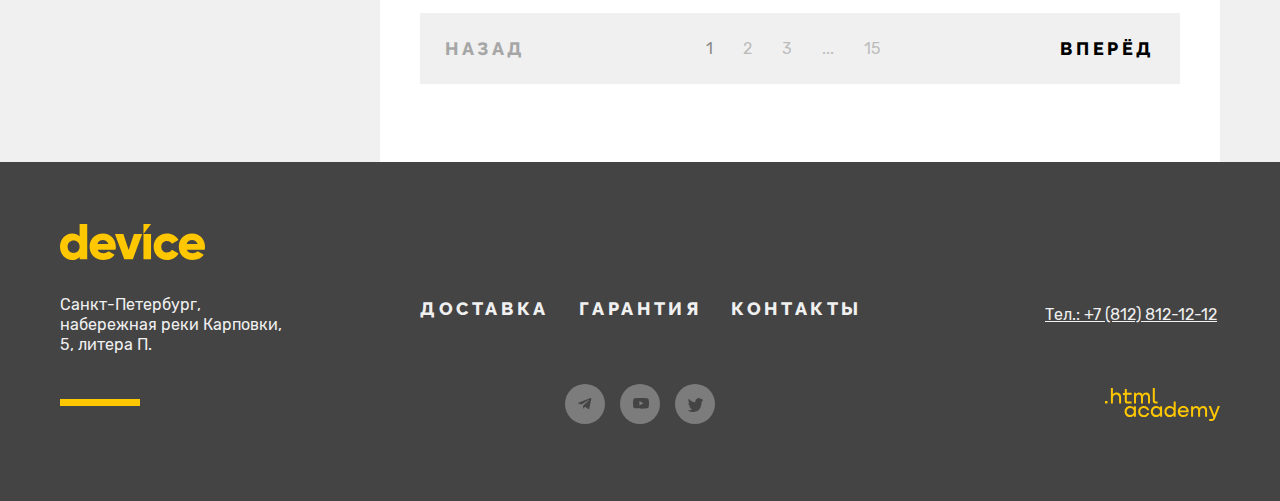
==== commit 0533a04b: "Merge pull request #12 from TamaraGeddert/master" ====
--- a/catalog.html
+++ b/catalog.html
@@ -21,7 +21,7 @@
         <div class="header-top-container">
           <form class="search-form" action="https://echo.htmlacademy.ru/" method="post">
             <label class="visually-hidden" for="search">Поиск по сайту</label>
-            <input class="search-form-input" type="text" name="find" placeholder="Поиск по сайту">
+            <input class="search-form-input" type="text" id="search" name="find" placeholder="Поиск по сайту">
             <button class="search-form-button" type="submit">Найти</button>
           </form>
           <nav class="navigation">
@@ -41,7 +41,7 @@
               <li class="navigation-user-item">
                 <a class="navigation-user-link compare-button" href="#">
                   <svg class="navigation-icon" aria-hidden="true" focusable="false" xmlns="http://www.w3.org/2000/svg"
-                    aria-hidden="true" focusable="false" width="10" height="12" viewBox="0 0 10 12" fill="currentColor">
+                    width="10" height="12" viewBox="0 0 10 12" fill="currentColor">
                     <path d="M6 0H4v12h2V0ZM2 4H0v8h2V4ZM10 3H8v9h2V3Z" /></svg>
                   Сравнить</a>
               </li>
@@ -53,6 +53,38 @@
                       d="m15.3 5-3.5.2L8.6.3C8.5.1 8.2 0 8 0c-.2 0-.5.1-.6.3L4.2 5.2H.7c-.4 0-.7.3-.7.7v.2l1.9 6.8c.2.7.7 1.1 1.4 1.1h9.4c.7 0 1.2-.4 1.4-1.1L16 6v-.2c0-.4-.3-.8-.7-.8ZM8 1.9l2.2 3.2H5.9L8 1.9Z" />
                   </svg>
                   Корзина</a>
+                <div class="popover popover-cart popover-open">
+                  <div class="popover-content">
+                    <ul class="basket-products-list">
+                      <li class="basket-products-item">
+                        <a href="#" class="basket-product-link">
+                          <div class="basket-product-wrapper">
+                            <img class="basket-product-img" src="images/basket/basket-image-1.jpg" width="39"
+                              height="43" alt="Уменьшенная копия фотографии любительской селфи-палки.">
+                            <h3 class="basket-product-title">Любительская <br> селфи-палка</h3>
+                          </div>
+                        </a>
+                      </li>
+                      <li class="basket-products-item">
+                        <a href="#" class="basket-product-link">
+                          <div class="basket-product-wrapper">
+                            <img class="basket-product-img" src="images/basket/basket-image-2.jpg" width="39"
+                              height="43" alt="Уменьшенная копия фотографии профессиональной селфи-палки.">
+                            <h3 class="basket-product-title">Профессиональная <br>
+                              селфи-палка</h3>
+                          </div>
+                        </a>
+                      </li>
+                    </ul>
+                    <dl class="basket-prise-counter">
+                      <dt class="basket-prise-item products-counter">Товаров:</dt>
+                      <dd class="basket-prise-description">2</dd>
+                      <dt class="basket-prise-item price">Сумма:</dt>
+                      <dd class="basket-prise-description">2000 ₽</dd>
+                    </dl>
+                    <a class="basket-popover-link" href="#">Открыть корзину</a>
+                  </div>
+                </div>
               </li>
             </ul>
           </nav>
@@ -60,11 +92,21 @@
         <nav class="navigation">
           <ul class="navigation-list">
             <li class="navigation-list-item item-left">
-              <a class="navigation-list-link " href="catalog.html">Каталог товаров <span class="navigation-list-link-catalog">
-                <svg class="catalog-list-icon" xmlns="http://www.w3.org/2000/svg" width="16" height="16"
-                viewBox="0 0 16 16" fill="currentColor">
-                <path d="M16 7H9V0H7v7H0v2h7v7h2V9h7V7Z" /></svg></span>
+              <a class="navigation-list-link " href="catalog.html">Каталог товаров <span class="catalog-icon-wrapper">
+                  <svg class="catalog-list-icon" aria-hidden="true" focusable="false" xmlns="http://www.w3.org/2000/svg"
+                    width="16" height="16" viewBox="0 0 16 16" fill="currentColor">
+                    <path d="M16 7H9V0H7v7H0v2h7v7h2V9h7V7Z" /></svg></span>
               </a>
+              <ul class="header-subcatalog">
+                <li class="subcatalog-item"><a href="#" class="subcatalog-link">Виртуальная реальность</a>
+                </li>
+                <li class="subcatalog-item"><a href="#" class="subcatalog-link">Фитнес-браслеты</a></li>
+                <li class="subcatalog-item"><a href="#" class="subcatalog-link">Квадрокоптеры</a></li>
+                <li class="subcatalog-item"><a href="#" class="subcatalog-link">Моноподы для cелфи</a></li>
+                <li class="subcatalog-item"><a href="#" class="subcatalog-link">Умные часы</a></li>
+                <li class="subcatalog-item subcatalog-item-position"><a href="#" class="subcatalog-link">Экшн-камеры</a>
+                </li>
+              </ul>
             </li>
             <li class="navigation-list-item">
               <a class="navigation-list-link" href="#">Доставка</a>
@@ -77,9 +119,9 @@
             </li>
           </ul>
         </nav>
+      </div>
     </header>
     <main class="main-container main-inner">
-
       <header class="inner-header">
         <div class="inner-header-container">
           <div class="inner-header-align">
@@ -103,75 +145,73 @@
           <div class="catalog-filter-container">
             <h2 class="catalog-adjustment-heading filter-heading">Фильтр:</h2>
             <form class="catalog-filter" action="https://echo.htmlacademy.ru/" method="get">
-
               <fieldset class="catalog-filter-group range-group">
                 <legend class="catalog-filter-title price-title">Стоимость</legend>
-
                 <div class="range">
                   <div class="range-scale">
                     <div class="range-bar" style="left: 0; width: 119px">
-                      <button class="range-toggle toggle-min">
+                      <button class="range-toggle toggle-min" type="button">
                         <span class="visually-hidden">Изменить минимальную цену.</span>
                       </button>
-                      <button class="range-toggle toggle-max">
+                      <button class="range-toggle toggle-max" type="button">
                         <span class="visually-hidden">Изменить максимальную цену.</span>
                       </button>
                     </div>
                   </div>
-
                   <div class="range-wrapper-inputs">
                     <label class="catalog-filter-label">
-                      от <input class="range-input" type="number" value="0" name="min-price">
+                      <span class="number-filter-wrapper">от</span> <input class="range-input" type="number" value="0"
+                        name="min-price">
                     </label>
                     <label class="catalog-filter-label">
-                      до <input class="range-input" type="number" value="5000" name="max-price" style="width: 37px">
+                      <span class="number-filter-wrapper">до</span> <input class="range-input" type="number"
+                        value="5000" name="max-price" style="width: 37px">
                     </label>
                   </div>
                 </div>
               </fieldset>
-
-              <fieldset class="catalog-filter-group filter-group-color ">
+              <fieldset class="catalog-filter-group filter-group-color">
                 <legend class="catalog-filter-title">Цвет</legend>
                 <label class="control control-color">
                   <input class="control-input visually-hidden " type="checkbox" name="black" checked>
                   <span class="control-mark"></span>
                   <span class="control-label">
-                  Черный</span>
-                </label>
-                <label class="control control-color filter-group-color">
+                    Черный</span>
+                </label>
+                <label class="control control-color">
                   <input class="control-input visually-hidden " type="checkbox" name="white" checked>
                   <span class="control-mark"></span>
                   <span class="control-label">
-                  Белый</span>
-                </label>
-                <label class="control control-color filter-group-color">
+                    Белый</span>
+                </label>
+                <label class="control control-color">
                   <input class="control-input visually-hidden " type="checkbox" name="blue">
                   <span class="control-mark"></span>
                   <span class="control-label">
-                  Синий</span>
-                </label>
-                <label class="control control-color filter-group-color">
+                    Синий</span>
+                </label>
+                <label class="control control-color">
                   <input class="control-input visually-hidden " type="checkbox" name="red">
                   <span class="control-mark"></span>
                   <span class="control-label">
-                  Красный</span>
-                </label>
-                <label class="control control-color filter-group-color">
+                    Красный</span>
+                </label>
+                <label class="control control-color">
                   <input class="control-input visually-hidden" type="checkbox" name="pink">
                   <span class="control-mark"></span>
                   <span class="control-label">
-                  Розовый</span>
+                    Розовый</span>
                 </label>
               </fieldset>
               <fieldset class="catalog-filter-group filter-group-bluetooth">
                 <legend class="catalog-filter-title">Bluetooth</legend>
                 <label class="control control-bluetooth">
-                  <input class="control-input visually-hidden" type="radio" name="product-group" checked>
+                  <input class="control-input visually-hidden" type="radio" name="product-group" value="yes" checked>
                   <span class="control-mark-bluetooth"></span>
                   <span class="control-label-bluetooth">Есть</span>
                 </label>
                 <label class="control control-bluetooth">
-                  <input class="control-input visually-hidden" type="radio" name="product-group">
+                  <input class="control-input visually-hidden" type="radio" name="product-group" value="no">
                   <span class="control-mark-bluetooth"></span>
                   <span class="control-label-bluetooth">Нет</span>
                 </label>
@@ -204,82 +244,90 @@
                 </li>
               </ul>
             </div>
-
             <div class="products-column">
               <ul class="product-list">
                 <li class="product-card">
                   <a class="product-card-link" href="product.html">
+                    <div class="description-link-wrapper">
+                      <span class="product-description product-description-link button">Подробнее</span>
+                    </div>
                     <img class="product-card-image" src="images/catalog/product-2.jpg" width="360" height="380" alt="Любительская
               селфи-палка.">
                     <div class="product-title-wrapper">
                       <h3 class="product-card-title">Любительская <br>
                         селфи-палка</h3>
-                  </a>
-                  <b class="product-card-price">500 ₽</b>
+                      <b class="product-card-price">500 ₽</b>
+                    </div>
+                  </a>
+                </li>
+                <li class="product-card pro-selfie">
+                  <a class="product-card-link" href=" product.html">
+                    <div class="description-link-wrapper">
+                      <span class="product-description product-description-link button">Подробнее</span>
+                    </div>
+                    <img class="product-card-image" src="images/catalog/product-2-1.jpg" width="360" height="380"
+                      alt="Профессиональная селфи-палка.">
+                    <div class="product-title-wrapper">
+                      <h3 class="product-card-title">Профессиональная <br> селфи-палка </h3>
+                      <b class="product-card-price">1 500 ₽</b>
+                    </div>
+                  </a>
+                </li>
+                <li class="product-card">
+                  <a class="product-card-link" href=" product.html">
+                    <div class="description-link-wrapper">
+                      <span class="product-description product-description-link button">Подробнее</span>
+                    </div>
+                    <img class="product-card-image" src="images/catalog/product-2-2.jpg" width="360" height="380" alt="Непотопляемая
+              селфи-палка.">
+                    <div class="product-title-wrapper">
+                      <h3 class="product-card-title">Непотопляемая <br>
+                        селфи-палка</h3>
+                      <b class="product-card-price">2 500 ₽</b>
+                    </div>
+                  </a>
+                </li>
+                <li class="product-card">
+                  <a class="product-card-link" href="product.html">
+                    <div class="description-link-wrapper">
+                      <span class="product-description product-description-link button">Подробнее</span>
+                    </div>
+                    <img class="product-card-image" src="images/catalog/product-2-3.jpg" width="360" height="380"
+                      alt="Селфи-палка «Следуй за мной».">
+                    <div class="product-title-wrapper">
+                      <h3 class="product-card-title">Селфи-палка «Следуй <br> за мной»</h3>
+                      <b class="product-card-price">1 500 ₽</b>
+                    </div>
+                  </a>
+                </li>
+              </ul>
+              <button class="show-more button button-grey-border" type="button">Загрузить ещё</button>
+              <ul class="pagination">
+                <li class="pagination-item pagination-prev">
+                  <a class="pagination-link-button pagination-disabled">Назад</a>
+                </li>
+                <li class="pagination-item">
+                  <a class="pagination-link pagination-current">1</a>
+                </li>
+                <li class="pagination-item">
+                  <a class="pagination-link" href="#">2</a>
+                </li>
+                <li class="pagination-item">
+                  <a class="pagination-link" href="#">3</a>
+                </li>
+                <li class="pagination-item">
+                  <a class="pagination-link" href="#">...</a>
+                </li>
+                <li class="pagination-item">
+                  <a class="pagination-link" href="#">15</a>
+                </li>
+                <li class="pagination-item pagination-next">
+                  <a class="pagination-link-button" href="#">Вперёд</a>
+                </li>
+              </ul>
             </div>
-            </li>
-            <li class="product-card">
-              <a class="product-card-link"" href=" product.html">
-                <img class="product-card-image" src="images/catalog/product-2-1.jpg" width="360" height="380"
-                  alt="Профессиональная селфи-палка.">
-                <div class="product-title-wrapper">
-                  <h3 class="product-card-title">Профессиональная <br> селфи-палка </h3>
-              </a>
-              <b class="product-card-price">1 500 ₽</b>
           </div>
-          </li>
-          <li class="product-card">
-            <a class="product-card-link"" href=" product.html">
-              <img class="product-card-image" src="images/catalog/product-2-2.jpg" width="360" height="380" alt="Непотопляемая
-              селфи-палка.">
-              <div class="product-title-wrapper">
-                <h3 class="product-card-title">Непотопляемая <br>
-                  селфи-палка</h3>
-            </a>
-            <b class="product-card-price">2 500 ₽</b>
-      </div>
-      </li>
-      <li class="product-card">
-        <a class="product-card-link" href="product.html">
-          <img class="product-card-image" src="images/catalog/product-2-3.jpg" width="360" height="380"
-            alt="Селфи-палка «Следуй за мной».">
-          <div class="product-title-wrapper">
-            <h3 class="product-card-title">Селфи-палка «Следуй <br> за мной»</h3>
-        </a>
-        <b class="product-card-price">1 500 ₽</b>
-        </div>
-      </li>
-      </ul>
-
-      <button class="show-more button button-grey-border" type="button">Загрузить ещё</button>
-
-      <ul class="pagination">
-        <li class="pagination-item pagination-prev">
-          <a class="pagination-link-button pagination-disabled">Назад</a>
-        </li>
-        <li class="pagination-item">
-          <a class="pagination-link pagination-current">1</a>
-        </li>
-        <li class="pagination-item">
-          <a class="pagination-link" href="#">2</a>
-        </li>
-        <li class="pagination-item">
-          <a class="pagination-link" href="#">3</a>
-        </li>
-        <li class="pagination-item">
-          <a class="pagination-link" href="#">...</a>
-        </li>
-        <li class="pagination-item">
-          <a class="pagination-link" href="#">15</a>
-        </li>
-        <li class="pagination-item pagination-next">
-          <a class="pagination-link-button" href="#">Вперёд</a>
-        </li>
-      </ul>
-      </div>
-      </div>
-      </section>
-      </div>
+        </section>
       </div>
     </main>
     <footer class="page-footer">
@@ -352,7 +400,6 @@
             <address class="footer-contacts">
               <a class="footer-contacts-phone" href="tel:+78128121212">Тел.: +7 (812) 812-12-12</a>
             </address>
-
             <a class="htmlacademy-link" href="https://htmlacademy.ru/">
               <svg class="htmlacademy-link-icon" aria-hidden="true" focusable="false" xmlns="http://www.w3.org/2000/svg"
                 width="115" height="33" viewBox="0 0 115 33" fill="currentColor">
@@ -363,12 +410,8 @@
             </a>
           </div>
         </div>
-
       </div>
-
     </footer>
-
-
   </body>
 
 </html>
--- a/styles/styles.css
+++ b/styles/styles.css
@@ -1,6 +1,6 @@
 @font-face {
 
-  font-family: Rubik;
+  font-family: "Rubik";
   font-style: normal;
   font-weight: 400;
   src: url("../fonts/rubik/rubik-400.woff2") format("woff2");
@@ -10,7 +10,7 @@
 
 @font-face {
 
-  font-family: Rubik;
+  font-family: "Rubik";
   font-style: normal;
   font-weight: 700;
   src: url("../fonts/rubik/rubik-700.woff2") format("woff2");
@@ -20,7 +20,7 @@
 
 @font-face {
 
-  font-family: Raleway;
+  font-family: "Raleway";
   font-style: normal;
   font-weight: 800;
   src: url("../fonts/raleway/raleway-800.woff2") format("woff2");
@@ -58,7 +58,7 @@
 }
 
 .title {
-  font-family: 'Raleway', sans-serif;
+  font-family: "Raleway", sans-serif;
   font-weight: 800;
   font-size: 50px;
   line-height: 50px;
@@ -85,7 +85,7 @@
 
 
 .button-yellow {
-  background-image: url(../images/yellow-block.svg);
+  background-image: url("../images/yellow-block.svg");
   background-repeat: repeat-x;
   background-position: center;
 }
@@ -168,7 +168,7 @@
 }
 
 .search-form-input {
-  font-family: 'Rubik', sans-serif;
+  font-family: "Rubik", sans-serif;
   font-style: normal;
   font-weight: 400;
   font-size: 16px;
@@ -219,7 +219,7 @@
 
 
 .search-form-button {
-  font-family: 'Rubik';
+  font-family: "Rubik", sans-serif;
   font-style: normal;
   font-weight: 400;
   font-size: 16px;
@@ -276,6 +276,7 @@
   background-color: inherit;
   text-decoration: none;
   position: relative;
+  z-index: 1;
 }
 
 .navigation-user-link:hover {
@@ -305,6 +306,7 @@
 .navigation-user-item {
   margin-left: 26px;
   padding: 5px 0;
+  position: relative;
 }
 
 .position-left {
@@ -324,6 +326,7 @@
   padding-left: 15px;
   position: relative;
 }
+
 
 .basket-counter {
   display: block;
@@ -344,6 +347,10 @@
   box-sizing: border-box;
 }
 
+.basket-item:focus-within .popover {
+  display: block;
+}
+
 .navigation-list {
   display: flex;
   list-style-type: none;
@@ -359,6 +366,7 @@
   margin-right: 45px;
   padding-top: 15px;
   padding-bottom: 15px;
+  position: relative;
 }
 
 .navigation-list  li:last-child {
@@ -397,11 +405,10 @@
   }
 }
 
-.navigation-list-link-catalog {
-  position: relative;
-}
-
-.navigation-list-link-catalog {
+
+
+
+.catalog-icon-wrapper {
   display: block;
   position: absolute;
   width: 46px;
@@ -412,7 +419,9 @@
   margin: auto;
   border-radius: 50%;
   border: 2px solid rgba(0, 0, 0, 0.3);
-}
+  z-index: 3;
+}
+
 
 .catalog-list-icon {
   fill: rgba(0, 0, 0, 0.3);
@@ -424,9 +433,58 @@
   margin: auto;
 }
 
+.navigation-list-link:hover span {
+  border: 2px solid rgba(0, 0, 0, 1);
+  fill: #000000;
+}
+
+.navigation-list-link:hover .catalog-icon-wrapper svg {
+  fill: #000000;
+}
+
 .item-left {
   margin-right: auto;
 }
+
+.item-left:focus-within  .header-subcatalog{
+  visibility: visible;
+}
+
+.header-subcatalog{
+  margin: 0;
+  width: 1040px;
+  list-style-type: none;
+  min-height: 120px;
+  padding: 30px 60px 27px;
+  display: grid;
+  grid-template-columns: 222px 182px 192px;
+  grid-template-rows: min-content min-content min-content;
+  gap: 17px 30px;
+  background-color: #FFE17F;
+  position: absolute;
+  z-index: 2;
+  left: -60px;
+  visibility: hidden;
+}
+
+.subcatalog-item {
+  font-family: "Rubik", sans-serif;
+  font-weight: 400;
+  font-size: 16px;
+  line-height: 18px;
+  letter-spacing: normal;
+}
+
+.subcatalog-link {
+  color: #000000;
+  text-decoration: none;
+}
+
+.subcatalog-item-position {
+  grid-column: 1/ 2;
+}
+
+
 
 .main-container {
   flex-grow: 1;
@@ -437,17 +495,19 @@
   margin: 0 auto;
 }
 
-  /* Слайдер */
 
 .main-page-promo-slider {
-  display: flex;
-  flex-wrap: wrap;
-  position: relative;
-  z-index: 1;
-  /* top: -153px; */
-  justify-content: space-between;
+
   margin-top: -151px;
   margin-bottom: 70px;
+}
+
+.slider-container {
+  display: flex;
+  flex-wrap: wrap;
+  position: relative;
+  z-index: 1;
+  justify-content: space-between;
 }
 
 .slider-image-container {
@@ -553,12 +613,12 @@
 
 .product-features-table {
   display: grid;
-  grid-template-columns: auto auto;
+  grid-template-columns: max-content max-content max-content;
   grid-template-areas:
-    "price price-2"
-    "name name-2";
+    "feature feature-2 feature-3"
+    "name name-2 name-3";
   gap:12px 20px;
-  width: 307px;
+  min-width: 307px;
   margin: 0;
 }
 
@@ -567,20 +627,28 @@
   height: 30px;
 }
 
+.features-name-column {
+  grid-area: name;
+}
+
 .left-column {
-  grid-area: name;
-}
-
-.left-column-price {
-  grid-area: price;
-}
-
-.right-column {
+  grid-area: feature;
+}
+
+.features-name-column-second {
   grid-area: name-2;
 }
 
-.right-column-price {
-  grid-area: price-2;
+.second-column {
+  grid-area: feature-2;
+}
+
+.features-name-column-third {
+  grid-area: name-3;
+}
+
+.third-column {
+  grid-area: feature-3;
 }
 
 .product-features-name {
@@ -664,9 +732,18 @@
   }
 }
 
+.second-slider {
+  display: none;
+}
+
+.third-slider {
+  display: none;
+}
 
 .main-page-popular-categories {
-  margin-bottom: 185px;
+  max-width: 1160px;
+  margin: 0 auto;
+  margin-bottom: 80px;
 }
 
 .popular-categories-list {
@@ -676,7 +753,7 @@
   margin: 0;
   padding: 0;
   list-style-type: none;
-  font-family: 'Raleway';
+  font-family: "Raleway", sans-serif;
   font-weight: 800;
   font-size: 18px;
   line-height: 24px;
@@ -742,37 +819,45 @@
 }
 
 .main-page-servises {
-  margin-bottom: 7px;
-}
-
-.main-page-servises::before {
+  margin-bottom: 70px;
+  position: relative;
+  padding-bottom: 72px
+}
+
+.main-page-servises::after {
   content: "";
   position: absolute;
+  top: 102px;
+  bottom: 0;
   z-index: -1;
   width: 100%;
-  height: 289px;
+  min-height: 100px;
   background-color: #F0F0F0;
 }
 
 .servises-container {
-  position: relative;
-  top: -120px;
-  display: flex;
-  width: 1160px;
+  display: flex;
+  max-width: 1160px;
   margin: 0 auto;
-  padding-right: 63px;
-  box-sizing: border-box;
+}
+
+.guarantee-servise {
+  display: none;
+}
+
+.credit-servise {
+  display: none;
 }
 
 .services-buttons-wrapper {
+  margin: 0;
+  margin-right: 116px;
   padding-left: 0;
   padding-top: 64px;
   padding-bottom: 64px;
   list-style-type: none;
   width: 280px;
-  margin-right: 116px;
   border-right: 7px solid #000000;
-  /* outline: 5px solid #ff6347; */
 }
 
 .buttons-wrapper-item {
@@ -783,6 +868,7 @@
   min-height: 40px;
   width: 160px;
   box-sizing: border-box;
+  background-color: transparent;
 }
 
 
@@ -829,7 +915,7 @@
 
 .services-description-list {
   margin: 0;
-  margin-top:90px;
+  margin-top:72px;
   padding: 0;
   width: 694px;
   box-sizing: border-box;
@@ -839,18 +925,33 @@
   background-position: 100% 0;
 }
 
+.guarantee-description {
+  background-image: url("../images/servises-description-item/guarantee.svg");
+  background-repeat: no-repeat;
+  background-size: 136px 167px;
+  background-position: 100% 0;
+}
+
+.credit-description{
+  background-image: url("../images/servises-description-item/credit-description.svg");
+  background-repeat: no-repeat;
+  background-size: 136px 167px;
+  background-position: 100% 0;
+}
+
 .services-description-title {
   margin-bottom: 34px;
 }
 
 .services-description {
   margin: 0;
-
-}
+  width: 500px;
+}
+
 
 .main-page-delivery-order {
   background-color: #F0F0F0;
-  width: 1160px;
+  max-width: 1160px;
   margin-bottom: 70px;
 }
 
@@ -859,7 +960,7 @@
   padding-top: 40px;
   padding-bottom: 40px;
   position: relative;
-  font-family: 'Raleway', sans-serif;
+  font-family: "Raleway", sans-serif;
   font-weight: 800;
   font-size: 20px;
   line-height: 23px;
@@ -944,8 +1045,8 @@
 .index-column {
   display: flex;
   justify-content: space-between;
-  margin-bottom: 70px;
   padding-top: 43px;
+  margin-bottom: 72px;
 }
 
 .company-section-title {
@@ -954,7 +1055,7 @@
 }
 
 .main-page-about-company {
-  width: 520px;
+  max-width: 520px;
   padding-right: 23px;
   box-sizing: border-box;
   position: relative;
@@ -976,9 +1077,9 @@
 }
 
 .contacts {
-  width: 532px;
-  box-sizing: border-box;
-  position: relative;
+  max-width: 532px;
+  position: relative;
+  padding-right: 18px;
 }
 
 .about-company-list {
@@ -1087,25 +1188,34 @@
 }
 
 .subscription-container {
-  display: flex;
-  flex-wrap: wrap;
-  width: 1160px;
+  max-width: 1160px;
   margin: 0 auto;
+  padding-top: 64px;
+  padding-bottom: 56px;
+}
+
+.subscription-top-container {
+  display: flex;
+  justify-content: space-between;
+  margin-bottom: 144px;
+  padding-left: 6px;
 }
 
 .subscription-title {
-  margin: 64px 252px 144px 0;
+  margin: 0;
   width: 348px;
 }
 
 .subscription-top-text {
   margin: 0;
-  margin-top: 74px;
   width: 560px;
+  padding-top: 8px;
+  padding-left: 5px;
+  box-sizing: border-box;
 }
 
 .subscription-input {
-  font-family: 'Rubik', sans-serif;
+  font-family: "Rubik", sans-serif;
   font-style: normal;
   font-weight: 400;
   font-size: 18px;
@@ -1120,6 +1230,7 @@
   background-color: #F0F0F0;
   border: none;
   border-bottom: 3px solid #C4C4C4;
+  box-sizing: border-box;
 }
 
  .subscription-input:focus {
@@ -1161,6 +1272,10 @@
   background-color: #F0F0F0;
   border: 3px solid #C4C4C4;
   line-height: 21px;
+  width: 253px;
+  padding-left: 37px;
+  padding-right: 37px;
+  box-sizing: border-box;
 }
 
 .subscription-button:hover {
@@ -1195,11 +1310,10 @@
 
 .subscription-bottom-wrapper {
   display: flex;
-  margin-bottom: 56px;
   padding-right: 3px;
   box-sizing: border-box;
   align-items: center;
-  width: 1160px;
+  max-width: 1160px;
 }
 
 
@@ -1225,7 +1339,7 @@
   margin: 0 auto;
   padding-top: 62px;
   padding-bottom: 62px;
-  width: 1160px;
+  max-width: 1160px;
 }
 
 .footer-logo-wrapper {
@@ -1470,7 +1584,269 @@
   }
 }
 
-/* Каталог */
+.modal-container {
+  position: fixed;
+  top: 0;
+  left: 0;
+  display: flex;
+  width: 100%;
+  height: 100%;
+  background: rgba(240, 240, 240, 0.9);
+  z-index: 3;
+}
+
+.modal-container-close {
+  visibility: hidden;
+}
+
+.modal {
+  position: relative;
+  margin: auto;
+  padding: 62px 70px;
+  background-color: #FFFFFF;
+  width: 760px;
+  border: 10px solid #000000;
+  box-shadow: 0 10 0 rgba(0, 0, 0, 0.1);
+}
+
+
+.modal-close-button {
+  position: absolute;
+  padding: 0;
+  top: 75px;
+  right: 70px;
+  width: 26px;
+  height: 26px;
+  background-color: transparent;
+  border: none;
+  background-image: url("../images/icon-cross.svg");
+  background-repeat: no-repeat;
+  background-position: center;
+  cursor: pointer;
+}
+
+.modal-close-button:hover {
+  opacity: 0.6;
+}
+
+.modal-close-button:active {
+  opacity: 0.3;
+}
+
+.modal-close-button:focus {
+  outline: 2px solid #AF4FFF;
+}
+
+@supports selector(:focus-visible) {
+
+  .modal-close-button:focus {
+    outline: none;
+  }
+
+  .modal-close-button:focus-visible {
+    outline: 2px solid #AF4FFF;
+  }
+}
+
+
+.modal-title {
+  margin: 0;
+  margin-bottom: 42px;
+  font-family: "Raleway", sans-serif;
+  font-size: 50px;
+  line-height: 50px;
+  font-weight: 800;
+  color: #000000;
+}
+
+.delivery-form-label {
+  font-family: "Rubik", sans-serif;
+  font-weight: 700;
+  font-size: 18px;
+  line-height: 20px;
+  letter-spacing: -0.02em;
+  color: #000000;
+  margin-bottom: 14px;
+  position: relative;
+}
+
+.email-label {
+  margin-bottom: 12px;
+}
+
+.name-fild-description {
+  font-family: "Rubik", sans-serif;
+  font-size: 14px;
+  line-height: 20px;
+  color: #000000;
+}
+
+.delivery-form-field {
+  font-family: "Rubik", sans-serif;
+  font-weight: 400;
+  font-size: 16px;
+  line-height: 20px;
+  color: #000000;
+  padding: 20px;
+  border: none;
+  background-color: #F0F0F0;
+}
+
+.delivery-form-field::placeholder {
+  font-family: "Rubik", sans-serif;
+  font-weight: 400;
+  font-size: 16px;
+  line-height: 20px;
+  color: #000000;
+  opacity: 0.3;
+}
+
+
+.products-quantity-input {
+  width: 180px;
+  height: 60px;
+  padding: 0;
+  position: relative;
+  text-align: center;
+}
+
+.products-quantity-input::-webkit-outer-spin-button,
+.products-quantity-input::-webkit-inner-spin-button {
+  appearance: none;
+  margin: 0;
+}
+
+.products-quantity-button {
+  width: 60px;
+  height: 60px;
+  border: none;
+  position: absolute;
+  bottom: 0;
+  cursor: pointer;
+}
+
+.modal-button-icon {
+  position: absolute;
+  top: 0;
+  bottom: 0;
+  right: 0;
+  left: 0;
+  margin: auto;
+}
+
+.minus-icon {
+  fill: #000000;
+  z-index: 1;
+}
+
+.products-quantity-button:hover svg {
+  fill:rgba(0, 0, 0, 0.6);
+}
+
+.products-quantity-button:active svg {
+  fill:rgba(0, 0, 0, 0.3);
+}
+
+.products-quantity-button:focus {
+  outline: 2px solid #AF4FFF;
+}
+
+@supports selector(:focus-visible) {
+
+  .products-quantity-button:focus {
+    outline: none;
+  }
+
+  .products-quantity-button:focus-visible {
+    outline: 2px solid #AF4FFF;
+  }
+}
+
+
+
+.more-product {
+  right: 0;
+}
+
+
+.field-group {
+  display: flex;
+  flex-direction: column;
+  margin: 0;
+  position: relative;
+}
+
+
+
+.delivery-form {
+  display: grid;
+  grid-template-columns: 360px 140px 180px;
+  grid-template-rows: max-content max-content max-content ;
+  gap: 42px 40px;
+}
+
+.name-user-group {
+  grid-column: 1/ 2;
+  grid-row: 1/ 2;
+}
+
+.name-icon {
+background-image: url("../images/delivery-modal/name-modal.svg");
+background-repeat: no-repeat;
+background-position: 326px center;
+}
+
+.email-group {
+  grid-column: 2/ -1;
+  grid-row: 1/ 2;
+}
+
+.email-icon {
+  background-image: url("../images/delivery-modal/email-icon.svg");
+  background-repeat: no-repeat;
+  background-position: 325px center;
+}
+
+.invalid-email {
+  border: 2px solid #FF3D3D;
+  box-sizing: border-box;
+}
+
+.invalid {
+  font-family: "Rubik", sans-serif;
+  font-size: 14px;
+  line-height: 20px;
+  color: #FF3D3D;
+}
+
+.description-fild-group {
+  grid-column: 1/ 3;
+  grid-row: 2/ 3;
+}
+
+.products-quantity-group {
+  flex-direction: row;
+  flex-wrap: wrap;
+  grid-column: 3/ -1;
+  grid-row: 2/ 3;
+  position: relative;
+}
+
+.modal-info-icon {
+  position: absolute;
+  top: -2px;
+  right: -35px;
+}
+
+
+.send-data {
+  grid-column: 1/ 2;
+  grid-row: 3/ 4;
+  background-color: transparent;
+  justify-self: start;
+  width: 200px;
+}
+
 
 .catalog-header {
   padding-bottom: 20px;
@@ -1507,7 +1883,8 @@
   color: rgba(0, 0, 0, 0.6);
 }
 
-/* Main каталога */
+
+
 
 .main-inner {
   font-size: 16px;
@@ -1519,7 +1896,7 @@
 }
 
 .inner-header-container{
-  width: 1160px;
+  max-width: 1160px;
   margin: 0 auto;
 
 }
@@ -1527,6 +1904,7 @@
 .inner-header-align{
   padding: 35px 60px 34px;
 }
+
 
 .catalog-title {
   margin: 0;
@@ -1595,7 +1973,6 @@
   padding-right: 60px;
   box-sizing: border-box;
 }
-
 
 
 .catalog-adjustment-heading {
@@ -1624,15 +2001,42 @@
 }
 
 .range-group {
-  margin-bottom: 83px;
+  margin-bottom: 84px;
+}
+
+.range-group::before {
+  content: "";
+  width: 100%;
+  height: 2px;
+  position: absolute;
+  background-color: #000000;
+  top: -62px;
 }
 
 .filter-group-color {
-  margin-bottom: 65px;
+  margin-bottom: 70px;
+}
+
+.filter-group-color::before {
+  content: "";
+  width: 100%;
+  height: 2px;
+  position: absolute;
+  background-color: #000000;
+  top: -52px;
 }
 
 .filter-group-bluetooth {
-  margin-bottom: 35px;
+  margin-bottom: 17px;
+}
+
+.filter-group-bluetooth::before {
+  content: "";
+  width: 100%;
+  height: 2px;
+  position: absolute;
+  background-color: #000000;
+  top: -52px;
 }
 
 .catalog-filter-title {
@@ -1643,39 +2047,75 @@
   letter-spacing: -0.02em;
   color: #000000;
   position: absolute;
-  top:-45px;
-}
+  top:-47px;
+  left: -3px;
+}
+
+.control-mark {
+  position: absolute;
+  top: 1;
+  bottom: 0;
+  left: 0;
+  margin: auto;
+  width: 20px;
+  height: 20px;
+  border: 2px solid #CCCCCC;
+  border-radius: 3px;
+  box-sizing: border-box;
+}
+
 
 .control-input[type="checkbox"]:checked + .control-mark::before,
 .control-input[type="checkbox"]:checked + .control-mark::after {
   position: absolute;
   top: 0;
+  left: 3px;
+  content: url("../images/sort-tick.svg");
+}
+
+.control-input[type="checkbox"]:checked + .control-mark {
+  border: 2px solid #000000;
+}
+
+.control-input[type="checkbox"]:checked + .control-mark {
+
+}
+
+.control-input[type="checkbox"]:focus  + .control-mark{
+  outline: 2px solid #AF4FFF;
+}
+
+@supports selector(:focus-visible) {
+
+  .control-input[type="checkbox"]:focus + .control-mark{
+    outline: none;
+  }
+
+  .control-input[type="checkbox"]:focus-visible + .control-mark {
+    outline: 2px solid #AF4FFF;
+    outline-offset: 2px;
+  }
+}
+
+.control-mark-bluetooth {
+  position: absolute;
   bottom: 0;
-  left: 5px;
-  right: 0;
-  margin: auto;
-  content: url("../images/sort-tick.svg");
-}
-
-.control-mark-bluetooth {
-  position: absolute;
-  top: 0;
-  bottom: -2px;
-  left: -4px;
+  left: 0;
   margin: auto;
   width: 20px;
   height: 20px;
   border-radius: 50%;
   border: 2px solid #CCCCCC;
+  box-sizing:border-box;
 }
 
 .control-input[type="radio"]:checked + .control-mark-bluetooth::before,
 .control-input[type="radio"]:checked + .control-mark-bluetooth::after {
   position: absolute;
-  top: 0;
-  bottom: 0;
-  right: 0;
-  left: 0;
+  top: 2px;
+  bottom: 2px;
+  right: 1px;
+  left: 2px;
   margin: auto;
   width: 8px;
   height: 8px;
@@ -1684,31 +2124,40 @@
   border-radius: 50%;
 }
 
+.control-input[type="radio"]:checked + .control-mark-bluetooth {
+  border: 2px solid #000000;
+}
+
 .control:hover {
   opacity: 0.6;
 }
 
+
 .control:active {
   opacity: 0.3;
 }
 
-.control:focus {
-  outline: 2px solid #AF4FFF;
-}
-
-@supports selector(:focus-visible) {
-
-  .control:focus {
-    outline: none;
-  }
-
-  .control:focus-visible {
-    outline: 2px solid #AF4FFF;
-  }
-}
-
 .control:disabled {
   opacity: 0.1;
+}
+
+
+.control-input[type="radio"]:focus  + .control-mark-bluetooth{
+  outline: 2px solid #AF4FFF;
+  outline-offset: 2px;
+
+}
+
+@supports selector(:focus-visible) {
+
+  .control-input[type="radio"]:focus + .control-mark-bluetooth {
+    outline: none;
+  }
+
+  .control-input[type="radio"]:focus-visible + .control-mark-bluetooth{
+    outline: 2px solid #AF4FFF;
+    outline-offset: 2px;
+  }
 }
 
 .price-title {
@@ -1764,7 +2213,7 @@
 
 .toggle-min {
   top: -8px;
-  left: -8px;
+  left: -10px;
 }
 
 .toggle-max {
@@ -1783,12 +2232,20 @@
 .catalog-filter-label {
   display: flex;
   margin-right: 5px;
+  color: rgba(0, 0, 0, 0.3);
+  position: relative;
+}
+
+.catalog-filter-label span {
+  font-size: 14px;
+  margin-right: 3px;
 }
 
 .range-input {
   width: 15px;
   padding: 0 0;
-  font-family: 'Rubik', sans-serif;
+  padding-top: 2px;
+  font-family: "Rubik", sans-serif;
   font-size: 14px;
   line-height: 20px;
   text-align: center;
@@ -1798,15 +2255,29 @@
   color: rgba(0, 0, 0, 0.3);
 }
 
-.catalog-filter-label {
-  color: rgba(0, 0, 0, 0.3);
-}
+
 
 .range-input::-webkit-outer-spin-button,
 .range-input::-webkit-inner-spin-button {
   appearance: none;
   margin: 0;
 }
+
+.range-input:focus {
+  outline: 2px solid #AF4FFF;
+}
+
+@supports selector(:focus-visible) {
+
+  .range-input:focus {
+    outline: none;
+  }
+
+  .range-input:focus-visible {
+    outline: 2px solid #AF4FFF;
+  }
+}
+
 
 .control {
   color: #000000;
@@ -1819,24 +2290,13 @@
   margin-bottom: 17px;
 }
 
-.control-mark {
-  position: absolute;
-  top: 0;
-  bottom: -2px;
-  left: -4px;
-  margin: auto;
-  width: 20px;
-  height: 20px;
-  border: 2px solid #CCCCCC;
-  border-radius: 3px;
-}
 
 .control-bluetooth {
   margin-bottom: 20px;
 }
 
 .filter-button {
-  background-color: rgba(240, 240, 240, 0);
+  min-width: 220px;
 }
 
 .catalog-right-column {
@@ -1848,9 +2308,9 @@
   background-color: #F0F0F0;
   border: none;
   padding-right: 30px;
-  background-image: url(../images/select-arrow.svg);
+  background-image: url("../images/select-arrow.svg");
   background-repeat: no-repeat;
-  background-position: right;
+  background-position: 120px center;
   appearance: none;
 }
 
@@ -1949,7 +2409,6 @@
 }
 
 
-
 .select-control {
   font-family: "Rubik", sans-serif;
   font-style: normal;
@@ -1971,6 +2430,15 @@
   margin-bottom: 44px;
   padding: 0;
   list-style-type: none;
+  position: relative;
+}
+
+.pro-selfie::before {
+  content: url("../images/new-product.svg");
+  position: absolute;
+  z-index: 1;
+  right: 27px;
+  top: 27px;
 }
 
 .product-card {
@@ -1982,6 +2450,7 @@
   display: block;
   color: #000000;
   text-decoration: none;
+  position: relative;
 }
 
 .product-card-image {
@@ -1989,28 +2458,12 @@
   margin-bottom: 32px;
 }
 
+
 .product-title-wrapper {
   display: flex;
   justify-content: space-between;
 }
 
-
-
-
-
-.product-card-image-link {
- /*  display: block;
-  object-fit: contain;
-  grid-column: 1/ -1;
-  position: relative; */
-}
-
-
-.product-card-title-link {
-  /* grid-column: 1/ 2;
-  text-decoration: none;
-  color: #000000; */
-}
 
 .product-card-title {
   margin: 0;
@@ -2029,6 +2482,61 @@
   color: #444444;
 }
 
+.description-link-wrapper {
+  background-color: rgb(94%, 94%, 94%, 0.8);
+  width: 360px;
+  height: 380px;
+  position: absolute;
+  display: none;
+}
+
+.product-description {
+  display: block;
+  width: 220px;
+  margin-left: 70px;
+  margin-top: 170px;
+  background-image: url("../images/yellow-block.svg");
+  background-repeat: repeat-x;
+  background-position: center;
+}
+
+.product-card-link:hover {
+  color: rgba(0, 0, 0, 0.6);
+}
+
+.product-card-link:hover .description-link-wrapper{
+  display: block;
+}
+
+.product-card-link:active {
+  color: rgba(0, 0, 0, 0.3);
+}
+
+.product-card-link:active .description-link-wrapper{
+  display: block;
+}
+
+.product-card-link:active .product-description {
+  background-image: url("../images/dark-yellow-block.svg");
+  background-repeat: repeat-x;
+  background-position: center;
+}
+
+.product-card-link:focus {
+  outline: 2px solid #AF4FFF;
+}
+
+@supports selector(:focus-visible) {
+
+  .product-card-link:focus {
+    outline: none;
+  }
+
+  .product-card-link:focus-visible {
+    outline: 2px solid #AF4FFF;
+  }
+}
+
 
 .show-more {
   font-size: 16px;
@@ -2062,7 +2570,6 @@
     outline-offset: 3px;
   }
 }
-
 
 
 .pagination {
@@ -2129,7 +2636,7 @@
 .pagination-link-button {
   display: block;
   padding: 25px;
-  font-family: 'Raleway';
+  font-family: "Raleway", sans-serif;
   font-weight: 800;
   font-size: 18px;
   line-height: 21px;
@@ -2188,3 +2695,163 @@
     outline: 2px solid #AF4FFF;
   }
 }
+
+
+.popover {
+  position: absolute;
+  z-index: 3;
+  left: -126px;
+  top: 42px;
+  width: 320px;
+  box-sizing: border-box;
+  font-family: "Rubik", sans-serif;
+  font-style: normal;
+  font-weight: 400;
+  font-size: 16px;
+  line-height: 20px;
+  color: #FFFFFF;
+  background-color: #000000;
+  min-height: 301px;
+  display: none;
+}
+
+
+
+
+.popover::before {
+  content: url("../images/basket-popover-decoration.svg");
+  position: absolute;
+  top: -14px;
+  left: 152px;
+}
+
+
+.popover-content {
+  height: 100%;
+}
+
+.basket-products-list {
+  margin: 20px 20px 0 20px;
+  padding: 0;
+  list-style-type: none;
+}
+
+.basket-products-item {
+  display: flex;
+}
+
+.basket-products-item + .basket-products-item {
+  margin-top: 20px;
+}
+
+.basket-product-link {
+  color: #FFFFFF;
+  text-decoration: none;
+}
+
+.basket-popover-link{
+  display: block;
+  background-color: #FFFFFF;
+  font-family: "Raleway", sans-serif;
+  font-style: normal;
+  font-weight: 800;
+  font-size: 18px;
+  line-height: 21px;
+  text-align: center;
+  letter-spacing: 0.2em;
+  text-transform: uppercase;
+  color: #000000;
+  width: 280px;
+  margin-left: 20px;
+  padding: 14px 0;
+  text-decoration: none;
+}
+
+.basket-popover-link:hover {
+  background-color: #FFE17F;
+}
+
+.basket-popover-link:active {
+ color:rgba(0, 0, 0, 0.6);
+}
+
+.basket-popover-link:focus {
+  outline: 2px solid #AF4FFF;
+  outline-offset: 2px;
+}
+
+@supports selector(:focus-visible) {
+
+  .basket-popover-link:focus {
+    outline: none;
+  }
+
+  .basket-popover-link:focus-visible {
+    outline: 2px solid #AF4FFF;
+    outline-offset: 2px;
+  }
+}
+
+
+.basket-product-wrapper {
+  width: 280px;
+  display: flex;
+}
+
+.basket-product-img {
+  display: block;
+  margin-right: 20px;
+  padding-bottom: 20px;
+}
+
+.basket-product-title {
+  margin: 0;
+  font-weight: 400;
+  font-size: 16px;
+  line-height: 20px;
+}
+
+.basket-product-link:hover {
+  opacity: 0.6;
+}
+
+.basket-product-link:active {
+  opacity: 0.3;
+}
+
+.basket-product-link:focus {
+  outline: 2px solid #AF4FFF;
+  outline-offset: 2px;
+}
+
+@supports selector(:focus-visible) {
+
+  .basket-product-link:focus {
+    outline: none;
+  }
+
+  .basket-product-link:focus-visible {
+    outline: 2px solid #AF4FFF;
+    outline-offset: 2px;
+  }
+}
+
+
+.basket-prise-counter {
+  display: flex;
+  margin: 0;
+  margin-bottom: 20px;
+  padding: 12px 20px;
+  background-color: #1A1A1A;
+}
+
+.basket-prise-item{
+  margin-right: 3px;
+}
+
+.price {
+  margin-left: auto;
+}
+.basket-prise-description {
+  margin: 0;
+}
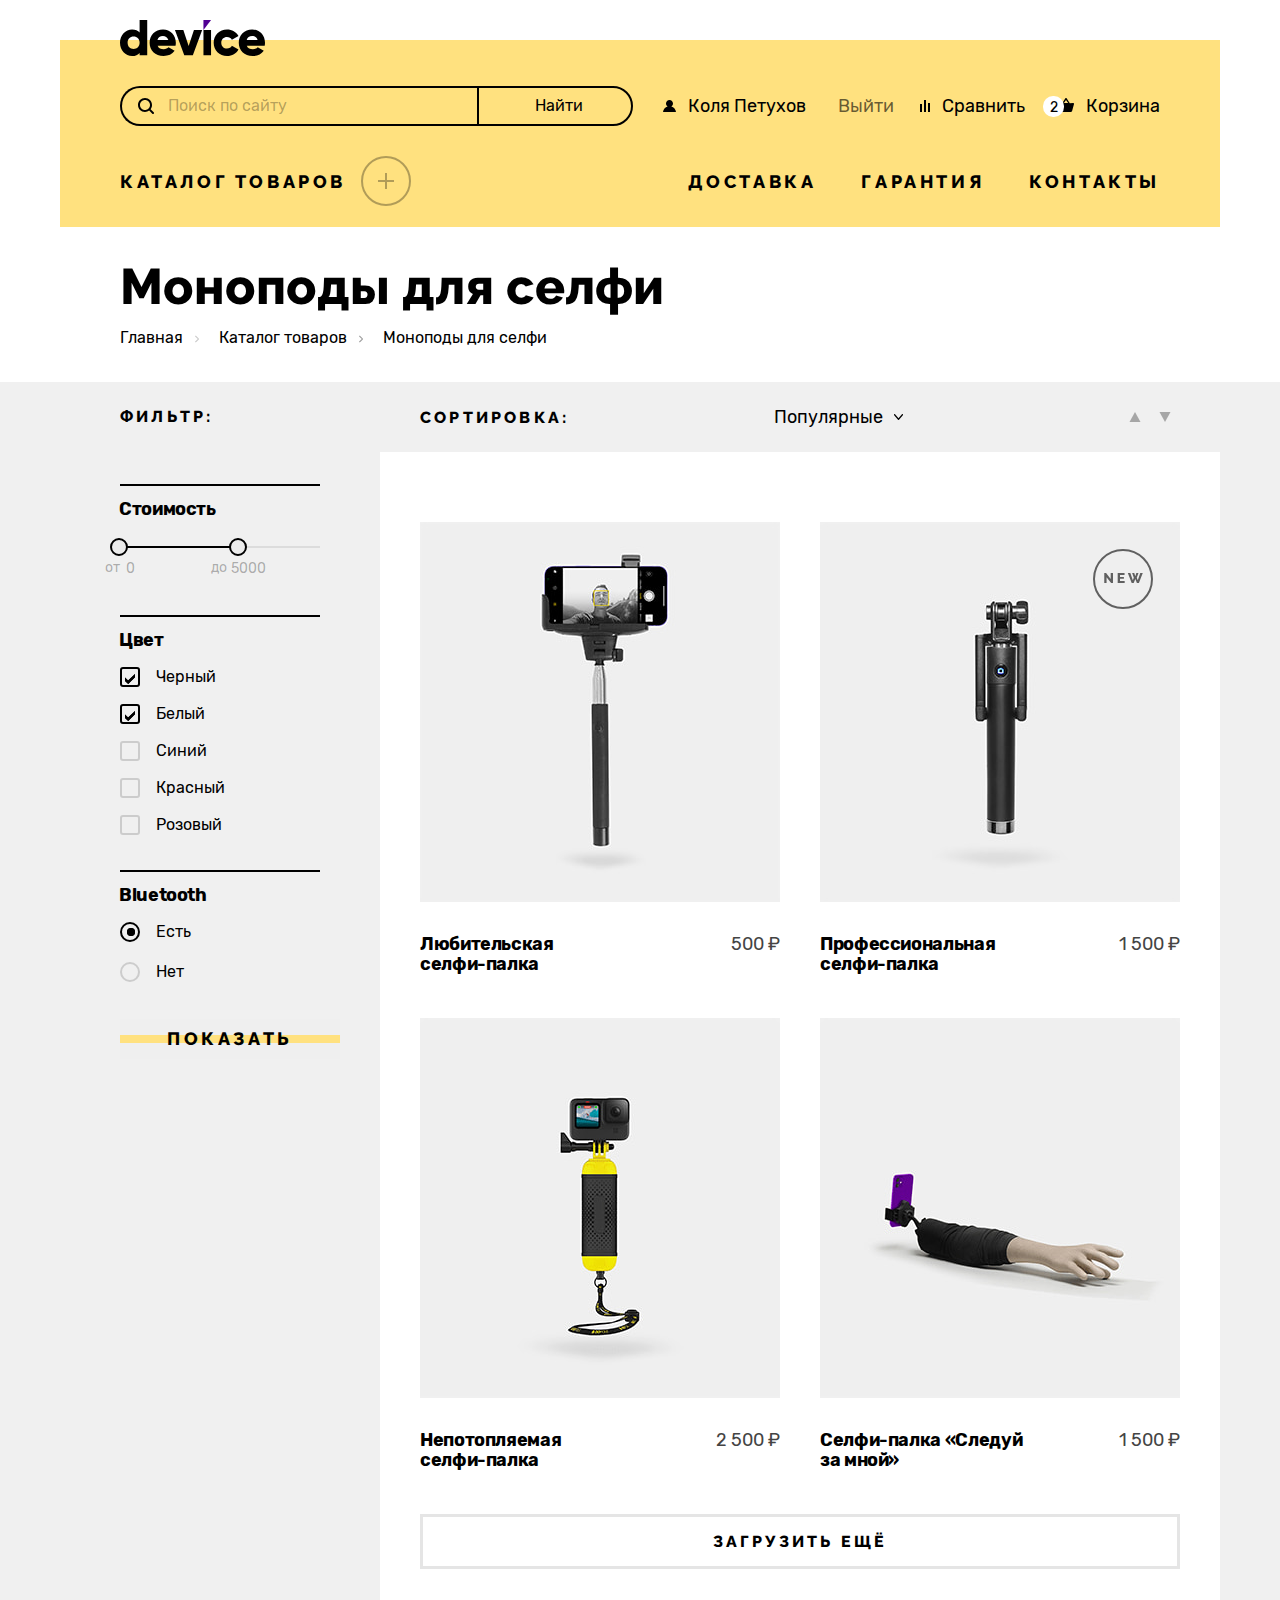
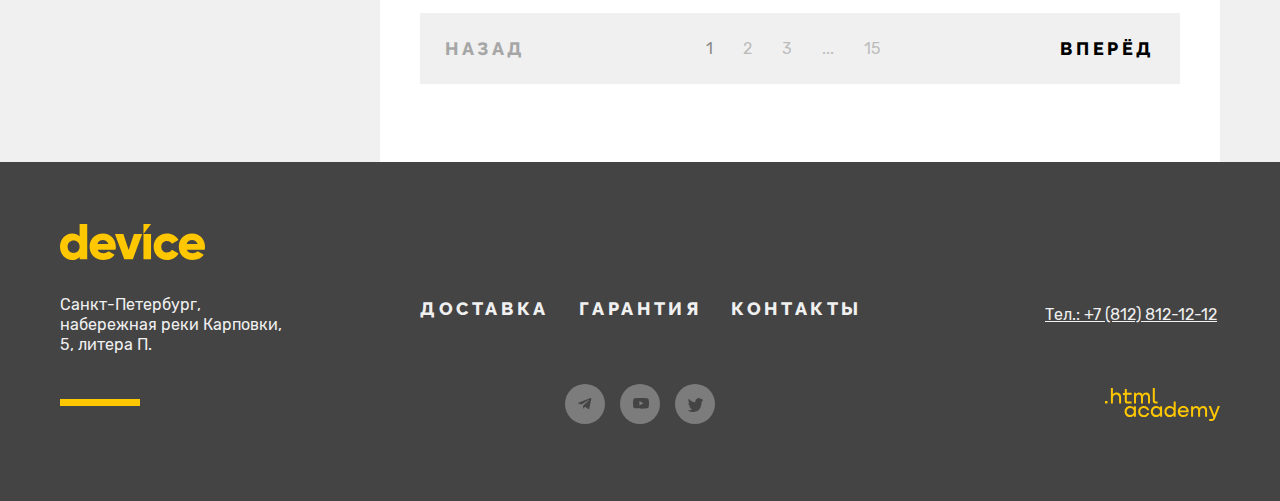
==== commit eb434feb: "Проект3" ====
--- a/catalog.html
+++ b/catalog.html
@@ -92,10 +92,8 @@
         <nav class="navigation">
           <ul class="navigation-list">
             <li class="navigation-list-item item-left">
-              <a class="navigation-list-link " href="catalog.html">Каталог товаров <span class="catalog-icon-wrapper">
-                  <svg class="catalog-list-icon" aria-hidden="true" focusable="false" xmlns="http://www.w3.org/2000/svg"
-                    width="16" height="16" viewBox="0 0 16 16" fill="currentColor">
-                    <path d="M16 7H9V0H7v7H0v2h7v7h2V9h7V7Z" /></svg></span>
+              <a class="navigation-list-link catalog-link" href="catalog.html">Каталог товаров <span
+                  class="catalog-icon-wrapper"></span>
               </a>
               <ul class="header-subcatalog">
                 <li class="subcatalog-item"><a href="#" class="subcatalog-link">Виртуальная реальность</a>
--- a/styles/styles.css
+++ b/styles/styles.css
@@ -37,6 +37,7 @@
   margin-top: 40px;
   display: flex;
   flex-direction: column;
+  min-width: 1160px;
   min-height: 100%;
   font-family: "Rubik", sans-serif;
   font-size: 18px;
@@ -383,11 +384,11 @@
 }
 
 .navigation-list-link:hover {
-  opacity: 0.8;
+  color: rgba(0, 0, 0, 0.6);
 }
 
 .navigation-list-link:active {
-  opacity: 0.3;
+  color: rgba(0, 0, 0, 0.3);
 }
 
 .navigation-list-link:focus {
@@ -405,50 +406,48 @@
   }
 }
 
-
-
+.item-left {
+  margin-right: auto;
+  padding: 0;
+}
 
 .catalog-icon-wrapper {
   display: block;
   position: absolute;
+  right: 0;
+  top: 0;
   width: 46px;
   height: 46px;
-  top: 0;
-  bottom: 0;
-  right: -65px;
-  margin: auto;
   border-radius: 50%;
-  border: 2px solid rgba(0, 0, 0, 0.3);
+  border: 2px solid #000000;
   z-index: 3;
-}
-
-
-.catalog-list-icon {
-  fill: rgba(0, 0, 0, 0.3);
-  position: absolute;
-  top: 0;
-  bottom: 0;
-  left: 0;
-  right: 0;
-  margin: auto;
-}
-
-.navigation-list-link:hover span {
-  border: 2px solid rgba(0, 0, 0, 1);
-  fill: #000000;
-}
-
-.navigation-list-link:hover .catalog-icon-wrapper svg {
-  fill: #000000;
-}
-
-.item-left {
-  margin-right: auto;
-}
+  background-image: url("../images/header-navigation/plus-1.svg");
+  background-repeat:no-repeat;
+  background-position: 15px center;
+  opacity: 0.3;
+}
+
+.catalog-icon-wrapper:hover {
+  opacity: 1;
+}
+
+
 
 .item-left:focus-within  .header-subcatalog{
   visibility: visible;
 }
+
+.item-left:focus-within  .catalog-icon-wrapper{
+  background-image: url("../images/header-navigation/header-minus.svg");
+  background-repeat:no-repeat;
+  background-position: 15px center;
+}
+
+.catalog-link {
+  padding: 15px 65px 15px 0;
+  z-index: 3;
+}
+
 
 .header-subcatalog{
   margin: 0;
@@ -480,11 +479,32 @@
   text-decoration: none;
 }
 
+.subcatalog-link:hover {
+  color: rgba(0, 0, 0, 0.6);
+}
+
+.subcatalog-link:active {
+  color: rgba(0, 0, 0, 0.3);
+}
+
+.subcatalog-link:focus {
+  outline: 2px solid #AF4FFF;
+}
+
+@supports selector(:focus-visible) {
+
+  .subcatalog-link:focus {
+    outline: none;
+  }
+
+  .subcatalog-link:focus-visible {
+    outline: 2px solid #AF4FFF;
+  }
+}
+
 .subcatalog-item-position {
   grid-column: 1/ 2;
 }
-
-
 
 .main-container {
   flex-grow: 1;
@@ -497,9 +517,9 @@
 
 
 .main-page-promo-slider {
-
   margin-top: -151px;
   margin-bottom: 70px;
+  position: relative;
 }
 
 .slider-container {
@@ -666,9 +686,12 @@
   display: flex;
   flex-wrap: wrap;
   margin: 0 auto;
-  margin-top: -28px;
+  position: absolute;
   padding: 0;
   list-style-type: none;
+  bottom: 0;
+  right: 50%;
+  transform: translateX(38px);
 }
 
 .slider-pagination-item {
@@ -743,7 +766,7 @@
 .main-page-popular-categories {
   max-width: 1160px;
   margin: 0 auto;
-  margin-bottom: 80px;
+  margin-bottom: 83px;
 }
 
 .popular-categories-list {
@@ -837,8 +860,11 @@
 
 .servises-container {
   display: flex;
-  max-width: 1160px;
+  max-width: 1097px;
   margin: 0 auto;
+  position: relative;
+  padding-right: 63px;
+  padding-bottom: 72px;
 }
 
 .guarantee-servise {
@@ -858,6 +884,7 @@
   list-style-type: none;
   width: 280px;
   border-right: 7px solid #000000;
+  position: absolute;
 }
 
 .buttons-wrapper-item {
@@ -916,6 +943,7 @@
 .services-description-list {
   margin: 0;
   margin-top:72px;
+  margin-left: auto;
   padding: 0;
   width: 694px;
   box-sizing: border-box;
@@ -1220,7 +1248,7 @@
   font-weight: 400;
   font-size: 18px;
   line-height: 30px;
-  color: #000000;
+  color: #444444;
   width: 557px;
   padding-top: 11px;
   padding-left: 16px;
@@ -1553,7 +1581,8 @@
 
 .htmlacademy-link {
   display: block;
-  text-align: right;
+  width: 115px;
+  margin-left: auto;
 }
 
 .htmlacademy-link-icon {
@@ -1674,7 +1703,7 @@
   margin-bottom: 12px;
 }
 
-.name-fild-description {
+.fild-description {
   font-family: "Rubik", sans-serif;
   font-size: 14px;
   line-height: 20px;
@@ -1702,13 +1731,69 @@
 }
 
 
+.delivery-form-field:hover {
+  background-color: #DCDCDC;
+}
+
+
+
+ .delivery-form-field:focus {
+  outline: 2px solid #AF4FFF;
+}
+
+@supports selector(:focus-visible) {
+
+  .delivery-form-field:focus {
+    outline: none;
+  }
+
+  .delivery-form-field:focus-visible {
+    outline: 2px solid #AF4FFF;
+  }
+}
+
+
+.delivery-form-field:disabled {
+   opacity: 0.3;
+ }
+
+
+ .invalid {
+  outline: 2px solid #FF3D3D;
+ }
+
+
 .products-quantity-input {
+  font-family: "Rubik", sans-serif;
+  font-weight: 400;
+  font-size: 16px;
+  line-height: 20px;
+  color: #000000;
+  border: none;
+  background-color: #F0F0F0;
   width: 180px;
   height: 60px;
   padding: 0;
-  position: relative;
   text-align: center;
-}
+  align-self:center;
+}
+
+
+.products-quantity-input:focus {
+  outline: 2px solid #AF4FFF;
+}
+
+@supports selector(:focus-visible) {
+
+  .products-quantity-input:focus {
+    outline: none;
+  }
+
+  .products-quantity-input:focus-visible {
+    outline: 2px solid #AF4FFF;
+  }
+}
+
 
 .products-quantity-input::-webkit-outer-spin-button,
 .products-quantity-input::-webkit-inner-spin-button {
@@ -1723,6 +1808,7 @@
   position: absolute;
   bottom: 0;
   cursor: pointer;
+  z-index: 2;
 }
 
 .modal-button-icon {
@@ -1732,11 +1818,12 @@
   right: 0;
   left: 0;
   margin: auto;
+
 }
 
 .minus-icon {
   fill: #000000;
-  z-index: 1;
+  z-index: 3;
 }
 
 .products-quantity-button:hover svg {
@@ -1773,7 +1860,6 @@
   display: flex;
   flex-direction: column;
   margin: 0;
-  position: relative;
 }
 
 
@@ -1812,7 +1898,7 @@
   box-sizing: border-box;
 }
 
-.invalid {
+.invalid-description {
   font-family: "Rubik", sans-serif;
   font-size: 14px;
   line-height: 20px;
@@ -1825,18 +1911,71 @@
 }
 
 .products-quantity-group {
-  flex-direction: row;
-  flex-wrap: wrap;
   grid-column: 3/ -1;
   grid-row: 2/ 3;
   position: relative;
 }
 
-.modal-info-icon {
-  position: absolute;
-  top: -2px;
-  right: -35px;
-}
+.tooltip {
+  position: absolute;
+  z-index: 3;
+  right: 33px;
+  top: -12px;
+}
+
+.tooltip-toggle {
+  width: 26px;
+  height: 26px;
+  border-radius: 50%;
+  border: none;
+  background-color: #FFE17F;
+  position: relative;
+  z-index: 4;
+  right: 0;
+}
+
+.tooltip-icon {
+  position: absolute;
+  top: 0;
+  bottom: 0;
+  left: 0;
+  right: 0;
+  margin: auto;
+}
+
+
+.tooltip-text {
+  width: 164px;
+  padding: 19px 17px 21px 19px;
+  background: #000000;
+  box-shadow: 0 10px 0 rgba(0, 0, 0, 0.1);
+  font-weight: 400;
+  font-size: 16px;
+  line-height: 20px;
+  color: #FFFFFF;
+  position: absolute;
+  left: -148px;
+  top: 42px;
+  display: none;
+}
+
+.tooltip-text::before {
+  content: url("../images/basket-popover-decoration.svg");
+  position: absolute;
+  top: -15px;
+  right: 32px;
+}
+
+.tooltip-toggle:hover + .tooltip-text,
+.tooltip-toggle:focus + .tooltip-text {
+  display: block;
+}
+
+.tooltip-toggle:focus {
+  outline: none
+}
+
+
 
 
 .send-data {
@@ -2077,9 +2216,7 @@
   border: 2px solid #000000;
 }
 
-.control-input[type="checkbox"]:checked + .control-mark {
-
-}
+
 
 .control-input[type="checkbox"]:focus  + .control-mark{
   outline: 2px solid #AF4FFF;
@@ -2137,10 +2274,13 @@
   opacity: 0.3;
 }
 
-.control:disabled {
+.control-input:disabled {
   opacity: 0.1;
 }
 
+.control-input:disabled ~ span {
+  opacity: 0.1;
+}
 
 .control-input[type="radio"]:focus  + .control-mark-bluetooth{
   outline: 2px solid #AF4FFF;
@@ -2716,8 +2856,6 @@
 }
 
 
-
-
 .popover::before {
   content: url("../images/basket-popover-decoration.svg");
   position: absolute;
@@ -2747,6 +2885,8 @@
 .basket-product-link {
   color: #FFFFFF;
   text-decoration: none;
+  display: block;
+  max-width: 260px;
 }
 
 .basket-popover-link{
@@ -2763,6 +2903,7 @@
   color: #000000;
   width: 280px;
   margin-left: 20px;
+  margin-bottom: 20px;
   padding: 14px 0;
   text-decoration: none;
 }
@@ -2809,6 +2950,7 @@
   font-weight: 400;
   font-size: 16px;
   line-height: 20px;
+  max-width: 200px;
 }
 
 .basket-product-link:hover {
@@ -2833,6 +2975,48 @@
   .basket-product-link:focus-visible {
     outline: 2px solid #AF4FFF;
     outline-offset: 2px;
+  }
+}
+
+.product-delete-button {
+  width: 14px;
+  height: 14px;
+  margin-left: auto;
+  border: none;
+  background-color: transparent;
+  position: relative;
+}
+
+.delete-button-icon {
+  fill: #FFFFFF;
+  position: absolute;
+  top: 0;
+  bottom: 0;
+  right: 0;
+  left: 0;
+  margin: auto;
+}
+
+.product-delete-button:hover {
+  opacity: 0.6;
+}
+
+.product-delete-button:active {
+  opacity: 0.3;
+}
+
+.product-delete-button:focus {
+  outline: 2px solid #AF4FFF;
+}
+
+@supports selector(:focus-visible) {
+
+  .product-delete-button:focus {
+    outline: none;
+  }
+
+  .product-delete-button:focus-visible {
+    outline: 2px solid #AF4FFF;
   }
 }
 
